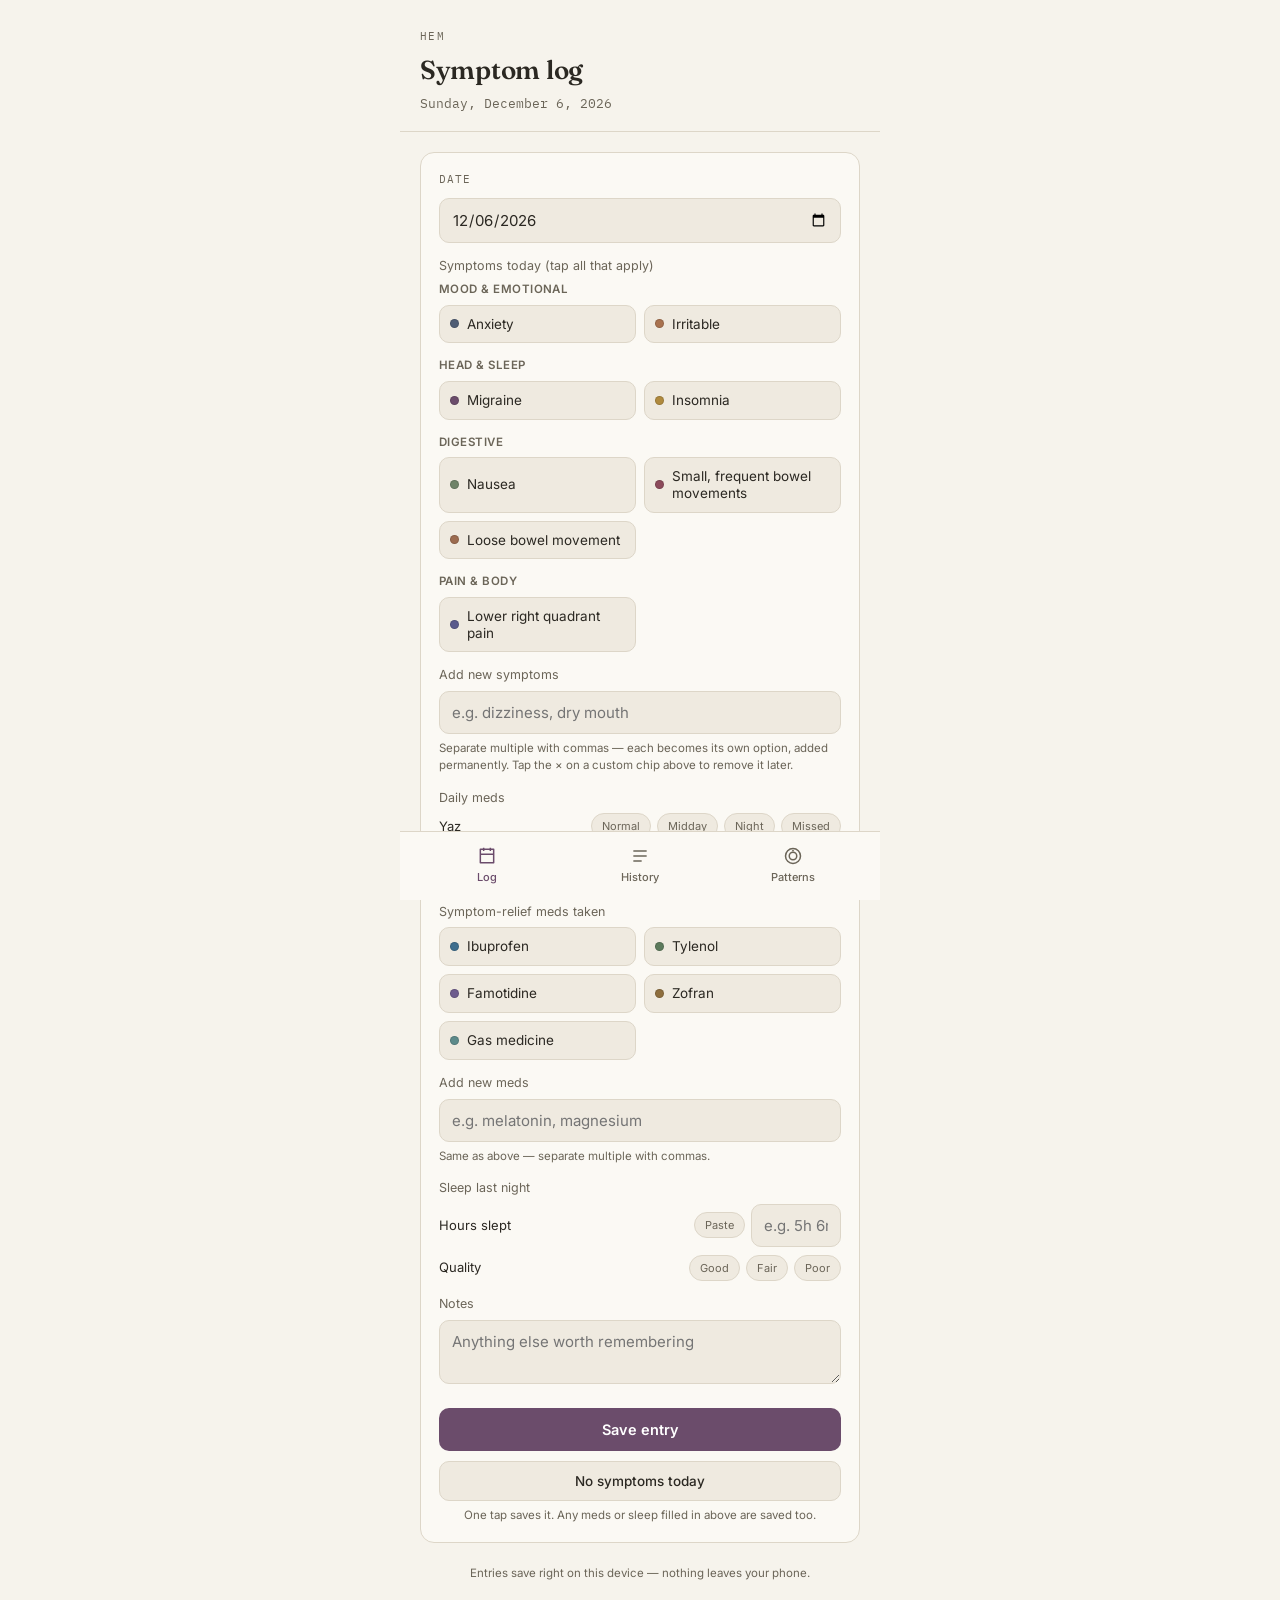
==== index.html @ 4e9ee6ed "Doctor report: collapse <10% symptoms, drop non-symptom entries, capitalize labels Co-Authored-By: C" ====
<!DOCTYPE html>
<html lang="en">
<head>
<meta charset="UTF-8">
<meta name="viewport" content="width=device-width, initial-scale=1, viewport-fit=cover">
<meta name="apple-mobile-web-app-capable" content="yes">
<meta name="apple-mobile-web-app-status-bar-style" content="black-translucent">
<meta name="theme-color" content="#F6F3EC">
<link rel="apple-touch-icon" href="hem-icon.png">
<link rel="icon" href="hem-icon.png">
<title>Hem — symptom log</title>
<link rel="preconnect" href="https://fonts.googleapis.com">
<link rel="preconnect" href="https://fonts.gstatic.com" crossorigin>
<link href="https://fonts.googleapis.com/css2?family=Fraunces:opsz,wght@9..144,400;9..144,500;9..144,600&family=Inter:wght@400;500;600&family=IBM+Plex+Mono:wght@400;500&display=swap" rel="stylesheet">
<style>
  :root{
    --bg:#F6F3EC;
    --bg-alt:#EFEAE0;
    --card:#FBF9F4;
    --ink:#2B2822;
    --ink-soft:#6B6558;
    --line:#DDD6C8;
    --plum:#6B4C6B;
    --plum-dark:#5A3E5A;
    --sage:#6F8368;
    --radius:14px;
  }
  *{box-sizing:border-box;-webkit-tap-highlight-color:transparent;}
  html,body{margin:0;padding:0;background:var(--bg);color:var(--ink);}
  body{
    font-family:'Inter',-apple-system,BlinkMacSystemFont,sans-serif;
    font-size:15px;
    line-height:1.5;
    -webkit-font-smoothing:antialiased;
  }
  h1,h2,h3{font-family:'Fraunces',Georgia,serif;font-weight:600;margin:0;letter-spacing:-0.01em;}
  .mono{font-family:'IBM Plex Mono',ui-monospace,monospace;}
  #shell{
    max-width:480px;
    margin:0 auto;
    min-height:100vh;
    background:var(--bg);
    display:flex;
    flex-direction:column;
    position:relative;
  }
  header{
    padding:28px 20px 18px;
    border-bottom:1px solid var(--line);
  }
  header .eyebrow{
    font-family:'IBM Plex Mono',monospace;
    font-size:11px;
    letter-spacing:0.12em;
    text-transform:uppercase;
    color:var(--ink-soft);
    margin-bottom:6px;
  }
  header h1{font-size:26px;}
  header .today{
    margin-top:4px;
    font-size:13px;
    color:var(--ink-soft);
  }
  main{
    flex:1;
    padding:20px 20px 100px;
  }
  .card{
    background:var(--card);
    border:1px solid var(--line);
    border-radius:var(--radius);
    padding:18px;
    margin-bottom:16px;
  }
  .section-label{
    font-family:'IBM Plex Mono',monospace;
    font-size:11px;
    letter-spacing:0.1em;
    text-transform:uppercase;
    color:var(--ink-soft);
    margin-bottom:10px;
    display:block;
  }
  .tip-block{border-top:1px solid var(--line);padding:10px 0;}
  .tip-block:first-of-type{border-top:none;}
  .tip-block summary{display:flex;align-items:center;gap:8px;cursor:pointer;list-style:none;font-size:14px;}
  .tip-block summary::-webkit-details-marker{display:none;}
  .tip-block summary::after{content:'+';margin-left:auto;color:var(--ink-soft);font-size:16px;}
  .tip-block[open] summary::after{content:'\2212';}
  .tip-block .dot{width:9px;height:9px;border-radius:50%;flex:none;}
  .tip-title{font-weight:600;color:var(--ink);}
  .tip-count{font-family:'IBM Plex Mono',monospace;font-size:11px;color:var(--ink-soft);}
  .tip-personal{font-size:12.5px;color:var(--ink-soft);margin:8px 0 6px;line-height:1.5;}
  .tip-list{margin:0;padding-left:18px;font-size:13.5px;line-height:1.6;color:var(--ink);}
  .tip-doc{font-size:12px;color:var(--ink);margin:8px 0 0;padding:8px 10px;border-radius:8px;background:var(--line);line-height:1.5;}
  .banner{
    font-size:12px;
    color:#8C4A5B;
    background:#F3E7E4;
    border:1px solid #E2C9C4;
    border-radius:10px;
    padding:9px 12px;
    margin-bottom:16px;
  }
  .banner.nudge{
    color:var(--plum);
    background:#EFE7EC;
    border-color:#DCC9D6;
  }
  .link-btn{
    background:none;
    border:none;
    color:var(--plum);
    text-decoration:underline;
    font-size:12px;
    cursor:pointer;
    font-family:inherit;
    padding:0;
    display:block;
  }
  input[type="date"], input[type="number"], input[type="text"], textarea{
    width:100%;
    max-width:100%;
    min-width:0;
    box-sizing:border-box;
    font-family:'Inter',sans-serif;
    font-size:15px;
    color:var(--ink);
    background:var(--bg-alt);
    border:1px solid var(--line);
    border-radius:10px;
    padding:11px 12px;
    outline:none;
  }
  input[type="date"]{
    appearance:none;
    -webkit-appearance:none;
  }
  input:focus, textarea:focus{
    border-color:var(--plum);
  }
  textarea{resize:vertical;min-height:64px;font-family:inherit;}
  .symptom-grid{
    display:grid;
    grid-template-columns:1fr 1fr;
    gap:8px;
  }
  .symptom-category{
    margin-bottom:14px;
  }
  .symptom-category:last-child{
    margin-bottom:0;
  }
  .symptom-category-label{
    font-size:11.5px;
    font-weight:600;
    text-transform:uppercase;
    letter-spacing:0.04em;
    color:var(--ink-soft);
    margin-bottom:6px;
  }
  .timing-table{
    display:flex;
    flex-direction:column;
    gap:14px;
  }
  .timing-row-label{
    display:flex;
    align-items:center;
    gap:8px;
    font-size:13.5px;
    font-weight:600;
    color:var(--ink);
    margin-bottom:6px;
  }
  .timing-occs{
    display:flex;
    flex-wrap:wrap;
    gap:6px;
  }
  .timing-chip{
    display:flex;
    align-items:center;
    gap:4px;
    background:var(--bg-alt);
    border:1px solid var(--line);
    border-radius:8px;
    padding:4px 8px;
    font-size:12px;
    color:var(--ink);
  }
  .timing-chip-month{
    color:var(--ink-soft);
    font-size:11px;
  }
  .history-filter-row{
    display:flex;
    align-items:center;
    gap:10px;
    margin-top:8px;
    flex-wrap:wrap;
  }
  .history-filter-row select{
    flex:1 1 auto;
    min-width:0;
    padding:6px 8px;
    font-size:12.5px;
    border:1px solid var(--line);
    border-radius:8px;
    background:var(--bg-alt);
    color:var(--ink);
  }
  .history-filter-row .link-btn{
    white-space:nowrap;
    font-size:12px;
  }
  .timing-group-label{
    font-size:11.5px;
    font-weight:600;
    text-transform:uppercase;
    letter-spacing:0.04em;
    color:var(--ink-soft);
    margin:14px 0 8px;
  }
  .timing-group-label:first-child{
    margin-top:0;
  }
  .symptom-toggle{
    display:flex;
    align-items:center;
    gap:8px;
    padding:10px 10px;
    border:1px solid var(--line);
    border-radius:10px;
    background:var(--bg-alt);
    cursor:pointer;
    user-select:none;
    font-size:13.5px;
    line-height:1.25;
    position:relative;
  }
  .chip-remove{
    margin-left:auto;
    padding-left:6px;
    font-size:15px;
    line-height:1;
    color:var(--ink-soft);
  }
  .symptom-toggle.active .chip-remove{color:rgba(255,255,255,0.7);}
  .symptom-toggle .dot{
    width:9px;height:9px;border-radius:50%;flex:none;
    border:1px solid rgba(0,0,0,0.15);
  }
  .symptom-toggle.active{
    background:var(--ink);
    color:#fff;
    border-color:var(--ink);
  }
  .symptom-toggle.active .dot{border-color:rgba(255,255,255,0.5);}
  label.field-label{
    display:block;
    font-size:12.5px;
    color:var(--ink-soft);
    margin:14px 0 6px;
  }
  .hint{font-size:11.5px;color:var(--ink-soft);margin-top:6px;}
  button.primary{
    width:100%;
    margin-top:18px;
    padding:13px;
    border:none;
    border-radius:10px;
    background:var(--plum);
    color:#fff;
    font-family:'Inter',sans-serif;
    font-weight:600;
    font-size:14.5px;
    cursor:pointer;
    transition:background 0.15s ease;
  }
  button.primary:active{background:var(--plum-dark);}
  button.primary.saved{background:var(--sage);}
  .doctor-range{width:100%;padding:10px;font-size:14px;border:1px solid var(--line);border-radius:10px;background:var(--bg-alt);color:var(--ink);font-family:'Inter',sans-serif;}
  button.primary.doctor-btn{margin-top:10px;}
  .doctor-field-label{display:block;font-size:12.5px;font-weight:500;color:var(--ink);margin:0 0 4px;}
  .doctor-reason{width:100%;padding:10px;font-size:14px;border:1px solid var(--line);border-radius:10px;background:var(--bg-alt);color:var(--ink);font-family:'Inter',sans-serif;resize:vertical;margin-bottom:8px;}
  .doctor-check{display:flex;gap:8px;align-items:flex-start;font-size:13px;color:var(--ink);margin-top:10px;}
  .doctor-check input{margin-top:3px;accent-color:var(--plum);}
  button.primary.doctor-btn:disabled{opacity:0.6;}
  .secondary-btn{
    display:block;
    width:100%;
    margin-bottom:8px;
    padding:11px;
    border:1px solid var(--line);
    border-radius:10px;
    background:var(--bg-alt);
    color:var(--ink);
    font-family:'Inter',sans-serif;
    font-weight:500;
    font-size:13.5px;
    cursor:pointer;
  }
  .secondary-btn:last-of-type{margin-bottom:0;}
  .secondary-btn:active{background:var(--line);}
  .secondary-btn.mt{margin-top:10px;}
  .severity-list{
    display:flex;
    flex-direction:column;
    gap:8px;
    margin-bottom:4px;
  }
  .severity-row{
    display:flex;
    align-items:center;
    justify-content:space-between;
    gap:8px;
    flex-wrap:wrap;
  }
  .severity-row-label{font-size:13px;color:var(--ink);flex:1;min-width:0;}
  .severity-btns{display:flex;gap:6px;flex:none;}
  .sev-btn{
    border:1px solid var(--line);
    background:var(--bg-alt);
    color:var(--ink-soft);
    border-radius:20px;
    padding:5px 10px;
    font-size:11px;
    font-family:'Inter',sans-serif;
    text-transform:capitalize;
    cursor:pointer;
  }
  .sev-btn.active{
    background:var(--plum);
    border-color:var(--plum);
    color:#fff;
  }
  .sev-btn.missed.active{background:#8C4A5B;border-color:#8C4A5B;}
  .sev-btn.sage.active{background:var(--sage);border-color:var(--sage);}
  .loc-block{display:flex;flex-direction:column;gap:6px;padding:6px 0 2px 10px;border-left:2px solid var(--line);margin-left:2px;}
  .loc-btns{display:flex;flex-wrap:wrap;gap:6px;}
  .loc-btns .sev-btn{text-transform:none;}
  .sleep-hours{width:90px !important;flex:none;text-align:center;}
  .time-input{width:130px !important;flex:none;}
  .no-sym-toggle{margin-bottom:10px;}
  .no-sym-toggle.active{background:var(--sage);border-color:var(--sage);}
  .entry-meta{font-size:12px;color:var(--ink-soft);margin-top:6px;line-height:1.5;}
  .entry-meta b{font-weight:600;color:var(--ink);}
  details.add-daily{margin-top:8px;}
  details.add-daily summary{font-size:12px;color:var(--ink-soft);cursor:pointer;}
  details.add-daily input{margin-top:6px;}
  .sev-dot{
    font-size:7px;
    letter-spacing:-1px;
    opacity:0.9;
  }
  .empty-state{
    text-align:center;
    padding:36px 16px;
    color:var(--ink-soft);
  }
  .empty-state h3{font-size:17px;color:var(--ink);margin-bottom:6px;}
  .empty-state p{font-size:13.5px;margin:0;}
  .month-header{
    font-family:'IBM Plex Mono',monospace;
    font-size:11px;
    letter-spacing:0.1em;
    text-transform:uppercase;
    color:var(--ink-soft);
    margin:20px 0 8px;
  }
  .month-header:first-child{margin-top:0;}
  .entry-row{
    background:var(--card);
    border:1px solid var(--line);
    border-radius:var(--radius);
    padding:14px 16px;
    margin-bottom:10px;
  }
  .entry-row .top{
    display:flex;
    justify-content:space-between;
    align-items:baseline;
    margin-bottom:8px;
  }
  .entry-row .date{font-weight:600;font-size:15px;}
  .entry-row .weekday{font-size:11.5px;color:var(--ink-soft);margin-left:6px;font-weight:400;}
  .entry-row .cycle-day{
    font-size:10.5px;
    color:var(--plum);
    background:var(--bg-alt);
    border-radius:20px;
    padding:2px 8px;
    margin-left:8px;
    font-family:'IBM Plex Mono',monospace;
  }
  .entry-row .del{
    background:none;border:none;color:var(--ink-soft);
    font-size:12px;cursor:pointer;padding:4px 2px;
    font-family:'IBM Plex Mono',monospace;
    margin-left:10px;
  }
  .entry-row .del:first-of-type{margin-left:0;}
  .entry-row .del:active{color:#8C4A5B;}
  .tags{display:flex;flex-wrap:wrap;gap:6px;margin-bottom:6px;}
  .tag{
    font-size:11.5px;
    padding:3px 9px;
    border-radius:20px;
    color:#fff;
    font-weight:500;
  }
  .entry-row .notes{font-size:13px;color:var(--ink-soft);margin-top:4px;}
  .wheel-wrap{display:flex;justify-content:center;margin:6px 0 4px;}
  .legend{
    display:flex;
    flex-direction:column;
    gap:7px;
    margin-top:16px;
  }
  .legend-row{
    display:flex;
    align-items:center;
    gap:9px;
    font-size:13px;
  }
  .legend-row .dot{width:9px;height:9px;border-radius:50%;flex:none;}
  .legend-row .count{margin-left:auto;color:var(--ink-soft);font-family:'IBM Plex Mono',monospace;font-size:12px;}
  .cycle-input-row{
    display:flex;
    align-items:center;
    gap:10px;
    margin-bottom:16px;
  }
  .cycle-input-row input{width:72px;flex:none;}
  .cycle-input-row span{font-size:13px;color:var(--ink-soft);}
  nav.tabbar{
    position:fixed;
    bottom:0;left:0;right:0;
    max-width:480px;
    margin:0 auto;
    background:var(--card);
    border-top:1px solid var(--line);
    display:flex;
    padding:8px 10px calc(10px + env(safe-area-inset-bottom));
  }
  nav.tabbar button{
    flex:1;
    background:none;
    border:none;
    display:flex;
    flex-direction:column;
    align-items:center;
    gap:4px;
    padding:6px 4px;
    cursor:pointer;
    color:var(--ink-soft);
    font-family:'Inter',sans-serif;
    font-size:11px;
    font-weight:500;
  }
  nav.tabbar button.active{color:var(--plum);}
  nav.tabbar svg{width:20px;height:20px;}
  .footer-note{
    text-align:center;
    font-size:11.5px;
    color:var(--ink-soft);
    margin-top:22px;
  }
  .footer-note button{
    background:none;border:none;color:var(--ink-soft);
    text-decoration:underline;font-size:11.5px;cursor:pointer;
    font-family:inherit;padding:0;
  }
</style>
</head>
<body>
<div id="shell">
  <header>
    <div class="eyebrow">Hem</div>
    <h1>Symptom log</h1>
    <div class="today mono" id="today-label"></div>
  </header>
  <main id="main"></main>
  <nav class="tabbar">
    <button data-view="log" id="tab-log">
      <svg viewBox="0 0 24 24" fill="none" stroke="currentColor" stroke-width="1.8"><path d="M4 4h16v16H4z" stroke-linejoin="round"/><path d="M8 2v4M16 2v4M4 10h16"/></svg>
      Log
    </button>
    <button data-view="history" id="tab-history">
      <svg viewBox="0 0 24 24" fill="none" stroke="currentColor" stroke-width="1.8"><path d="M4 6h16M4 12h16M4 18h10"/></svg>
      History
    </button>
    <button data-view="patterns" id="tab-patterns">
      <svg viewBox="0 0 24 24" fill="none" stroke="currentColor" stroke-width="1.8"><circle cx="12" cy="12" r="9"/><circle cx="12" cy="12" r="4.5"/><circle cx="12" cy="5.5" r="1.1" fill="currentColor" stroke="none"/></svg>
      Patterns
    </button>
  </nav>
</div>

<script>
const BASE_SYMPTOMS = [
  {id:'nausea', label:'Nausea', color:'#6F8368'},
  {id:'migraine', label:'Migraine', color:'#6B4C6B'},
  {id:'anxiety', label:'Anxiety', color:'#4F5D75'},
  {id:'irritable', label:'Irritable', color:'#A9724F'},
  {id:'bowel-frequent', label:'Small, frequent bowel movements', color:'#8C4A5B'},
  {id:'bowel-loose', label:'Loose bowel movement', color:'#9C6B4F'},
  {id:'rlq-pain', label:'Lower right quadrant pain', color:'#5A5A8C'},
  {id:'insomnia', label:'Insomnia', color:'#B08A3E'},
];
const CUSTOM_PALETTE = ['#7C9A92','#8A8272','#4F7A6B','#7A5C6B','#5C7A9C','#9C8A4F','#6B4A5C','#5C8A5C','#8A5C4A','#4A6B8A'];
const BASE_MEDS = [
  {id:'ibuprofen', label:'Ibuprofen', color:'#3E6E8E'},
  {id:'tylenol', label:'Tylenol', color:'#5C7A5C'},
  {id:'famotidine', label:'Famotidine', color:'#6E5C8E'},
  {id:'zofran', label:'Zofran', color:'#8E6E3E'},
  {id:'gas-medicine', label:'Gas medicine', color:'#5C8A8A'},
];
const MEDS_CUSTOM_PALETTE = ['#4A6B8A','#6B4A8A','#8A6B4A','#4A8A6B','#8A4A6B','#6B8A4A','#4A4A8A','#8A8A4A'];
const STORAGE_KEY = 'loop-tracker-data';

// Groups symptoms into categories on the Log tab so the list is easier to
// scan. Each built-in symptom gets an explicit category; a symptom you add
// yourself is sorted in automatically by matching keywords in its label —
// no extra tapping required, and nothing is stored, so it stays in sync
// even if you rename how you think about it.
const SYMPTOM_CATEGORIES = ['Mood & emotional', 'Head & sleep', 'Digestive', 'Pain & body', 'Other'];
const CATEGORY_KEYWORDS = {
  'Mood & emotional': ['anxi','irritab','mood','cry','fight','angry','sad','stress','overwhelm','depress','argu'],
  'Head & sleep': ['migrain','headache','insomnia','sleep','tired','fatigue','dizzy','brain fog','brain','energy'],
  'Digestive': ['nausea','bowel','stomach','gas','bloat','reflux','constipat','diarrhea','vomit','gut','appetite'],
  'Pain & body': ['pain','ache','cramp','sore','tender','breast','groin','neck','back','joint','muscle','quadrant','headache']
};
const BASE_SYMPTOM_CATEGORY = {
  'nausea': 'Digestive',
  'migraine': 'Head & sleep',
  'anxiety': 'Mood & emotional',
  'irritable': 'Mood & emotional',
  'bowel-frequent': 'Digestive',
  'bowel-loose': 'Digestive',
  'rlq-pain': 'Pain & body',
  'insomnia': 'Head & sleep'
};
function categoryFor(symptom){
  if(BASE_SYMPTOM_CATEGORY[symptom.id]) return BASE_SYMPTOM_CATEGORY[symptom.id];
  const label = symptom.label.toLowerCase();
  for(const cat of SYMPTOM_CATEGORIES){
    const keywords = CATEGORY_KEYWORDS[cat];
    if(keywords && keywords.some(k => label.includes(k))) return cat;
  }
  return 'Other';
}

const SEVERITY_LEVELS = ['mild', 'moderate', 'severe'];
const SEVERITY_DOTS = {mild: '●', moderate: '●●', severe: '●●●'};

// Daily meds get a quick timing answer instead of a taken/not-taken chip.
// Left blank unless you tap one — blank never means taken or missed.
const BASE_DAILY_MEDS = [{id:'yaz', label:'Yaz'}];
const DAILY_TIMING = [
  {id:'normal', label:'Normal', long:'Normal (morning)'},
  {id:'midday', label:'Midday', long:'Midday'},
  {id:'night', label:'Night', long:'Night'},
  {id:'missed', label:'Missed', long:'Missed'}
];
const PAIN_LOCATIONS = [
  {id:'upper', label:'Upper abdomen'},
  {id:'lower', label:'Lower abdomen/pelvis'},
  {id:'left', label:'Left'},
  {id:'center', label:'Center'},
  {id:'right', label:'Right'}
];
const SLEEP_QUALITY = ['good', 'fair', 'poor'];

// Location choices only show for cramps / abdominal pain symptoms.
function needsPainLocation(s){
  return /cramp|abdom|stomach ?(pain|ache)|belly|pelvic pain/i.test(s.label);
}
// Only an explicit "No symptoms" tap counts as symptom-free. Older entries
// saved with the previous "clean day" button carry clean:true.
function isSymptomFree(e){
  return !!e && (e.noSymptoms === true || e.clean === true) && (e.symptoms||[]).length === 0;
}
function blankForm(){
  return { date: todayISO(), symptoms: new Set(), meds: new Set(), other: '', otherMeds: '', otherDailyMeds: '', notes: '', severity: {}, painLocation: {}, medTiming: {}, medTimes: {}, sleepHours: '', sleepQuality: '', noSymptoms: false };
}
// Accepts "5h 6m", "5 hrs 6 mins", "5:06", "306m", or plain hours "5.1".
// Returns decimal hours (2 places) or null.
function parseSleepHours(v){
  if(v === '' || v === null || v === undefined) return null;
  const t = String(v).trim().toLowerCase();
  if(!t) return null;
  let mins = null, m;
  if((m = t.match(/^(\d{1,2}):(\d{1,2})$/))) mins = (+m[1])*60 + (+m[2]);
  else if((m = t.match(/^(\d+)\s*(m|min|mins|minutes?)$/))) mins = +m[1];
  else if((m = t.match(/^(\d+(?:\.\d+)?)\s*(h|hr|hrs|hours?)?\s*(?:(\d+)\s*(m|min|mins|minutes?)?)?$/))){
    mins = parseFloat(m[1])*60 + (m[3] ? +m[3] : 0);
  }
  if(mins === null || isNaN(mins) || mins < 0 || mins > 24*60) return null;
  return Math.round(mins/60*100)/100;
}
function fmtSleep(hours){
  if(hours === null || hours === undefined || hours === '') return '';
  const total = Math.round(Number(hours)*60);
  const h = Math.floor(total/60), mm = total % 60;
  return mm ? `${h}h ${mm}m` : `${h}h`;
}
// Sleep handed over by the Apple Health shortcut in the link
// (?sleepmin=306). Prefills today's form only; never saves on its own.
// Reads sleep copied by the Apple Health shortcut (e.g. "5h 6m" or "306m").
async function pasteSleep(){
  let text = '';
  try{ text = await navigator.clipboard.readText(); }
  catch(e){ alert("Couldn't read the clipboard. Long-press the Hours box and tap Paste instead."); return; }
  const hours = parseSleepHours(text);
  if(hours === null){ alert(`Clipboard doesn't look like a sleep time: "${String(text).slice(0,30)}"`); return; }
  state.form.sleepHours = fmtSleep(hours);
  render();
}
function applySleepFromLink(){
  try{
    const params = new URLSearchParams(window.location.search);
    const raw = params.get('sleepmin');
    if(raw === null) return;
    const mins = parseInt(raw, 10);
    if(!isNaN(mins) && mins > 0 && mins <= 24*60){
      state.form.date = todayISO();
      state.form.sleepHours = fmtSleep(mins/60);
      state.sleepFromHealth = true;
    }
    params.delete('sleepmin');
    const q = params.toString();
    window.history.replaceState(null, '', window.location.pathname + (q ? '?' + q : '') + window.location.hash);
  }catch(e){ console.error(e); }
}
function fmtTime(hhmm){
  if(!hhmm) return '';
  const [h,m] = hhmm.split(':').map(Number);
  return new Date(2000,0,1,h,m).toLocaleTimeString(undefined, {hour:'numeric', minute:'2-digit'});
}
function timingLabel(val){
  const t = DAILY_TIMING.find(x => x.id === val);
  return t ? t.long : '';
}
function painLabels(ids){
  return PAIN_LOCATIONS.filter(l => (ids||[]).includes(l.id)).map(l => l.label);
}

let storageAvailable = true;
let state = {
  entries: [],
  cycleLength: 28,
  cycleAnchor: null, // manually-set "day 1" date; null = default to earliest entry
  customSymptoms: [],
  customMeds: [],
  customDailyMeds: [],
  loaded: false,
  view: 'log',
  historyFilter: '',
  historyMonth: '', // '' = all months, else 'YYYY-MM'
  historyDay: '', // '' = all days, else '1'-'31' (day of month)
  historySort: 'date', // 'date' or 'cycleDay'
  editing: null, // date string of the entry currently being edited, or null
  justSaved: false, // briefly true right after a successful save, to show a checkmark
  form: blankForm()
};

// The date cycle day 1 counts from — a manual override if set, otherwise
// the earliest logged entry. Shared by History's day badges and the
// Patterns wheel so they always agree.
function getAnchorDate(){
  if(state.cycleAnchor) return state.cycleAnchor;
  const logged = state.entries.filter(isLoggedEntry);
  if(logged.length === 0) return todayISO();
  const sorted = [...logged].sort((a,b) => a.date < b.date ? -1 : 1);
  return sorted[0].date;
}
function cycleDayFor(dateISO){
  const cycleLength = state.cycleLength;
  const anchor = getAnchorDate();
  const raw = daysBetween(anchor, dateISO) % cycleLength;
  return (((raw % cycleLength) + cycleLength) % cycleLength) + 1;
}

function allSymptoms(){
  return BASE_SYMPTOMS.concat(state.customSymptoms);
}
function allMeds(){
  return BASE_MEDS.concat(state.customMeds);
}
function allDailyMeds(){
  return BASE_DAILY_MEDS.concat(state.customDailyMeds);
}
// Relief-med chips, minus anything that's now tracked as a daily med (so a
// custom "Yaz" chip you may have added earlier doesn't show up twice; past
// entries that used it are left exactly as they were).
function reliefMedChoices(){
  const dailyIds = new Set(allDailyMeds().map(m => m.id));
  return allMeds().filter(m => !dailyIds.has(m.id));
}
function todayISO(){
  const d = new Date();
  const off = d.getTimezoneOffset();
  const local = new Date(d.getTime() - off*60000);
  return local.toISOString().slice(0,10);
}
function fmtDate(iso){
  const [y,m,d] = iso.split('-').map(Number);
  const dt = new Date(y, m-1, d);
  return dt.toLocaleDateString(undefined, {month:'short', day:'numeric', year:'numeric'});
}
function fmtWeekday(iso){
  const [y,m,d] = iso.split('-').map(Number);
  return new Date(y,m-1,d).toLocaleDateString(undefined, {weekday:'short'});
}
function fmtMonthShort(iso){
  const [y,m,d] = iso.split('-').map(Number);
  return new Date(y,m-1,d).toLocaleDateString(undefined, {month:'short'});
}
function fmtMonthHeader(iso){
  const [y,m] = iso.split('-').map(Number);
  return new Date(y,m-1,1).toLocaleDateString(undefined, {month:'long', year:'numeric'});
}
function daysBetween(aISO, bISO){
  const [ay,am,ad]=aISO.split('-').map(Number);
  const [by,bm,bd]=bISO.split('-').map(Number);
  const a = Date.UTC(ay,am-1,ad);
  const b = Date.UTC(by,bm-1,bd);
  return Math.round((b-a)/86400000);
}
function addDays(iso, n){
  const [y,m,d] = iso.split('-').map(Number);
  const dt = new Date(Date.UTC(y,m-1,d) + n*86400000);
  return dt.toISOString().slice(0,10);
}

// No real period to anchor to (e.g. continuous/extended-cycle birth control),
// so this looks for a repeating rhythm directly in symptom dates instead.
// For each candidate cycle length it measures how tightly symptom days
// cluster when wrapped onto that length (circular concentration, R close to
// 1 = tight cluster, close to 0 = scattered) and keeps the length that
// clusters best. It then finds where in that cycle symptoms tend to start
// (the densest run of days) and returns the most recent real calendar date
// matching that point, so it can be dropped straight into the cycle-length
// and day-1 fields.
function suggestCycleParams(){
  const dates = [...new Set(state.entries.filter(e => (e.symptoms||[]).length > 0).map(e => e.date))];
  if(dates.length < 8) return {needMoreData: true};
  const epoch = dates.reduce((min, d) => d < min ? d : min, dates[0]);
  const dayNums = dates.map(d => daysBetween(epoch, d));
  const span = Math.max(...dayNums) - Math.min(...dayNums) + 1;

  // Testing a candidate cycle length longer than the data actually spans
  // (well, spans twice over) gives a falsely tight-looking cluster just
  // because the points never get the chance to wrap around and land far
  // apart — so candidates are capped at half the logged span, and if that
  // doesn't leave room for a plausible cycle length, there just isn't
  // enough history yet to say anything reliable.
  const maxL = Math.min(45, Math.floor(span/2));
  if(maxL < 14) return {needMoreData: true};

  let best = null;
  for(let L = 14; L <= maxL; L++){
    let sumCos = 0, sumSin = 0;
    dayNums.forEach(d => {
      const angle = ((d % L) / L) * 2 * Math.PI;
      sumCos += Math.cos(angle);
      sumSin += Math.sin(angle);
    });
    const R = Math.sqrt(sumCos*sumCos + sumSin*sumSin) / dayNums.length;
    if(!best || R > best.R) best = {L, R};
  }

  const L = best.L;
  const counts = new Array(L).fill(0);
  dayNums.forEach(d => counts[((d % L) + L) % L]++);
  const w = Math.max(3, Math.round(L/6));
  let bestWindow = {start: 0, sum: -1};
  for(let s = 0; s < L; s++){
    let sum = 0;
    for(let k = 0; k < w; k++) sum += counts[(s+k) % L];
    if(sum > bestWindow.sum) bestWindow = {start: s, sum};
  }
  const leadDay = bestWindow.start;

  const totalOffsetToToday = daysBetween(epoch, todayISO());
  const k = Math.floor((totalOffsetToToday - leadDay) / L);
  const anchorOffset = leadDay + k*L;
  const anchorDate = addDays(epoch, anchorOffset);

  return {cycleLength: L, anchorDate, confidence: best.R, dataPoints: dayNums.length};
}
function slugify(str){
  return str.toLowerCase().trim().replace(/[^a-z0-9]+/g,'-').replace(/^-+|-+$/g,'');
}

// Uses the browser's own local storage — works entirely on your device,
// with no dependency on Claude's servers, so it's reliable once this page
// is loaded as a real published link in Safari (not previewed in Claude).
function loadData(){
  try{
    const raw = window.localStorage.getItem(STORAGE_KEY);
    if(raw){
      const parsed = JSON.parse(raw);
      state.entries = parsed.entries || [];
      state.cycleLength = parsed.cycleLength || 28;
      state.cycleAnchor = parsed.cycleAnchor || null;
      state.customSymptoms = parsed.customSymptoms || [];
      state.customMeds = parsed.customMeds || [];
      state.customDailyMeds = parsed.customDailyMeds || [];
    }
  }catch(e){
    storageAvailable = false;
    console.error('Storage unavailable:', e);
  }
  state.loaded = true;
  applySleepFromLink();
  render();
}

function saveData(){
  try{
    window.localStorage.setItem(STORAGE_KEY, JSON.stringify({
      entries: state.entries,
      cycleLength: state.cycleLength,
      cycleAnchor: state.cycleAnchor,
      customSymptoms: state.customSymptoms,
      customMeds: state.customMeds,
      customDailyMeds: state.customDailyMeds
    }));
    storageAvailable = true;
    return true;
  }catch(e){
    storageAvailable = false;
    console.error('Storage error:', e);
    return false;
  }
}

function setView(v){
  state.view = v;
  render();
}
function toggleSymptom(id){
  if(state.form.symptoms.has(id)){
    state.form.symptoms.delete(id);
    delete state.form.severity[id];
    delete state.form.painLocation[id];
  } else {
    state.form.symptoms.add(id);
    state.form.noSymptoms = false;
  }
  render();
}
function setSeverity(id, level){
  if(state.form.severity[id] === level) delete state.form.severity[id];
  else state.form.severity[id] = level;
  render();
}
function toggleMed(id){
  if(state.form.meds.has(id)){ state.form.meds.delete(id); delete state.form.medTimes[id]; }
  else state.form.meds.add(id);
  render();
}
function setMedTiming(id, val){
  if(state.form.medTiming[id] === val) delete state.form.medTiming[id];
  else state.form.medTiming[id] = val;
  render();
}
function togglePainLocation(id, loc){
  const cur = state.form.painLocation[id] || [];
  const next = cur.includes(loc) ? cur.filter(x => x !== loc) : cur.concat(loc);
  if(next.length) state.form.painLocation[id] = next;
  else delete state.form.painLocation[id];
  render();
}
function setSleepQuality(q){
  state.form.sleepQuality = state.form.sleepQuality === q ? '' : q;
  render();
}
function toggleNoSymptomsForm(){
  const f = state.form;
  f.noSymptoms = !f.noSymptoms;
  if(f.noSymptoms){ f.symptoms.clear(); f.severity = {}; f.painLocation = {}; f.other = ''; }
  render();
}
// Splits a comma-separated field so multiple typed items each become
// their own separate, reusable option in the given list.
function resolveOtherItems(text, allItemsFn, customArray, palette){
  const labels = text.split(',').map(s => s.trim()).filter(Boolean);
  const ids = [];
  for(const label of labels){
    let id = slugify(label);
    if(!id) continue;
    const existing = allItemsFn().find(s => s.id === id || s.label.toLowerCase() === label.toLowerCase());
    if(existing){
      ids.push(existing.id);
      continue;
    }
    const color = palette[customArray.length % palette.length];
    customArray.push({id, label, color});
    ids.push(id);
  }
  return ids;
}
function resolveOtherSymptoms(text){
  return resolveOtherItems(text, allSymptoms, state.customSymptoms, CUSTOM_PALETTE);
}
function resolveOtherMeds(text){
  return resolveOtherItems(text, allMeds, state.customMeds, MEDS_CUSTOM_PALETTE);
}
function resolveOtherDailyMeds(text){
  return resolveOtherItems(text, allDailyMeds, state.customDailyMeds, MEDS_CUSTOM_PALETTE);
}

async function removeCustomSymptom(id){
  if(!confirm('Remove this symptom option? It will also be cleared from any past entries.')) return;
  state.customSymptoms = state.customSymptoms.filter(s => s.id !== id);
  state.entries = state.entries.map(e => ({...e, symptoms: e.symptoms.filter(sid => sid !== id)}));
  await saveData();
  render();
}
// Removes the option only. Timing already logged on past days is kept.
async function removeCustomDailyMed(id){
  if(!confirm('Remove this daily med option? Timing already logged on past days is kept.')) return;
  state.customDailyMeds = state.customDailyMeds.filter(m => m.id !== id);
  await saveData();
  render();
}
async function removeCustomMed(id){
  if(!confirm('Remove this med option? It will also be cleared from any past entries.')) return;
  state.customMeds = state.customMeds.filter(s => s.id !== id);
  state.entries = state.entries.map(e => ({...e, meds: (e.meds||[]).filter(mid => mid !== id)}));
  await saveData();
  render();
}

function editEntry(date){
  const entry = state.entries.find(e => e.date === date);
  if(!entry) return;
  state.editing = date;
  state.form = {
    date: entry.date,
    symptoms: new Set(entry.symptoms || []),
    meds: new Set(entry.meds || []),
    other: '',
    otherMeds: '',
    otherDailyMeds: '',
    notes: entry.notes || '',
    severity: {...(entry.severity || {})},
    painLocation: JSON.parse(JSON.stringify(entry.painLocation || {})),
    medTiming: {...(entry.medTiming || {})},
    medTimes: {...(entry.medTimes || {})},
    sleepHours: fmtSleep(entry.sleepHours),
    sleepQuality: entry.sleepQuality || '',
    noSymptoms: isSymptomFree(entry)
  };
  state.view = 'log';
  render();
}
function cancelEdit(){
  state.editing = null;
  state.form = blankForm();
  render();
}

async function saveEntry(){
  const f = state.form;
  const otherSymptomIds = f.noSymptoms ? [] : resolveOtherSymptoms(f.other);
  const otherMedIds = resolveOtherMeds(f.otherMeds);
  const addedDaily = resolveOtherDailyMeds(f.otherDailyMeds);
  const symptomIds = Array.from(new Set([...Array.from(f.symptoms), ...otherSymptomIds]));
  const medIds = Array.from(new Set([...Array.from(f.meds), ...otherMedIds]));
  const sleepHours = parseSleepHours(f.sleepHours);
  const hasSomething = symptomIds.length || medIds.length || Object.keys(f.medTiming).length ||
    sleepHours !== null || f.sleepQuality || f.noSymptoms || f.notes.trim();
  if(!hasSomething){
    // Only a new daily-med option was typed — keep the option, nothing to log.
    if(addedDaily.length){ f.otherDailyMeds = ''; await saveData(); render(); }
    return;
  }

  const idx = state.entries.findIndex(e => e.date === f.date);
  const isEditingThis = state.editing === f.date;
  // Quick add to a day that's already logged (not an explicit edit) merges in.
  const existing = (idx >= 0 && !isEditingThis) ? state.entries[idx] : null;

  if(existing && f.noSymptoms && symptomIds.length === 0 && (existing.symptoms||[]).length > 0){
    if(!confirm('This day already has symptoms logged. Clear them and mark it as no symptoms?')) return;
  }
  const clearExistingSymptoms = !!(existing && f.noSymptoms && symptomIds.length === 0);

  let finalSymptoms, finalSeverity, finalPain;
  if(existing && !clearExistingSymptoms){
    finalSymptoms = Array.from(new Set([...(existing.symptoms||[]), ...symptomIds]));
    finalSeverity = {...(existing.severity||{}), ...f.severity};
    finalPain = {...(existing.painLocation||{}), ...f.painLocation};
  } else {
    finalSymptoms = symptomIds;
    finalSeverity = {...f.severity};
    finalPain = {...f.painLocation};
  }
  const finalMeds = existing ? Array.from(new Set([...(existing.meds||[]), ...medIds])) : medIds;
  const finalMedTiming = {...(existing ? existing.medTiming || {} : {}), ...f.medTiming};
  const finalMedTimes = {...(existing ? existing.medTimes || {} : {}), ...f.medTimes};
  const finalSleepHours = sleepHours !== null ? sleepHours : (existing && existing.sleepHours !== undefined ? existing.sleepHours : null);
  const finalSleepQuality = f.sleepQuality || (existing ? existing.sleepQuality || '' : '');
  let finalNoSymptoms;
  if(finalSymptoms.length > 0) finalNoSymptoms = false;
  else if(f.noSymptoms) finalNoSymptoms = true;
  else finalNoSymptoms = existing ? isSymptomFree(existing) : false;

  // Drop follow-up details for anything no longer on the entry.
  Object.keys(finalSeverity).forEach(id => { if(!finalSymptoms.includes(id)) delete finalSeverity[id]; });
  Object.keys(finalPain).forEach(id => { if(!finalSymptoms.includes(id) || !(finalPain[id]||[]).length) delete finalPain[id]; });
  Object.keys(finalMedTimes).forEach(id => { if(!finalMeds.includes(id) || !finalMedTimes[id]) delete finalMedTimes[id]; });

  const entry = {
    date: f.date,
    symptoms: finalSymptoms,
    meds: finalMeds,
    severity: finalSeverity,
    notes: f.notes.trim() || (existing ? existing.notes || '' : '')
  };
  if(Object.keys(finalPain).length) entry.painLocation = finalPain;
  if(Object.keys(finalMedTiming).length) entry.medTiming = finalMedTiming;
  if(Object.keys(finalMedTimes).length) entry.medTimes = finalMedTimes;
  if(finalSleepHours !== null) entry.sleepHours = finalSleepHours;
  if(finalSleepQuality) entry.sleepQuality = finalSleepQuality;
  if(finalNoSymptoms) entry.noSymptoms = true;

  if(idx >= 0) state.entries[idx] = entry;
  else state.entries.push(entry);
  state.entries.sort((a,b) => a.date < b.date ? 1 : -1);

  const ok = await saveData();
  state.editing = null;
  state.sleepFromHealth = false;
  state.form = blankForm();
  if(ok){
    state.justSaved = true;
    render();
    setTimeout(() => { state.justSaved = false; render(); }, 1600);
  } else {
    state.justSaved = false;
    render();
    alert('Could not save on this device — check the storage warning above.');
  }
}
async function deleteEntry(date){
  state.entries = state.entries.filter(e => e.date !== date);
  if(state.editing === date) cancelEdit();
  await saveData();
  render();
}
function updateCycleLength(val){
  const n = parseInt(val, 10);
  state.cycleLength = (n && n > 0 && n <= 90) ? n : state.cycleLength;
  saveData();
  render();
}
function updateCycleAnchor(val){
  if(!val) return;
  state.cycleAnchor = val;
  saveData();
  render();
}
function resetCycleAnchor(){
  state.cycleAnchor = null;
  saveData();
  render();
}

// One tap: saves the selected date as an explicit "No symptoms" day —
// distinct from a day you simply didn't log. Anything else filled in on the
// form (meds, timing, sleep, notes) is saved with it, and meds/sleep already
// logged for that day are kept.
async function logCleanDay(){
  const f = state.form;
  f.noSymptoms = true;
  f.symptoms.clear(); f.severity = {}; f.painLocation = {}; f.other = '';
  await saveEntry();
}

// How many days since the most recent logged entry — used for a gentle
// reminder nudge on the Log tab. null if nothing's been logged yet.
function daysSinceLastLog(){
  const logged = state.entries.filter(isLoggedEntry);
  if(logged.length === 0) return null;
  const mostRecent = [...logged].sort((a,b) => a.date < b.date ? 1 : -1)[0].date;
  return daysBetween(mostRecent, todayISO());
}

// For each item (symptom or med) logged 2+ times, lists every occurrence as
// its cycle day plus the month it happened in — lets the person visually
// compare whether something lands on the same or nearby cycle day across
// different months. `field` is 'symptoms' or 'meds'.
function computeCycleTimingRows(items, field){
  const rows = items.map(s => {
    const occ = state.entries
      .filter(e => (e[field]||[]).includes(s.id))
      .map(e => ({date: e.date, day: cycleDayFor(e.date)}))
      .sort((a,b) => a.day - b.day);
    return {symptom: s, occ};
  }).filter(r => r.occ.length >= 2);
  rows.sort((a,b) => b.occ.length - a.occ.length);
  return rows;
}

// Looks at a candidate date's cycle day and flags any symptom that has
// already shown up on that same cycle day 2+ times before (excluding the
// date itself) — surfaces a "this tends to happen around here" hint while
// logging, instead of making the person go check the Patterns tab.
function computeRecurrenceHints(dateISO){
  if(state.entries.length < 3) return [];
  const targetDay = cycleDayFor(dateISO);
  return allSymptoms()
    .map(s => {
      const n = state.entries.filter(e => e.date !== dateISO && (e.symptoms||[]).includes(s.id) && cycleDayFor(e.date) === targetDay).length;
      return {symptom: s, n};
    })
    .filter(h => h.n >= 2)
    .sort((a,b) => b.n - a.n);
}

// Counts how often each pair of symptoms was logged on the same day —
// surfaces combinations worth noticing without the person spotting them by eye.
function computeCooccurrence(rings){
  const ringIds = new Set(rings.map(r => r.id));
  const pairCounts = {};
  for(const e of state.entries){
    const syms = (e.symptoms||[]).filter(id => ringIds.has(id));
    for(let i=0;i<syms.length;i++){
      for(let j=i+1;j<syms.length;j++){
        const key = [syms[i],syms[j]].sort().join('|');
        pairCounts[key] = (pairCounts[key]||0)+1;
      }
    }
  }
  return pairCounts;
}

// --- Lifestyle suggestions library. Matched to symptoms by keywords in the
// label, so custom symptoms you add (e.g. "Acid reflux") get tips too.
// Everyday, low-risk habits only. No medication advice. Each entry has a
// "callDoc" line for signs that mean get checked rather than self-manage.
const LIFESTYLE_TIPS = [
  { keys:['reflux','heartburn','acid'], title:'Reflux',
    tips:['Eat smaller meals instead of a few big ones.',
          'Stop eating 2–3 hours before lying down or bed.',
          'Raise the head of your bed 6–8 inches (a wedge or bed risers, not extra pillows).',
          'Watch for personal triggers: coffee, alcohol, chocolate, mint, citrus, tomato, spicy, fatty or fried food, carbonation.',
          'Skip tight waistbands after meals.'],
    callDoc:'Trouble or pain swallowing, vomiting blood, black stools, or unplanned weight loss.' },
  { keys:['nausea','queasy','vomit'], title:'Nausea',
    tips:['Eat small amounts often; an empty stomach tends to make nausea worse.',
          'Lean on bland, dry foods (crackers, toast, rice) on rough days.',
          'Try ginger: tea, chews, or real-ginger ginger ale.',
          'Sip fluids between meals rather than with them.',
          'Stay upright for 30+ minutes after eating; avoid greasy food and strong smells.'],
    callDoc:'Can’t keep fluids down for a day, signs of dehydration, or vomiting with severe belly pain.' },
  { keys:['migrain','headache'], title:'Headaches & migraine',
    tips:['Keep the same sleep and wake time every day, including weekends.',
          'Don’t skip meals; low blood sugar is a common trigger.',
          'Drink water steadily through the day.',
          'Keep caffeine consistent; big day-to-day swings can trigger headaches.',
          'Note likely triggers on bad days (alcohol, poor sleep, stress, screens) in the notes field.',
          'If migraines ever come with aura (visual changes, numbness, trouble speaking), tell whoever prescribes your birth control; it matters for estrogen-containing pills.'],
    callDoc:'A sudden “worst ever” headache, or headache with fever, stiff neck, confusion, weakness, or vision loss: go to the ER.' },
  { keys:['anxi','stress','overwhelm','panic'], title:'Anxiety',
    tips:['Slow breathing with a longer exhale (in 4, out 6–8) for a few minutes.',
          'Daily movement, even a 10–20 minute walk.',
          'Cut back on caffeine, especially after noon.',
          'Protect sleep; anxiety and short sleep feed each other.',
          'Get daylight outside early in the day.'],
    callDoc:'Anxiety that’s getting in the way of work, sleep, or daily life most days.' },
  { keys:['irritab','mood','angry','sad','cry'], title:'Mood & irritability',
    tips:['Eat regularly; long gaps between meals make irritability worse.',
          'Move daily, ideally outside.',
          'Limit alcohol and late caffeine, which both hit mood and sleep.',
          'On your higher-risk days, plan lighter commitments where you can.'],
    callDoc:'Low mood most days for 2+ weeks, or mood changes that feel out of proportion or new since a medication change.' },
  { keys:['insomnia','sleep'], title:'Sleep',
    tips:['Same wake time every day, even after a bad night.',
          'No caffeine after early afternoon.',
          'Dim lights and put screens away about an hour before bed.',
          'Keep the room cool, dark, and quiet.',
          'If you’re awake 20+ minutes, get up and do something calm until sleepy.',
          'Get morning daylight to anchor your body clock.'],
    callDoc:'Poor sleep most nights for a month or more, or loud snoring/gasping at night.' },
  { keys:['bowel-loose','loose','diarrhea','bowel-frequent','frequent'], title:'Loose or frequent stools',
    tips:['Rehydrate with fluids that include electrolytes on bad days.',
          'Favor soluble fiber: oats, bananas, rice, potatoes.',
          'Limit caffeine, alcohol, greasy food, and sugar-free sweeteners (sorbitol, xylitol).',
          'Note dairy and other suspected foods on flare days to spot triggers.'],
    callDoc:'Blood in stool, black stools, fever, waking at night to go, signs of dehydration, or weight loss.' },
  { keys:['constipat'], title:'Constipation',
    tips:['Increase fiber gradually (fruit, vegetables, beans, whole grains).',
          'Drink more water as you add fiber.',
          'Move daily; walking helps gut motility.',
          'Give yourself unrushed bathroom time after breakfast.'],
    callDoc:'Blood in stool, severe pain, or a lasting change in your normal pattern.' },
  { keys:['gas','bloat'], title:'Gas & bloating',
    tips:['Eat slowly and chew well.',
          'Cut back on carbonated drinks, gum, and drinking through straws.',
          'Take a short walk after meals.',
          'Track common culprits: beans, onions, garlic, some dairy, sugar-free sweeteners.'],
    callDoc:'Bloating that is constant, getting worse, or comes with weight loss or appetite changes.' },
  { keys:['rlq','quadrant','abdom','pelvic','groin'], title:'Lower belly pain',
    tips:['Use heat (heating pad or warm bath) for mild, crampy pain.',
          'Log what you ate and bowel changes on pain days to spot a gut link.',
          'Note the exact spot and whether it’s crampy or steady; it helps your doctor.'],
    callDoc:'Pain that is steady and worsening, with fever or vomiting, or worse when you move, cough, or walk: get seen the same day.' },
  { keys:['cramp'], title:'Cramping',
    tips:['Heat on the belly or lower back.',
          'Gentle movement or stretching instead of staying still.',
          'Stay hydrated and go easy on salt and caffeine around flare days.'],
    callDoc:'Cramping that is severe, new, or keeps getting worse.' },
  { keys:['fatigue','tired','energy','brain fog'], title:'Fatigue',
    tips:['Keep sleep and wake times consistent.',
          'Eat protein with breakfast; don’t skip meals.',
          'Short walks or daylight breaks beat a second coffee.',
          'Hydrate steadily through the day.'],
    callDoc:'Fatigue that lasts weeks despite good sleep; ask about basic labs (iron, thyroid).' },
];

function tipsForSymptom(symptom){
  const hay = (symptom.id + ' ' + symptom.label).toLowerCase();
  return LIFESTYLE_TIPS.find(t => t.keys.some(k => hay.includes(k))) || null;
}

// Finds the cycle window where a symptom clusters (same logic as the
// insights cluster note, applied to any symptom).
function clusterWindow(dayIdxs, cycleLength){
  if(!dayIdxs || dayIdxs.length < 3) return null;
  const bucketSize = Math.max(1, Math.round(cycleLength/4));
  const bc = {};
  dayIdxs.forEach(d => { const b = Math.floor(d/bucketSize); bc[b] = (bc[b]||0)+1; });
  const [top, n] = Object.entries(bc).sort((a,b) => b[1]-a[1])[0];
  if(n / dayIdxs.length < 0.5) return null;
  const start = Number(top)*bucketSize + 1;
  return {start, end: Math.min(cycleLength, start + bucketSize - 1)};
}

// Ranks symptoms by prominence: each occurrence weighted by severity, with
// the last 30 days counting extra so the list reflects what's bothering you now.
function computeProminentSymptoms(rings){
  const sevW = {mild:1, moderate:1.5, severe:2};
  const recentCutoff = addDays(todayISO(), -30);
  const score = {}, n = {}, recent = {};
  for(const e of state.entries){
    (e.symptoms||[]).forEach(id => {
      const w = sevW[(e.severity||{})[id]] || 1;
      const isRecent = e.date >= recentCutoff;
      score[id] = (score[id]||0) + w * (isRecent ? 1.5 : 1);
      n[id] = (n[id]||0) + 1;
      if(isRecent) recent[id] = (recent[id]||0) + 1;
    });
  }
  return rings
    .filter(r => n[r.id])
    .map(r => ({symptom:r, score:score[r.id], n:n[r.id], recent:recent[r.id]||0}))
    .sort((a,b) => b.score - a.score);
}

function renderSuggestionsCard(rings, symptomDayIdxs, pairCounts, cycleLength){
  const ranked = computeProminentSymptoms(rings);
  const picks = [];
  const usedTitles = new Set();
  for(const p of ranked){
    const lib = tipsForSymptom(p.symptom);
    if(!lib || usedTitles.has(lib.title)) continue;
    usedTitles.add(lib.title);
    picks.push({...p, lib});
    if(picks.length === 3) break;
  }
  if(!picks.length){
    return `<div class="card"><span class="section-label">Things that may help</span>
      <p style="font-size:13px;color:var(--ink-soft);margin:0;">Once you log a few symptoms, suggestions for your most frequent ones will show up here.</p></div>`;
  }
  const labelById = {};
  rings.forEach(r => labelById[r.id] = r.label);

  const blocks = picks.map(p => {
    const id = p.symptom.id;
    const win = clusterWindow(symptomDayIdxs[id], cycleLength);
    let partner = null, best = 0;
    Object.entries(pairCounts).forEach(([k, c]) => {
      const [a, b] = k.split('|');
      if((a === id || b === id) && c >= 2 && c > best){ best = c; partner = labelById[a === id ? b : a]; }
    });
    const personal = [
      `Logged ${p.n} time${p.n===1?'':'s'}${p.recent ? `, ${p.recent} in the last 30 days` : ''}.`,
      win ? `Tends to show up around cycle days ${win.start}–${win.end}. Lean on these habits a few days before that window.` : '',
      partner ? `Often shows up with ${escapeHtml(partner)} (${best} days), so tips for one may help both.` : ''
    ].filter(Boolean).join(' ');
    return `
      <details class="tip-block">
        <summary>
          <span class="dot" style="background:${p.symptom.color}"></span>
          <span class="tip-title">${escapeHtml(p.symptom.label)}</span>
          <span class="tip-count">${p.n}×</span>
        </summary>
        <p class="tip-personal">${personal}</p>
        <ul class="tip-list">${p.lib.tips.map(t => `<li>${t}</li>`).join('')}</ul>
        <p class="tip-doc"><strong>Get checked if:</strong> ${p.lib.callDoc}</p>
      </details>`;
  }).join('');

  return `
    <div class="card">
      <span class="section-label">Things that may help</span>
      <p style="font-size:12.5px;color:var(--ink-soft);margin:0 0 10px;">Your most prominent symptoms, weighted by severity and how recent. Tap one for habits that commonly ease it.</p>
      ${blocks}
      <p style="font-size:11.5px;color:var(--ink-soft);margin:10px 0 0;">General lifestyle guidance, not medical advice. Try one or two changes at a time and keep logging so you can see if they help.</p>
    </div>`;
}

function triggerDownload(content, filename, mimeType){
  const blob = new Blob([content], {type: mimeType});
  const url = URL.createObjectURL(blob);
  const a = document.createElement('a');
  a.href = url;
  a.download = filename;
  document.body.appendChild(a);
  a.click();
  document.body.removeChild(a);
  setTimeout(() => URL.revokeObjectURL(url), 1000);
}

// Full backup — everything needed to restore the app exactly, including
// your custom symptoms/meds and cycle length. Re-importable.
function exportBackup(){
  const payload = {
    exportedAt: new Date().toISOString(),
    entries: state.entries,
    cycleLength: state.cycleLength,
    cycleAnchor: state.cycleAnchor,
    customSymptoms: state.customSymptoms,
    customMeds: state.customMeds,
    customDailyMeds: state.customDailyMeds
  };
  triggerDownload(JSON.stringify(payload, null, 2), `hem-backup-${todayISO()}.json`, 'application/json');
}

// Human-readable spreadsheet export — one row per day, good for sharing
// with a doctor or reviewing in Excel/Numbers/Sheets.
function exportCSV(){
  const symptomMap = {}; allSymptoms().forEach(s => symptomMap[s.id] = s.label);
  const medMap = {}; allMeds().forEach(m => medMap[m.id] = m.label);
  const dailyMap = {}; allDailyMeds().forEach(m => dailyMap[m.id] = m.label);
  const rows = [['Date','No symptoms','Symptoms','Severity','Pain location','Daily meds','Meds taken','Med times','Sleep (previous night)','Sleep hours (decimal)','Sleep quality','Notes']];
  const sorted = [...state.entries].sort((a,b) => a.date < b.date ? -1 : 1);
  for(const e of sorted){
    const symptomsStr = (e.symptoms||[]).map(id => symptomMap[id] || id).join('; ');
    const severityStr = (e.symptoms||[]).filter(id => (e.severity||{})[id]).map(id => `${symptomMap[id] || id}: ${e.severity[id]}`).join('; ');
    const painStr = Object.keys(e.painLocation||{}).map(id => `${symptomMap[id] || id}: ${painLabels(e.painLocation[id]).join(', ')}`).join('; ');
    const dailyStr = Object.keys(e.medTiming||{}).map(id => `${dailyMap[id] || id}: ${timingLabel(e.medTiming[id])}`).join('; ');
    const medsStr = (e.meds||[]).map(id => medMap[id] || id).join('; ');
    const medTimesStr = Object.keys(e.medTimes||{}).map(id => `${medMap[id] || id}: ${fmtTime(e.medTimes[id])}`).join('; ');
    rows.push([
      e.date,
      isSymptomFree(e) ? 'Yes' : '',
      symptomsStr,
      severityStr,
      painStr,
      dailyStr,
      medsStr,
      medTimesStr,
      fmtSleep(e.sleepHours),
      (e.sleepHours === null || e.sleepHours === undefined) ? '' : e.sleepHours,
      e.sleepQuality || '',
      (e.notes||'').replace(/\n/g,' ')
    ]);
  }
  const csv = rows.map(r => r.map(f => '"' + String(f).replace(/"/g,'""') + '"').join(',')).join('\n');
  triggerDownload(csv, `hem-export-${todayISO()}.csv`, 'text/csv');
}

// ---------- Doctor report (PDF) ----------
// A clean, printable summary meant to be attached to a patient portal chart.
// Summary numbers first, then frequency tables, then the day-by-day log.
// Built on-device; nothing is uploaded anywhere.
let pdfLoader = null;
function loadScriptOnce(src){
  return new Promise((resolve, reject) => {
    const s = document.createElement('script');
    s.src = src;
    s.onload = resolve;
    s.onerror = () => reject(new Error('load failed: ' + src));
    document.head.appendChild(s);
  });
}
function loadPDF(){
  if(window.jspdf && window.jspdf.jsPDF && window.jspdf.jsPDF.API.autoTable) return Promise.resolve(window.jspdf.jsPDF);
  if(!pdfLoader){
    pdfLoader = loadScriptOnce('https://cdnjs.cloudflare.com/ajax/libs/jspdf/2.5.1/jspdf.umd.min.js')
      .then(() => loadScriptOnce('https://cdnjs.cloudflare.com/ajax/libs/jspdf-autotable/3.8.2/jspdf.plugin.autotable.min.js'))
      .then(() => window.jspdf.jsPDF)
      .catch(err => { pdfLoader = null; throw err; });
  }
  return pdfLoader;
}
// The built-in PDF font only covers basic Latin, so smart punctuation and
// emoji are swapped or dropped rather than printing as garbage.
function pdfText(str){
  return String(str == null ? '' : str)
    .replace(/[‘’]/g, "'").replace(/[“”]/g, '"')
    .replace(/[–—]/g, '-').replace(/…/g, '...')
    .replace(/[^\x09\x0A\x0D\x20-\x7E\xA0-\xFF]/g, '');
}
function fmtDateLong(iso){
  const [y,m,d] = iso.split('-').map(Number);
  return new Date(y,m-1,d).toLocaleDateString('en-US', {month:'short', day:'numeric', year:'numeric'});
}
// Labels that read as notes-to-self rather than symptoms or medications.
const REPORT_NOISE = /\b(fight|fought|argu|forgot|didn'?t take|did not take|skipped|no meds)\b/i;
const REPORT_ALWAYS_SHOW = /depress|feeling down|hopeless|suicid/i;
function isReportNoise(label){ return REPORT_NOISE.test(String(label)); }
function reportLabel(label){ const t = String(label||'').trim(); return t.charAt(0).toUpperCase() + t.slice(1); }
const DOCTOR_RANGES = [
  {id:'30', label:'Last 30 days'},
  {id:'60', label:'Last 60 days'},
  {id:'90', label:'Last 90 days'},
  {id:'all', label:'All entries'}
];

function buildDoctorReportData(rangeId){
  const today = todayISO();
  const logged = state.entries.filter(isLoggedEntry);
  const firstLogged = logged.length ? [...logged].sort((a,b) => a.date < b.date ? -1 : 1)[0].date : today;
  const start = rangeId === 'all' ? firstLogged : addDays(today, -(Number(rangeId) - 1));
  const inRange = state.entries
    .filter(e => e.date >= start && e.date <= today)
    .sort((a,b) => a.date < b.date ? -1 : 1);
  const symptomMap = {}; allSymptoms().forEach(s => symptomMap[s.id] = reportLabel(s.label));
  const medMap = {}; allMeds().forEach(m => medMap[m.id] = reportLabel(m.label));
  const dailyMap = {}; allDailyMeds().forEach(m => dailyMap[m.id] = m.label);

  // Leave out entries that aren't really symptoms or meds (relationship
  // notes, "forgot to take…" reminders). They stay in the app, just not
  // in a report headed for a medical chart.
  const keepSym = id => !isReportNoise(symptomMap[id] || id);
  const keepMed = id => !isReportNoise(medMap[id] || id);
  const days = inRange.filter(isLoggedEntry).map(e => ({
    ...e,
    symptoms: (e.symptoms||[]).filter(keepSym),
    meds: (e.meds||[]).filter(keepMed)
  }));

  const symptomDays = days.filter(e => (e.symptoms||[]).length > 0);
  const freeDays = days.filter(isSymptomFree);
  const sleepVals = inRange.map(e => e.sleepHours).filter(h => h !== null && h !== undefined && h !== '' && !isNaN(Number(h))).map(Number);
  const avgSleep = sleepVals.length ? sleepVals.reduce((a,b) => a+b, 0) / sleepVals.length : null;
  const poorSleep = days.filter(e => e.sleepQuality === 'poor').length;

  // Symptom frequency with severity split and cycle clustering.
  const sym = {};
  for(const e of days){
    (e.symptoms||[]).forEach(id => {
      const s = sym[id] = sym[id] || {id, n:0, mild:0, moderate:0, severe:0, last:'', dayIdxs:[]};
      s.n++;
      const lvl = (e.severity||{})[id];
      if(lvl) s[lvl]++;
      if(e.date > s.last) s.last = e.date;
      s.dayIdxs.push(cycleDayFor(e.date) - 1);
    });
  }
  // Symptoms on fewer than 10% of logged days collapse into one "also
  // logged" line, except mood changes, which matter for a birth control
  // question even when rare.
  const sortedSym = Object.values(sym).sort((a,b) => b.n - a.n);
  const isMajor = s => days.length && (s.n / days.length >= 0.10 || REPORT_ALWAYS_SHOW.test(symptomMap[s.id] || s.id));
  const minorSym = sortedSym.filter(s => !isMajor(s));
  const minorLine = minorSym.length ? (() => {
    const ns = minorSym.map(s => s.n);
    const lo = Math.min(...ns), hi = Math.max(...ns);
    const range = lo === hi ? `${lo} time${lo===1?'':'s'}` : `${lo}-${hi} times`;
    return `Also logged ${range}: ` + minorSym.map(s => (symptomMap[s.id] || s.id).toLowerCase()).join(', ') + '.';
  })() : '';
  const symptomRows = sortedSym.filter(isMajor).map(s => {
    const win = clusterWindow(s.dayIdxs, state.cycleLength);
    const sev = [s.severe ? `${s.severe} severe` : '', s.moderate ? `${s.moderate} moderate` : '', s.mild ? `${s.mild} mild` : ''].filter(Boolean).join(', ');
    return [
      symptomMap[s.id] || s.id,
      String(s.n),
      days.length ? Math.round(s.n / days.length * 100) + '%' : '',
      sev || 'Not rated',
      win ? `Days ${win.start}-${win.end}` : '',
      fmtDateLong(s.last)
    ];
  });

  // As-needed meds.
  const med = {};
  for(const e of days){
    (e.meds||[]).forEach(id => {
      const m = med[id] = med[id] || {id, n:0, last:''};
      m.n++;
      if(e.date > m.last) m.last = e.date;
    });
  }
  const medRows = Object.values(med).sort((a,b) => b.n - a.n)
    .map(m => [medMap[m.id] || m.id, String(m.n), fmtDateLong(m.last)]);

  // Daily meds: only days with an answer count; blank is unknown, not missed.
  const daily = {};
  for(const e of days){
    Object.entries(e.medTiming||{}).forEach(([id, val]) => {
      if(!val) return;
      const d = daily[id] = daily[id] || {id, answered:0, missed:0, late:0};
      d.answered++;
      if(val === 'missed') d.missed++;
      else if(val !== 'normal') d.late++;
    });
  }
  const dailyRows = Object.values(daily).map(d => [
    dailyMap[d.id] || d.id,
    String(d.answered),
    String(d.answered - d.missed - d.late),
    String(d.late),
    String(d.missed)
  ]);

  // Symptom pairs logged on the same day, 2+ times.
  const pairs = {};
  for(const e of days){
    const s = e.symptoms || [];
    for(let i=0;i<s.length;i++) for(let j=i+1;j<s.length;j++){
      const k = [s[i], s[j]].sort().join('|');
      pairs[k] = (pairs[k]||0) + 1;
    }
  }
  const pairLines = Object.entries(pairs).filter(([,n]) => n >= 2).sort((a,b) => b[1]-a[1]).slice(0,5)
    .map(([k,n]) => { const [a,b] = k.split('|'); return `${symptomMap[a]||a} + ${symptomMap[b]||b}: ${n} days together`; });

  // Day-by-day log: only days with something to read (symptoms, notes,
  // as-needed meds or an off-schedule daily med). Quiet days are already
  // counted in the summary, so listing them just adds pages.
  const logDays = days.filter(e =>
    (e.symptoms||[]).length > 0 || (e.notes||'').trim() || (e.meds||[]).length > 0 ||
    Object.values(e.medTiming||{}).some(v => v && v !== 'normal'));
  const logRows = [...logDays].reverse().map(e => {
    const symptoms = isSymptomFree(e) ? 'No symptoms' : (e.symptoms||[]).map(id => {
      const lvl = (e.severity||{})[id];
      const loc = painLabels((e.painLocation||{})[id]);
      return (symptomMap[id] || id) + (lvl ? ` (${lvl})` : '') + (loc.length ? ` [${loc.join(', ')}]` : '');
    }).join('\n');
    const meds = (e.meds||[]).map(id => (medMap[id] || id) + ((e.medTimes||{})[id] ? ` ${fmtTime(e.medTimes[id])}` : ''));
    Object.entries(e.medTiming||{}).forEach(([id, val]) => {
      if(val && val !== 'normal') meds.push(`${dailyMap[id] || id}: ${timingLabel(val).toLowerCase()}`);
    });
    const sleep = [fmtSleep(e.sleepHours), e.sleepQuality].filter(Boolean).join(', ');
    return [
      `${fmtWeekday(e.date)} ${fmtDateLong(e.date)}`,
      String(cycleDayFor(e.date)),
      symptoms,
      meds.join('\n'),
      sleep,
      (e.notes||'').trim()
    ];
  });

  return {
    start, end: today, rangeLabel: (DOCTOR_RANGES.find(r => r.id === rangeId)||{}).label || '',
    daysLogged: days.length, symptomDays: symptomDays.length, freeDays: freeDays.length,
    avgSleep, sleepNights: sleepVals.length, poorSleep,
    symptomRows, minorLine, medRows, dailyRows, pairLines, logRows
  };
}

// Drops any column (other than the first) that is blank in every row,
// so the report never shows an empty column that looks unfinished.
function compactTable(head, body, columnStyles){
  const keep = head.map((_, i) => i).filter(i => i === 0 || body.some(r => String(r[i]||'').trim()));
  const styles = {};
  keep.forEach((orig, idx) => { if(columnStyles && columnStyles[orig]) styles[idx] = columnStyles[orig]; });
  return { head: [keep.map(i => head[i])], body: body.map(r => keep.map(i => r[i])), columnStyles: styles, kept: keep };
}

async function exportDoctorReport(){
  const btn = document.getElementById('export-doctor-btn');
  const rangeSel = document.getElementById('doctor-range');
  const rangeId = rangeSel ? rangeSel.value : '90';
  const reasonEl = document.getElementById('doctor-reason');
  const reason = reasonEl ? reasonEl.value.trim() : '';
  const logEl = document.getElementById('doctor-include-log');
  const includeLog = !!(logEl && logEl.checked);
  try{
    window.localStorage.setItem('hem-doctor-range', rangeId);
    window.localStorage.setItem('hem-doctor-reason', reason);
    window.localStorage.setItem('hem-doctor-log', includeLog ? '1' : '0');
  }catch(e){}
  const data = buildDoctorReportData(rangeId);
  if(!data.daysLogged){ alert('No logged days in that range. Try a longer range.'); return; }

  if(btn){ btn.disabled = true; btn.textContent = 'Building PDF...'; }
  let jsPDF;
  try{ jsPDF = await loadPDF(); }
  catch(e){
    alert("Couldn't load the PDF tool. Check your connection and try again.");
    if(btn){ btn.disabled = false; btn.textContent = 'Create doctor report (PDF)'; }
    return;
  }

  const doc = new jsPDF({unit:'pt', format:'letter'});
  const W = doc.internal.pageSize.getWidth();
  const M = 48;
  const ink = [43,40,34], soft = [107,101,88], plum = [107,76,107], line = [221,214,200];
  let y = M;

  doc.setFont('helvetica','bold'); doc.setFontSize(18); doc.setTextColor(...ink);
  doc.text('Symptom Tracking Summary', M, y);
  y += 18;
  doc.setFont('helvetica','normal'); doc.setFontSize(10); doc.setTextColor(...soft);
  doc.text(pdfText(`${fmtDateLong(data.start)} - ${fmtDateLong(data.end)}  (${data.rangeLabel})`), M, y);
  y += 13;
  doc.text(pdfText(`Patient self-reported log. Generated ${fmtDateLong(todayISO())}.`), M, y);
  y += 10;
  doc.setDrawColor(...line); doc.setLineWidth(0.75); doc.line(M, y, W - M, y);
  y += 20;

  // Short intro so a doctor knows what they're looking at.
  const intro = "I built this tracker to log symptoms I suspect are hormonal, so I could bring you specific, dated patterns instead of a vague complaint. Everything below is self-reported and was logged day by day.";
  doc.setFont('helvetica','normal'); doc.setFontSize(10.5); doc.setTextColor(...ink);
  const introLines = doc.splitTextToSize(pdfText(intro), W - 2*M);
  doc.text(introLines, M, y);
  y += introLines.length * 13.5 + 10;

  if(reason){
    doc.setFont('helvetica','normal'); doc.setFontSize(10.5);
    const lines = doc.splitTextToSize(pdfText(reason), W - 2*M - 24);
    const boxH = 30 + lines.length * 13;
    doc.setFillColor(243,237,243); doc.roundedRect(M, y, W - 2*M, boxH, 5, 5, 'F');
    doc.setFont('helvetica','bold'); doc.setFontSize(9); doc.setTextColor(...plum);
    doc.text('REASON FOR SHARING', M + 12, y + 16);
    doc.setFont('helvetica','normal'); doc.setFontSize(10.5); doc.setTextColor(...ink);
    doc.text(lines, M + 12, y + 31);
    y += boxH + 14;
  }

  // Summary tiles
  const tiles = [
    ['Days logged', String(data.daysLogged)],
    ['Days with symptoms', String(data.symptomDays)],
    ['Symptom-free days', String(data.freeDays)],
    ['Avg sleep', data.avgSleep !== null ? fmtSleep(Math.round(data.avgSleep*100)/100) : '-']
  ];
  const tileW = (W - 2*M - 3*10) / 4;
  tiles.forEach(([label, val], i) => {
    const x = M + i*(tileW + 10);
    doc.setFillColor(246,243,236); doc.roundedRect(x, y, tileW, 46, 5, 5, 'F');
    doc.setFont('helvetica','bold'); doc.setFontSize(16); doc.setTextColor(...ink);
    doc.text(val, x + 10, y + 21);
    doc.setFont('helvetica','normal'); doc.setFontSize(8.5); doc.setTextColor(...soft);
    doc.text(label, x + 10, y + 36);
  });
  y += 58;
  doc.setFontSize(9); doc.setTextColor(...soft);
  const usesCycle = includeLog || data.symptomRows.some(r => r[4]);
  const metaBits = usesCycle ? [`Est. cycle days assume a ${state.cycleLength}-day cycle counted from ${fmtDateLong(getAnchorDate())}; they are estimates, not period dates.`] : [];
  if(data.sleepNights) metaBits.push(`Sleep recorded on ${data.sleepNights} nights${data.poorSleep ? `; ${data.poorSleep} rated poor` : ''}.`);
  if(metaBits.length){
    doc.text(doc.splitTextToSize(pdfText(metaBits.join(' ')), W - 2*M), M, y);
    y += 22;
  } else { y += 4; }

  const heading = (t) => {
    if(y > doc.internal.pageSize.getHeight() - 90){ doc.addPage(); y = M; }
    doc.setFont('helvetica','bold'); doc.setFontSize(12); doc.setTextColor(...plum);
    doc.text(t, M, y); y += 8;
  };
  const tableStyle = {
    margin: {left:M, right:M},
    styles: {font:'helvetica', fontSize:9, textColor:ink, cellPadding:5, lineColor:line, lineWidth:0.5, valign:'top', overflow:'linebreak'},
    headStyles: {fillColor:[239,234,224], textColor:ink, fontStyle:'bold'},
    alternateRowStyles: {fillColor:[251,249,244]},
    theme: 'grid'
  };
  const after = () => { y = doc.lastAutoTable.finalY + 22; };
  const clean = rows => rows.map(r => r.map(pdfText));

  heading('Symptoms');
  if(data.symptomRows.length){
    const t = compactTable(['Symptom','Days','% of days','Severity','Clusters (est. cycle days)','Most recent'],
      clean(data.symptomRows),
      {0:{cellWidth:130,fontStyle:'bold'}, 1:{halign:'center',cellWidth:38}, 2:{halign:'center',cellWidth:52}});
    doc.autoTable({...tableStyle, startY: y, head: t.head, body: t.body, columnStyles: t.columnStyles});
    after();
  }
  if(data.minorLine){
    doc.setFont('helvetica','normal'); doc.setFontSize(9.5); doc.setTextColor(...soft);
    const ml = doc.splitTextToSize(pdfText(data.minorLine), W - 2*M);
    doc.text(ml, M, y - 8);
    y += ml.length * 12 + 8;
  }
  if(!data.symptomRows.length && !data.minorLine){ doc.setFont('helvetica','normal'); doc.setFontSize(10); doc.setTextColor(...soft); doc.text('No symptoms logged in this range.', M, y + 8); y += 30; }

  if(data.medRows.length){
    heading('As-needed medications');
    doc.autoTable({...tableStyle, startY: y,
      head: [['Medication','Days taken','Most recent']],
      body: clean(data.medRows),
      columnStyles: {0:{fontStyle:'bold'}, 1:{halign:'center'}}
    });
    after();
  }

  // Daily meds (Yaz) are left out: they're only recorded on some days, so a
  // count here would read as how often she took it, which isn't true.

  if(data.pairLines.length){
    heading('Symptoms logged together');
    doc.setFont('helvetica','normal'); doc.setFontSize(10); doc.setTextColor(...ink);
    y += 6;
    data.pairLines.forEach(l => { doc.text(pdfText('- ' + l), M, y); y += 14; });
    y += 10;
  }

  if(includeLog && data.logRows.length){
    heading('Daily log: days with symptoms, meds or notes (most recent first)');
    const t = compactTable(['Date','Est. cycle day','Symptoms','Meds','Sleep','Notes'],
      clean(data.logRows),
      {0:{cellWidth:82}, 1:{halign:'center',cellWidth:44}, 2:{cellWidth:130}, 3:{cellWidth:86}, 4:{cellWidth:52}});
    doc.autoTable({...tableStyle, startY: y, head: t.head, body: t.body, columnStyles: t.columnStyles,
      styles: {...tableStyle.styles, fontSize:8.5}, showHead: 'everyPage'});
  }

  // Footer on every page
  const pages = doc.internal.getNumberOfPages();
  for(let i = 1; i <= pages; i++){
    doc.setPage(i);
    const H = doc.internal.pageSize.getHeight();
    doc.setFont('helvetica','normal'); doc.setFontSize(8); doc.setTextColor(...soft);
    doc.text('Self-reported symptom log. Counts and patterns are descriptive, not a diagnosis.', M, H - 24);
    doc.text(`Page ${i} of ${pages}`, W - M, H - 24, {align:'right'});
  }

  const filename = `Symptom-Summary-${data.start}-to-${data.end}.pdf`;
  const blob = doc.output('blob');
  let shared = false;
  try{
    const file = new File([blob], filename, {type:'application/pdf'});
    if(navigator.canShare && navigator.canShare({files:[file]})){
      await navigator.share({files:[file], title:'Symptom summary'});
      shared = true;
    }
  }catch(e){
    if(e && e.name === 'AbortError') shared = true; // closed the share sheet
  }
  if(!shared){
    const url = URL.createObjectURL(blob);
    const a = document.createElement('a');
    a.href = url; a.download = filename;
    document.body.appendChild(a); a.click(); document.body.removeChild(a);
    setTimeout(() => URL.revokeObjectURL(url), 4000);
  }
  if(btn){ btn.disabled = false; btn.textContent = 'Create doctor report (PDF)'; }
}

function renderDoctorCard(){
  let saved = '90', reason = '', withLog = false;
  try{
    saved = window.localStorage.getItem('hem-doctor-range') || '90';
    reason = window.localStorage.getItem('hem-doctor-reason') || '';
    withLog = window.localStorage.getItem('hem-doctor-log') === '1';
  }catch(e){}
  return `
    <div class="card">
      <span class="section-label">Share with your doctor</span>
      <p style="font-size:12.5px;color:var(--ink-soft);margin:0 0 10px;">A one-page PDF summary (symptom counts, severity, meds and sleep) to upload to your patient portal or print.</p>
      <label class="doctor-field-label" for="doctor-reason">Reason for sharing (optional)</label>
      <textarea id="doctor-reason" class="doctor-reason" rows="3" placeholder="e.g. Lower right pain getting more frequent. Want to rule out appendix or ovary.">${escapeHtml(reason)}</textarea>
      <select id="doctor-range" class="doctor-range">
        ${DOCTOR_RANGES.map(r => `<option value="${r.id}" ${r.id === saved ? 'selected' : ''}>${r.label}</option>`).join('')}
      </select>
      <label class="doctor-check"><input type="checkbox" id="doctor-include-log" ${withLog ? 'checked' : ''}> Include daily log (days with symptoms, meds or notes)</label>
      <button class="primary doctor-btn" id="export-doctor-btn">Create doctor report (PDF)</button>
    </div>
  `;
}

async function importBackupFile(file){
  const text = await file.text();
  let parsed;
  try{
    parsed = JSON.parse(text);
  }catch(e){
    alert("Could not read that file — make sure it's a Hem backup .json file.");
    return;
  }
  if(!Array.isArray(parsed.entries)){
    alert("That file doesn't look like a Hem backup.");
    return;
  }
  if(!confirm(`Import ${parsed.entries.length} entries? This replaces everything currently in the app on this device.`)) return;
  state.entries = parsed.entries || [];
  state.cycleLength = parsed.cycleLength || 28;
  state.cycleAnchor = parsed.cycleAnchor || null;
  state.customSymptoms = parsed.customSymptoms || [];
  state.customMeds = parsed.customMeds || [];
  state.customDailyMeds = parsed.customDailyMeds || [];
  await saveData();
  render();
  alert('Import complete.');
}

// ---------- Sleep import from a spreadsheet (Apple Health exports) ----------
// Takes a .csv/.tsv/.xlsx and puts each night's sleep on the morning you woke
// up — the same day "Sleep last night" means on the Log tab. Handles:
//   • one row per night (Date + Asleep/Hours/Minutes column), e.g. Health
//     Auto Export daily sleep, or a sheet you typed yourself
//   • one row per Health sample (Start, End, Value like Core/Deep/REM/In Bed),
//     e.g. a Shortcuts "Find Health Samples" dump. Overlapping samples from
//     Watch + iPhone are merged so time isn't double-counted.
// Sleep quality and everything else on a day is left alone.

let xlsxLoader = null;
function loadXLSX(){
  if(window.XLSX) return Promise.resolve(window.XLSX);
  if(!xlsxLoader){
    xlsxLoader = new Promise((resolve, reject) => {
      const s = document.createElement('script');
      s.src = 'https://cdnjs.cloudflare.com/ajax/libs/xlsx/0.18.5/xlsx.full.min.js';
      s.onload = () => resolve(window.XLSX);
      s.onerror = () => { xlsxLoader = null; reject(new Error('xlsx load failed')); };
      document.head.appendChild(s);
    });
  }
  return xlsxLoader;
}

function parseDelimited(text){
  text = text.replace(/^﻿/, '');
  const firstLine = text.split(/\r?\n/)[0] || '';
  const counts = {',': 0, ';': 0, '\t': 0};
  let q = false;
  for(const ch of firstLine){ if(ch === '"') q = !q; else if(!q && ch in counts) counts[ch]++; }
  const delim = Object.keys(counts).sort((a,b) => counts[b]-counts[a])[0];
  const rows = []; let row = [], field = '', inQ = false;
  for(let i = 0; i < text.length; i++){
    const ch = text[i];
    if(inQ){
      if(ch === '"'){ if(text[i+1] === '"'){ field += '"'; i++; } else inQ = false; }
      else field += ch;
    } else if(ch === '"') inQ = true;
    else if(ch === delim){ row.push(field); field = ''; }
    else if(ch === '\n' || ch === '\r'){
      if(ch === '\r' && text[i+1] === '\n') i++;
      row.push(field); rows.push(row); row = []; field = '';
    } else field += ch;
  }
  if(field !== '' || row.length){ row.push(field); rows.push(row); }
  return rows.filter(r => r.some(c => String(c).trim() !== ''));
}

async function readSpreadsheetRows(file){
  const name = (file.name || '').toLowerCase();
  if(/\.(xlsx|xlsm|xls|numbers)$/.test(name)){
    if(name.endsWith('.numbers')) throw new Error('numbers');
    const XLSX = await loadXLSX();
    const wb = XLSX.read(await file.arrayBuffer(), {type: 'array', cellDates: true});
    // Use the first sheet that has a sleep-looking header row.
    for(const sn of wb.SheetNames){
      const rows = XLSX.utils.sheet_to_json(wb.Sheets[sn], {header: 1, raw: true, defval: ''})
        .filter(r => r.some(c => String(c).trim() !== ''));
      if(rows.length > 1 && findSleepHeaderRow(rows) >= 0) return rows;
    }
    const first = wb.Sheets[wb.SheetNames[0]];
    return XLSX.utils.sheet_to_json(first, {header: 1, raw: true, defval: ''});
  }
  return parseDelimited(await file.text());
}

// Returns {y,m,d,h,mi} in local wall-clock time, or null.
function parseDateTimeCell(v){
  if(v === null || v === undefined || v === '') return null;
  if(v instanceof Date && !isNaN(v)) return {y: v.getFullYear(), m: v.getMonth()+1, d: v.getDate(), h: v.getHours(), mi: v.getMinutes()};
  if(typeof v === 'number'){
    // Excel serial date (days since 1899-12-30)
    if(v > 20000 && v < 80000){
      const ms = Math.round((v - 25569) * 86400000);
      const dt = new Date(ms);
      return {y: dt.getUTCFullYear(), m: dt.getUTCMonth()+1, d: dt.getUTCDate(), h: dt.getUTCHours(), mi: dt.getUTCMinutes()};
    }
    return null;
  }
  const t = String(v).trim();
  const ampm = (h, ap) => { if(!ap) return h; ap = ap.toLowerCase(); if(ap === 'pm' && h < 12) return h + 12; if(ap === 'am' && h === 12) return 0; return h; };
  let m;
  if(/Z$/.test(t) && !isNaN(Date.parse(t))){
    const dt = new Date(t);
    return {y: dt.getFullYear(), m: dt.getMonth()+1, d: dt.getDate(), h: dt.getHours(), mi: dt.getMinutes()};
  }
  if((m = t.match(/^(\d{4})[-\/](\d{1,2})[-\/](\d{1,2})(?:[ T,]+(\d{1,2}):(\d{2})(?::\d{2}(?:\.\d+)?)?\s*([AaPp][Mm])?)?/))){
    return {y: +m[1], m: +m[2], d: +m[3], h: m[4] ? ampm(+m[4], m[6]) : 0, mi: m[5] ? +m[5] : 0};
  }
  if((m = t.match(/^(\d{1,2})\/(\d{1,2})\/(\d{2,4})(?:[ ,T]+(\d{1,2}):(\d{2})(?::\d{2})?\s*([AaPp][Mm])?)?/))){
    let y = +m[3]; if(y < 100) y += 2000;
    return {y, m: +m[1], d: +m[2], h: m[4] ? ampm(+m[4], m[6]) : 0, mi: m[5] ? +m[5] : 0};
  }
  const ms = Date.parse(t.replace(/ at /i, ' '));
  if(!isNaN(ms)){
    const dt = new Date(ms);
    return {y: dt.getFullYear(), m: dt.getMonth()+1, d: dt.getDate(), h: dt.getHours(), mi: dt.getMinutes()};
  }
  return null;
}
const dtISO = p => `${p.y}-${String(p.m).padStart(2,'0')}-${String(p.d).padStart(2,'0')}`;
const dtMins = p => Date.UTC(p.y, p.m-1, p.d, p.h, p.mi) / 60000;
// A wake-up time after 6pm belongs to the next morning (e.g. a stretch of
// sleep that ends at 11:40pm before you wake again at 6am).
const wakeDateFor = p => p.h >= 18 ? addDays(dtISO(p), 1) : dtISO(p);

function normHeader(h){ return String(h || '').toLowerCase().replace(/[_\[\]]/g, ' ').replace(/\s+/g, ' ').trim(); }

function findSleepHeaderRow(rows){
  for(let i = 0; i < Math.min(rows.length, 10); i++){
    const hs = rows[i].map(normHeader);
    const hasDate = hs.some(h => /date|day|night|start|end|wake|time/.test(h));
    const hasSleep = hs.some(h => /sleep|asleep|in bed|hours|hrs|minutes|duration|value|core|deep|rem/.test(h));
    if(hasDate && hasSleep) return i;
  }
  return -1;
}

// Classifies a Health sleep sample value. HealthKit numeric codes:
// 0 in bed, 1 asleep, 2 awake, 3 core, 4 deep, 5 REM.
function sleepStageKind(v){
  if(v === '' || v === null || v === undefined) return 'asleep';
  const s = String(v).toLowerCase().replace(/[^a-z0-9]/g, '');
  if(/^\d$/.test(s)) return ({0:'inbed', 2:'awake'})[s] || 'asleep';
  if(s.includes('inbed')) return 'inbed';
  if(s.includes('awake')) return 'awake';
  if(/asleep|core|deep|rem|sleep|light/.test(s)) return 'asleep';
  return null;
}

function unionMinutes(intervals){
  const iv = intervals.filter(x => x[1] > x[0]).sort((a,b) => a[0]-b[0]);
  let total = 0, curS = null, curE = null;
  for(const [s,e] of iv){
    if(curE === null || s > curE){ if(curE !== null) total += curE - curS; curS = s; curE = e; }
    else if(e > curE) curE = e;
  }
  if(curE !== null) total += curE - curS;
  return total;
}

// Returns {nights: {dateISO: hours}, mode} or {error}.
function extractSleepNights(rows){
  const hi = findSleepHeaderRow(rows);
  if(hi < 0) return {error: "Couldn't find a header row with a date and a sleep column."};
  const headers = rows[hi].map(normHeader);
  const data = rows.slice(hi + 1);
  const col = re => headers.findIndex(h => re.test(h));
  const notStage = h => !/in bed|inbed|awake|core|deep|rem|start|end|quality|source|unit/.test(h);

  const startCol = col(/^start|\bstart|^from\b|bedtime|bed time/);
  const endCol = headers.findIndex(h => /^end|\bend\b|\bwake|\bwoke|^to$|until/.test(h) && !/awake/.test(h));
  const valueCol = col(/^value$|stage|^type$|category|sleep analysis$|^state$/);

  // Per-night total column ("Asleep (hr)", "Total Sleep", "Hours", "Minutes"…)
  let totalCol = headers.findIndex(h => /asleep|total sleep|hours slept|time asleep/.test(h) && notStage(h));
  if(totalCol < 0) totalCol = headers.findIndex(h => /sleep|duration|^hours?\b|^hrs?\b|minutes|^mins?\b/.test(h) && notStage(h) && !/date|time$/.test(h));
  const stageCols = ['core','deep','rem'].map(k => headers.findIndex(h => new RegExp('\\b'+k+'\\b').test(h) && !/start|end/.test(h))).filter(i => i >= 0);
  const inBedCol = headers.findIndex(h => /in bed|inbed/.test(h) && !/start|end/.test(h));

  const nights = {};
  const valueIsStage = valueCol >= 0 && data.some(r => { const k = sleepStageKind(r[valueCol]); return k && String(r[valueCol]).trim() !== '' && isNaN(Number(r[valueCol])) ; });

  // Mode 1: one row per Health sample (start + end, maybe a stage value).
  if(startCol >= 0 && endCol >= 0 && (totalCol < 0 || valueIsStage)){
    const byNight = {};
    for(const r of data){
      const s = parseDateTimeCell(r[startCol]), e = parseDateTimeCell(r[endCol]);
      if(!s || !e) continue;
      const kind = valueCol >= 0 ? sleepStageKind(r[valueCol]) : 'asleep';
      if(!kind || kind === 'awake') continue;
      const key = wakeDateFor(e);
      (byNight[key] = byNight[key] || {asleep: [], inbed: []})[kind].push([dtMins(s), dtMins(e)]);
    }
    for(const [d, g] of Object.entries(byNight)){
      const mins = g.asleep.length ? unionMinutes(g.asleep) : unionMinutes(g.inbed);
      if(mins > 0 && mins <= 24*60) nights[d] = Math.round(mins/60*100)/100;
    }
    return {nights, mode: 'samples'};
  }

  // Mode 2: one row per night.
  const dateCol = endCol >= 0 ? endCol : col(/date|^day$|night|time/);
  if(dateCol < 0 || (totalCol < 0 && !stageCols.length && inBedCol < 0)) return {error: "Couldn't tell which column has the date and which has the sleep amount."};
  const unitFor = c => { const h = c >= 0 ? headers[c] : ''; return /min/.test(h) ? 'min' : (/hr|hour/.test(h) ? 'hr' : ''); };
  const toHours = (v, c) => {
    if(v === '' || v === null || v === undefined) return null;
    if(v instanceof Date) return v.getHours() + v.getMinutes()/60; // a time-formatted cell like 7:25
    const unit = unitFor(c);
    const n = Number(String(v).replace(/,/g, '').trim());
    if(!isNaN(n) && String(v).trim() !== ''){
      if(unit === 'min') return n/60;
      if(unit === 'hr') return n;
      if(typeof v === 'number' && n > 0 && n < 1) return n*24; // Excel duration stored as a fraction of a day
      return n > 24 ? n/60 : n;
    }
    return parseSleepHours(v);
  };
  for(const r of data){
    const p = parseDateTimeCell(r[dateCol]);
    if(!p) continue;
    const key = dateCol === endCol ? wakeDateFor(p) : dtISO(p);
    let h = totalCol >= 0 ? toHours(r[totalCol], totalCol) : null;
    if(!h){
      const stages = stageCols.map(c => toHours(r[c], c)).filter(x => x);
      if(stages.length) h = stages.reduce((a,b) => a+b, 0);
    }
    if(!h && inBedCol >= 0) h = toHours(r[inBedCol], inBedCol);
    if(!h || h <= 0 || h > 24) continue;
    nights[key] = Math.round(((nights[key] || 0) + h) * 100) / 100;
  }
  return {nights, mode: 'daily'};
}

async function importSleepFile(file){
  let rows;
  try{ rows = await readSpreadsheetRows(file); }
  catch(e){
    if(e.message === 'numbers') alert('Numbers files can\'t be read directly. In Numbers, use Share › Export › CSV, then import that.');
    else alert("Couldn't open that spreadsheet. Try saving it as a .csv and importing again.");
    return;
  }
  const result = extractSleepNights(rows);
  if(result.error){ alert(result.error + '\n\nThe sheet needs a date column and a sleep column (hours, minutes, or start/end times).'); return; }

  const today = todayISO();
  const dates = Object.keys(result.nights).filter(d => d <= today).sort();
  if(!dates.length){ alert("Didn't find any sleep values in that file."); return; }

  let added = 0, updated = 0, same = 0;
  for(const d of dates){
    const e = state.entries.find(x => x.date === d);
    if(!e || e.sleepHours === undefined || e.sleepHours === null) added++;
    else if(Math.abs(Number(e.sleepHours) - result.nights[d]) < 0.02) same++;
    else updated++;
  }
  if(!added && !updated){ alert(`All ${same} night${same===1?'':'s'} in that file already match what's in Hem. Nothing to change.`); return; }
  const counts = [
    added ? `• ${added} day${added===1?'':'s'} get sleep added` : '',
    updated ? `• ${updated} day${updated===1?'':'s'} will be updated (different from what's there now)` : '',
    same ? `• ${same} already match` : ''
  ].filter(Boolean).join('\n');
  const msg = `Found sleep for ${dates.length} night${dates.length===1?'':'s'}, ${fmtDate(dates[0])} – ${fmtDate(dates[dates.length-1])}.\n\n${counts}\n\nEach night goes on the morning you woke up, same as "Sleep last night." Nothing else on those days changes.\n\nImport?`;
  if(!confirm(msg)) return;

  for(const d of dates){
    const hours = result.nights[d];
    const e = state.entries.find(x => x.date === d);
    if(e) e.sleepHours = hours;
    // Days you haven't logged get a sleep-only entry, flagged so it doesn't
    // count as a logged day for reminders or the default cycle day 1. Logging
    // anything on that day later turns it into a normal entry.
    else state.entries.push({date: d, symptoms: [], meds: [], severity: {}, notes: '', sleepHours: hours, sleepImported: true});
  }
  state.entries.sort((a,b) => a.date < b.date ? 1 : -1);
  const ok = await saveData();
  render();
  alert(ok ? `Sleep imported for ${added + updated} day${added+updated===1?'':'s'}.` : 'Could not save on this device — check the storage warning above.');
}
function isLoggedEntry(e){ return !e.sleepImported; }

function renderStorageBanner(){
  if(storageAvailable) return '';
  return '<div class="banner">This browser is blocking on-device storage (common in private/incognito mode), so entries won\'t save between visits. Try opening this file in a normal Safari tab.</div>';
}

function renderLog(){
  const f = state.form;
  const baseSymptomIds = new Set(BASE_SYMPTOMS.map(s => s.id));
  const baseMedIds = new Set(BASE_MEDS.map(s => s.id));

  const renderSymptomChip = s => {
    const removable = !baseSymptomIds.has(s.id);
    return `
    <div class="symptom-toggle ${f.symptoms.has(s.id) ? 'active' : ''}" data-toggle="${s.id}">
      <span class="dot" style="background:${s.color}"></span>${escapeHtml(s.label)}
      ${removable ? `<span class="chip-remove" data-remove-custom="${s.id}">&times;</span>` : ''}
    </div>
  `;
  };

  const symptomGroups = SYMPTOM_CATEGORIES.map(cat => {
    const items = allSymptoms().filter(s => categoryFor(s) === cat);
    if(!items.length) return '';
    return `
    <div class="symptom-category">
      <div class="symptom-category-label">${cat}</div>
      <div class="symptom-grid">${items.map(renderSymptomChip).join('')}</div>
    </div>
  `;
  }).join('');

  const medChips = reliefMedChoices().map(m => {
    const removable = !baseMedIds.has(m.id);
    return `
    <div class="symptom-toggle ${f.meds.has(m.id) ? 'active' : ''}" data-toggle-med="${m.id}">
      <span class="dot" style="background:${m.color}"></span>${escapeHtml(m.label)}
      ${removable ? `<span class="chip-remove" data-remove-med="${m.id}">&times;</span>` : ''}
    </div>
  `;
  }).join('');

  // Severity picker — only for symptoms already ticked above (a symptom
  // typed into "Add new symptoms" needs to be saved once before it can
  // get a severity, since it isn't a chip yet).
  const checkedSymptoms = allSymptoms().filter(s => f.symptoms.has(s.id));
  const severitySection = checkedSymptoms.length ? `
    <label class="field-label">How bad? (optional)</label>
    <div class="severity-list">
      ${checkedSymptoms.map(s => `
        <div class="severity-row">
          <span class="severity-row-label">${escapeHtml(s.label)}</span>
          <div class="severity-btns">
            ${SEVERITY_LEVELS.map(level => `
              <button type="button" class="sev-btn ${f.severity[s.id] === level ? 'active' : ''}" data-severity="${s.id}" data-level="${level}">${level}</button>
            `).join('')}
          </div>
        </div>
        ${needsPainLocation(s) ? `
        <div class="loc-block">
          <span class="hint" style="margin:0;">Where? (optional, pick any)</span>
          <div class="loc-btns">
            ${PAIN_LOCATIONS.map(l => `
              <button type="button" class="sev-btn ${(f.painLocation[s.id]||[]).includes(l.id) ? 'active' : ''}" data-loc="${s.id}" data-loc-val="${l.id}">${l.label}</button>
            `).join('')}
          </div>
        </div>` : ''}
      `).join('')}
    </div>
  ` : '';

  const baseDailyIds = new Set(BASE_DAILY_MEDS.map(m => m.id));
  const dailySection = `
    <label class="field-label">Daily meds</label>
    <div class="severity-list">
      ${allDailyMeds().map(m => `
        <div class="severity-row">
          <span class="severity-row-label">${escapeHtml(m.label)}${!baseDailyIds.has(m.id) ? ` <span class="chip-remove" style="display:inline;cursor:pointer;" data-remove-daily="${m.id}">&times;</span>` : ''}</span>
          <div class="severity-btns">
            ${DAILY_TIMING.map(t => `
              <button type="button" class="sev-btn ${t.id === 'missed' ? 'missed' : ''} ${f.medTiming[m.id] === t.id ? 'active' : ''}" data-timing="${m.id}" data-timing-val="${t.id}">${t.label}</button>
            `).join('')}
          </div>
        </div>
      `).join('')}
    </div>
    <div class="hint">Normal = usual morning dose. Leave blank if you're not logging it.</div>
    <details class="add-daily" ${f.otherDailyMeds ? 'open' : ''}>
      <summary>Add a daily med</summary>
      <input type="text" id="other-daily-meds-input" placeholder="e.g. vitamin D" value="${escapeHtml(f.otherDailyMeds)}">
    </details>
  `;

  const reliefActive = reliefMedChoices().filter(m => f.meds.has(m.id));
  const medTimeSection = reliefActive.length ? `
    <div class="severity-list" style="margin-top:10px;">
      ${reliefActive.map(m => `
        <div class="severity-row">
          <span class="severity-row-label">${escapeHtml(m.label)} <span style="color:var(--ink-soft);font-size:11.5px;">time taken (optional)</span></span>
          <input type="time" class="time-input" data-medtime="${m.id}" value="${f.medTimes[m.id] || ''}">
        </div>
      `).join('')}
    </div>
  ` : '';

  const isToday = f.date === todayISO();
  const sleepSection = `
    <label class="field-label">Sleep ${isToday ? 'last night' : 'the night before'}</label>
    <div class="severity-list">
      <div class="severity-row">
        <span class="severity-row-label">Hours slept</span>
        <div style="display:flex;gap:6px;align-items:center;flex:none;">
          <button type="button" class="sev-btn" id="paste-sleep-btn">Paste</button>
          <input type="text" class="sleep-hours" id="sleep-hours-input" autocomplete="off" placeholder="e.g. 5h 6m" value="${escapeHtml(f.sleepHours)}">
        </div>
      </div>
      <div class="severity-row">
        <span class="severity-row-label">Quality</span>
        <div class="severity-btns">
          ${SLEEP_QUALITY.map(q => `
            <button type="button" class="sev-btn ${f.sleepQuality === q ? 'active' : ''}" data-sleepq="${q}">${q}</button>
          `).join('')}
        </div>
      </div>
    </div>
  `;

  const noSymToggle = state.editing ? `
    <div class="symptom-toggle no-sym-toggle ${f.noSymptoms ? 'active' : ''}" id="no-symptoms-toggle">
      <span class="dot" style="background:var(--sage)"></span>No symptoms this day
    </div>
  ` : '';

  const editingBanner = state.editing ? `
    <div class="banner nudge">
      Editing ${fmtDate(state.editing)}.
      <button id="cancel-edit-btn" class="link-btn">Cancel</button>
    </div>
  ` : '';

  const daysSince = daysSinceLastLog();
  const healthBanner = (state.sleepFromHealth && !state.editing) ? `
    <div class="banner nudge">Sleep filled in from Apple Health. Check it, then save.</div>
  ` : '';
  const reminderBanner = (!state.editing && daysSince !== null && daysSince >= 2) ? `
    <div class="banner nudge">
      Last logged ${daysSince} days ago — log today when you get a chance.
    </div>
  ` : '';

  const recurrenceHints = computeRecurrenceHints(f.date);
  const recurrenceBanner = recurrenceHints.length ? `
    <div class="banner nudge">
      Day ${cycleDayFor(f.date)} of your cycle — ${recurrenceHints.map(h => `${escapeHtml(h.symptom.label)} (${h.n}x)`).join(', ')} ${recurrenceHints.length > 1 ? 'have' : 'has'} shown up here before.
    </div>
  ` : '';

  return `
    ${renderStorageBanner()}
    ${editingBanner}
    ${healthBanner}
    ${reminderBanner}
    ${recurrenceBanner}
    <div class="card">
      <span class="section-label">Date</span>
      <input type="date" id="date-input" value="${f.date}" max="${todayISO()}">

      <label class="field-label">Symptoms today (tap all that apply)</label>
      ${noSymToggle}
      ${symptomGroups}
      <label class="field-label">Add new symptoms</label>
      <input type="text" id="other-input" placeholder="e.g. dizziness, dry mouth" value="${escapeHtml(f.other)}">
      <div class="hint">Separate multiple with commas — each becomes its own option, added permanently. Tap the × on a custom chip above to remove it later.</div>

      ${severitySection}

      ${dailySection}

      <label class="field-label">Symptom-relief meds taken</label>
      <div class="symptom-grid">${medChips}</div>
      ${medTimeSection}
      <label class="field-label">Add new meds</label>
      <input type="text" id="other-meds-input" placeholder="e.g. melatonin, magnesium" value="${escapeHtml(f.otherMeds)}">
      <div class="hint">Same as above — separate multiple with commas.</div>

      ${sleepSection}

      <label class="field-label">Notes</label>
      <textarea id="notes-input" placeholder="Anything else worth remembering">${escapeHtml(f.notes)}</textarea>
      <button class="primary ${state.justSaved ? 'saved' : ''}" id="save-btn">${state.justSaved ? '&#10003; Saved' : (state.editing ? 'Update entry' : 'Save entry')}</button>
      ${!state.editing ? `<button type="button" class="secondary-btn mt" id="clean-day-btn">${isToday ? 'No symptoms today' : 'No symptoms this day'}</button>
      <div class="hint" style="text-align:center;">One tap saves it. Any meds or sleep filled in above are saved too.</div>` : ''}
    </div>
    <p class="footer-note">Entries save right on this device — nothing leaves your phone.</p>
  `;
}

function renderHistory(){
  if(state.entries.length === 0){
    return `
      ${renderStorageBanner()}
      <div class="empty-state">
        <h3>No entries yet</h3>
        <p>Log today's symptoms and they'll show up here.</p>
      </div>
    `;
  }
  const symptomMap = {};
  allSymptoms().forEach(s => symptomMap[s.id] = s);
  const medMap = {};
  allMeds().forEach(m => medMap[m.id] = m);
  const dailyMap = {};
  allDailyMeds().forEach(m => dailyMap[m.id] = m);

  // Options for the month/day filters, built from what's actually logged.
  const monthsPresent = [...new Set(state.entries.map(e => e.date.slice(0,7)))].sort().reverse();
  const daysPresent = [...new Set(state.entries.map(e => Number(e.date.slice(8,10))))].sort((a,b)=>a-b);
  const monthOptions = monthsPresent.map(m => {
    const label = new Date(Number(m.slice(0,4)), Number(m.slice(5,7))-1, 1).toLocaleDateString(undefined, {month:'long', year:'numeric'});
    return `<option value="${m}" ${state.historyMonth===m?'selected':''}>${label}</option>`;
  }).join('');
  const dayOptions = daysPresent.map(d => `<option value="${d}" ${Number(state.historyDay)===d?'selected':''}>${d}</option>`).join('');

  const filterBar = `
    <div class="card" style="padding:10px 12px;margin-bottom:14px;">
      <input type="text" id="history-search" placeholder="Search symptoms, meds, or notes" value="${escapeHtml(state.historyFilter)}">
      <div class="history-filter-row">
        <select id="history-month-filter">
          <option value="">All months</option>
          ${monthOptions}
        </select>
        <select id="history-day-filter">
          <option value="">All days</option>
          ${dayOptions}
        </select>
        <button id="history-sort-toggle" class="link-btn" type="button">${state.historySort === 'cycleDay' ? 'Sorted by cycle day' : 'Sort by cycle day'}</button>
      </div>
    </div>
  `;

  const filterText = state.historyFilter.trim().toLowerCase();
  let entries = state.entries.filter(e => {
    if(state.historyMonth && e.date.slice(0,7) !== state.historyMonth) return false;
    if(state.historyDay && Number(e.date.slice(8,10)) !== Number(state.historyDay)) return false;
    if(!filterText) return true;
    const symptomLabels = (e.symptoms||[]).map(id => symptomMap[id]?.label || '').join(' ').toLowerCase();
    const medLabels = (e.meds||[]).map(id => medMap[id]?.label || '').join(' ').toLowerCase();
    const notes = (e.notes||'').toLowerCase();
    const dateStr = fmtDate(e.date).toLowerCase();
    return symptomLabels.includes(filterText) || medLabels.includes(filterText) || notes.includes(filterText) || dateStr.includes(filterText);
  });

  if(state.historySort === 'cycleDay'){
    entries = [...entries].sort((a,b) => cycleDayFor(a.date) - cycleDayFor(b.date) || (a.date < b.date ? 1 : -1));
  }

  if(entries.length === 0){
    return `
      ${renderStorageBanner()}
      ${filterBar}
      <div class="empty-state">
        <h3>No matches</h3>
        <p>Nothing logged matches these filters.</p>
      </div>
    `;
  }

  let html = renderStorageBanner() + filterBar;
  let lastGroup = '';
  for(const e of entries){
    const groupKey = state.historySort === 'cycleDay' ? `Cycle day ${cycleDayFor(e.date)}` : fmtMonthHeader(e.date);
    if(groupKey !== lastGroup){
      html += `<div class="month-header">${groupKey}</div>`;
      lastGroup = groupKey;
    }
    const tags = (e.symptoms||[]).map(id => {
      const s = symptomMap[id];
      if(!s) return '';
      const sev = (e.severity||{})[id];
      const sevBadge = sev ? ` <span class="sev-dot" title="${sev}">${SEVERITY_DOTS[sev]}</span>` : '';
      return `<span class="tag" style="background:${s.color}">${escapeHtml(s.label)}${sevBadge}</span>`;
    }).join('');
    const medTags = (e.meds || []).map(id => {
      const m = medMap[id];
      return m ? `<span class="tag" style="background:${m.color}">${escapeHtml(m.label)}</span>` : '';
    }).join('');
    const isClean = isSymptomFree(e);
    const medTagsTimed = (e.meds || []).map(id => {
      const m = medMap[id];
      const t = (e.medTimes||{})[id];
      return m ? `<span class="tag" style="background:${m.color}">${escapeHtml(m.label)}${t ? ' ' + fmtTime(t) : ''}</span>` : '';
    }).join('');
    const metaBits = [];
    Object.keys(e.medTiming||{}).forEach(id => {
      const label = (dailyMap[id] && dailyMap[id].label) || id;
      metaBits.push(`<b>${escapeHtml(label)}:</b> ${timingLabel(e.medTiming[id])}`);
    });
    Object.keys(e.painLocation||{}).forEach(id => {
      const label = (symptomMap[id] && symptomMap[id].label) || id;
      metaBits.push(`<b>${escapeHtml(label)}:</b> ${painLabels(e.painLocation[id]).join(', ')}`);
    });
    if(e.sleepHours !== undefined && e.sleepHours !== null || e.sleepQuality){
      const parts = [];
      if(e.sleepHours !== undefined && e.sleepHours !== null) parts.push(fmtSleep(e.sleepHours));
      if(e.sleepQuality) parts.push(e.sleepQuality);
      metaBits.push(`<b>Sleep:</b> ${parts.join(', ')}`);
    }

    const cycleDay = cycleDayFor(e.date);

    html += `
      <div class="entry-row">
        <div class="top">
          <div><span class="date">${fmtDate(e.date)}</span><span class="weekday">${fmtWeekday(e.date)}</span><span class="cycle-day">day ${cycleDay}</span></div>
          <div>
            <button class="del" data-edit="${e.date}">edit</button>
            <button class="del" data-del="${e.date}">delete</button>
          </div>
        </div>
        <div class="tags">${tags || (isClean ? '<span class="tag" style="background:var(--sage)">No symptoms</span>' : '')}</div>
        ${medTagsTimed ? `<div class="tags" style="margin-top:2px;"><span style="font-size:11px;color:var(--ink-soft);margin-right:4px;align-self:center;">Took:</span>${medTagsTimed}</div>` : ''}
        ${metaBits.length ? `<div class="entry-meta">${metaBits.join(' · ')}</div>` : ''}
        ${e.notes ? `<div class="notes">${escapeHtml(e.notes)}</div>` : ''}
      </div>
    `;
  }
  return html;
}

function renderPatterns(){
  if(state.entries.length < 3){
    return `
      ${renderStorageBanner()}
      <div class="empty-state">
        <h3>Not enough data yet</h3>
        <p>Log at least a few days — patterns start to show once you have some history.</p>
      </div>
      ${renderDoctorCard()}
      <div class="card">
        <span class="section-label">Backup &amp; export</span>
        <button class="secondary-btn" id="export-backup-btn">Download backup (.json)</button>
        <button class="secondary-btn" id="export-csv-btn">Export as spreadsheet (.csv)</button>
        <button class="secondary-btn" id="import-backup-btn">Restore from backup</button>
        <button class="secondary-btn" id="import-sleep-btn">Import sleep from spreadsheet</button>
        <input type="file" id="import-sleep-input" accept=".csv,.tsv,.txt,.xlsx,.xls,text/csv,text/tab-separated-values,application/vnd.openxmlformats-officedocument.spreadsheetml.sheet" style="display:none;">
        <input type="file" id="import-file-input" accept="application/json" style="display:none;">
        <p style="font-size:11.5px;color:var(--ink-soft);margin:10px 0 0;">
          Moving to a new device or a new version of this app? Restore your backup file here.
        </p>
      </div>
    `;
  }

  const rings = allSymptoms();
  const cycleLength = state.cycleLength;
  const sortedByDate = [...state.entries].sort((a,b) => a.date < b.date ? -1 : 1);
  const earliestEntryDate = sortedByDate[0].date;
  const anchor = getAnchorDate();

  const cx = 170, cy = 170, innerR = 46, outerR = 160;
  const spacing = (outerR - innerR) / rings.length;

  let ringsSvg = '';
  rings.forEach((r, i) => {
    ringsSvg += `<circle cx="${cx}" cy="${cy}" r="${innerR + spacing*i}" fill="none" stroke="var(--line)" stroke-width="1"/>`;
  });
  ringsSvg += `<circle cx="${cx}" cy="${cy}" r="${outerR}" fill="none" stroke="var(--line)" stroke-width="1"/>`;
  ringsSvg += `<line x1="${cx}" y1="${cy-innerR}" x2="${cx}" y2="${cy-outerR}" stroke="var(--line)" stroke-width="1"/>`;
  const midDay = Math.round(cycleLength/2);
  ringsSvg += `<line x1="${cx}" y1="${cy+innerR}" x2="${cx}" y2="${cy+outerR}" stroke="var(--line)" stroke-width="1" stroke-dasharray="2,3"/>`;

  const counts = {};
  rings.forEach(r => counts[r.id] = 0);
  const medCounts = {};
  allMeds().forEach(m => medCounts[m.id] = 0);
  const symptomDayIdxs = {};

  let dotsSvg = '';
  for(const e of state.entries){
    const raw = daysBetween(anchor, e.date) % cycleLength;
    const dayIdx = ((raw % cycleLength) + cycleLength) % cycleLength;
    const angle = (dayIdx / cycleLength) * 2 * Math.PI - Math.PI/2;
    e.symptoms.forEach(id => {
      const ringIndex = rings.findIndex(r => r.id === id);
      if(ringIndex === -1) return;
      counts[id] = (counts[id] || 0) + 1;
      (symptomDayIdxs[id] = symptomDayIdxs[id] || []).push(dayIdx);
      const rad = innerR + spacing * (ringIndex + 0.5);
      const x = cx + rad * Math.cos(angle);
      const y = cy + rad * Math.sin(angle);
      const color = rings[ringIndex].color;
      dotsSvg += `<circle cx="${x.toFixed(1)}" cy="${y.toFixed(1)}" r="4.2" fill="${color}" fill-opacity="0.82" stroke="var(--card)" stroke-width="0.8"/>`;
    });
    (e.meds || []).forEach(id => {
      medCounts[id] = (medCounts[id] || 0) + 1;
    });
  }

  const svg = `
    <svg viewBox="0 0 340 340" width="300" height="300">
      ${ringsSvg}
      ${dotsSvg}
      <text x="${cx}" y="${cy-4}" text-anchor="middle" font-family="IBM Plex Mono, monospace" font-size="11" fill="var(--ink)">${cycleLength}-day</text>
      <text x="${cx}" y="${cy+11}" text-anchor="middle" font-family="IBM Plex Mono, monospace" font-size="9.5" fill="var(--ink-soft)">cycle</text>
      <text x="${cx}" y="${cy-outerR-8}" text-anchor="middle" font-family="IBM Plex Mono, monospace" font-size="10" fill="var(--ink-soft)">day 1</text>
      <text x="${cx}" y="${cy+outerR+16}" text-anchor="middle" font-family="IBM Plex Mono, monospace" font-size="10" fill="var(--ink-soft)">day ${midDay+1}</text>
    </svg>
  `;

  const legend = rings.map(r => `
    <div class="legend-row">
      <span class="dot" style="background:${r.color}"></span>
      <span>${r.label}</span>
      <span class="count">${counts[r.id] || 0}</span>
    </div>
  `).join('');

  // --- Insights: plain-language summary of what's in the data so far.
  // Kept descriptive, not diagnostic — useful things to bring up with a doctor.
  const spanDays = daysBetween(earliestEntryDate, sortedByDate[sortedByDate.length-1].date) + 1;
  const cleanDayCount = state.entries.filter(isSymptomFree).length;
  const topSymptoms = rings
    .map(r => ({label: r.label, n: counts[r.id] || 0}))
    .filter(x => x.n > 0)
    .sort((a,b) => b.n - a.n)
    .slice(0, 3);
  const topMeds = allMeds()
    .map(m => ({label: m.label, n: medCounts[m.id] || 0}))
    .filter(x => x.n > 0)
    .sort((a,b) => b.n - a.n)
    .slice(0, 3);

  const severeCounts = {};
  for(const e of state.entries){
    Object.entries(e.severity || {}).forEach(([id, level]) => {
      if(level !== 'severe') return;
      severeCounts[id] = (severeCounts[id]||0) + 1;
    });
  }
  const topSevere = Object.entries(severeCounts)
    .map(([id, n]) => ({label: (rings.find(r=>r.id===id)||{}).label || id, n}))
    .sort((a,b) => b.n - a.n)
    .slice(0, 3);

  let clusterNote = '';
  if(topSymptoms.length){
    const topId = rings.find(r => r.label === topSymptoms[0].label)?.id;
    const idxs = symptomDayIdxs[topId] || [];
    if(idxs.length >= 3){
      const bucketSize = Math.max(1, Math.round(cycleLength/4));
      const bucketCounts = {};
      idxs.forEach(d => { const b = Math.floor(d/bucketSize); bucketCounts[b] = (bucketCounts[b]||0)+1; });
      const buckets = Object.entries(bucketCounts).sort((a,b) => b[1]-a[1]);
      const [topBucket, topBucketCount] = buckets[0];
      if(topBucketCount / idxs.length >= 0.5){
        const startDay = Number(topBucket)*bucketSize + 1;
        const endDay = Math.min(cycleLength, startDay + bucketSize - 1);
        clusterNote = `<li>${escapeHtml(topSymptoms[0].label)} shows up most often around days ${startDay}–${endDay} of your ${cycleLength}-day cycle in the data so far.</li>`;
      }
    }
  }

  const insightsList = `
    <li>${state.entries.length} day${state.entries.length===1?'':'s'} logged over ${spanDays} day${spanDays===1?'':'s'}, starting ${fmtDate(earliestEntryDate)}.</li>
    ${cleanDayCount ? `<li>${cleanDayCount} day${cleanDayCount===1?'':'s'} logged as no symptoms.</li>` : ''}
    ${topSymptoms.length ? `<li>Most logged symptom${topSymptoms.length>1?'s':''}: ${topSymptoms.map(s=>`${escapeHtml(s.label)} (${s.n})`).join(', ')}.</li>` : ''}
    ${topMeds.length ? `<li>Most taken med${topMeds.length>1?'s':''}: ${topMeds.map(m=>`${escapeHtml(m.label)} (${m.n})`).join(', ')}.</li>` : ''}
    ${topSevere.length ? `<li>Logged as severe: ${topSevere.map(s=>`${escapeHtml(s.label)} (${s.n})`).join(', ')}.</li>` : ''}
    ${clusterNote}
  `;

  // --- Timing table: each symptom's/med's occurrences by cycle day + month.
  const timingRows = computeCycleTimingRows(rings, 'symptoms');
  const medTimingRows = computeCycleTimingRows(allMeds(), 'meds');

  // --- Co-occurrence: which symptom pairs tend to land on the same day.
  const pairCounts = computeCooccurrence(rings);
  const symptomLabelMap = {};
  rings.forEach(r => symptomLabelMap[r.id] = r);
  const topPairs = Object.entries(pairCounts)
    .filter(([,n]) => n >= 2)
    .sort((a,b) => b[1]-a[1])
    .slice(0, 5)
    .map(([key, n]) => {
      const [idA, idB] = key.split('|');
      return {a: symptomLabelMap[idA], b: symptomLabelMap[idB], n};
    })
    .filter(p => p.a && p.b);

  return `
    ${renderStorageBanner()}
    <div class="card">
      <span class="section-label">Assumed cycle length</span>
      <div class="cycle-input-row">
        <input type="number" id="cycle-input" value="${cycleLength}" min="14" max="90">
        <span>days — adjust to match your pill pack or what feels right</span>
      </div>

      <span class="section-label">Cycle day 1</span>
      <div class="cycle-input-row">
        <input type="date" id="anchor-input" value="${anchor}" max="${todayISO()}">
        <span>${state.cycleAnchor ? 'set manually' : `defaults to your first entry (${fmtDate(earliestEntryDate)})`}</span>
      </div>
      ${state.cycleAnchor ? `<button id="reset-anchor-btn" class="link-btn" style="margin:-10px 0 16px;">Use first entry instead</button>` : ''}

      ${(() => {
        const suggestion = suggestCycleParams();
        if(!suggestion || suggestion.needMoreData) return `<p style="font-size:11.5px;color:var(--ink-soft);margin:-6px 0 16px;">Log symptom days spanning about 8 weeks and this can suggest a cycle length and day 1 for you, based on when symptoms tend to repeat — useful since birth control doesn't give you a real cycle to anchor on. Keep going.</p>`;
        if(suggestion.confidence < 0.25){
          return `<p style="font-size:11.5px;color:var(--ink-soft);margin:-6px 0 16px;">Checked for a repeating rhythm in your ${suggestion.dataPoints} symptom days, but nothing stands out yet — could mean there isn't a strong cycle, or just needs more data. Keep logging.</p>`;
        }
        const strength = suggestion.confidence >= 0.45 ? 'a fairly clear' : 'a rough';
        return `
          <div class="banner nudge" style="margin:-6px 0 16px;">
            Based on ${suggestion.dataPoints} symptom days, there's ${strength} repeating pattern roughly every <strong>${suggestion.cycleLength} days</strong>, with symptoms tending to start around <strong>${fmtDate(suggestion.anchorDate)}</strong>-ish in that rhythm.
            <br><button id="apply-suggested-cycle-btn" class="link-btn" data-length="${suggestion.cycleLength}" data-anchor="${suggestion.anchorDate}" style="margin-top:6px;">Use this cycle length &amp; day 1</button>
          </div>
        `;
      })()}

      <div class="wheel-wrap">${svg}</div>
      <p style="font-size:12.5px;color:var(--ink-soft);text-align:center;margin:10px 0 0;">
        Each dot is a day a symptom was logged, placed by where that day fell in the cycle above.
        Dots clustering around the same angle across rings hint at a cyclical pattern.
      </p>
      <div class="legend">${legend}</div>
    </div>

    <div class="card">
      <span class="section-label">Timing across months</span>
      ${(timingRows.length || medTimingRows.length) ? `
        ${timingRows.length ? `
          <div class="timing-group-label">Symptoms</div>
          <div class="timing-table">
            ${timingRows.map(r => `
              <div class="timing-row">
                <div class="timing-row-label">
                  <span class="dot" style="background:${r.symptom.color}"></span>${escapeHtml(r.symptom.label)}
                </div>
                <div class="timing-occs">
                  ${r.occ.map(o => `<span class="timing-chip">Day ${o.day} <span class="timing-chip-month">${fmtMonthShort(o.date)}</span></span>`).join('')}
                </div>
              </div>
            `).join('')}
          </div>
        ` : ''}
        ${medTimingRows.length ? `
          <div class="timing-group-label">Meds</div>
          <div class="timing-table">
            ${medTimingRows.map(r => `
              <div class="timing-row">
                <div class="timing-row-label">
                  <span class="dot" style="background:${r.symptom.color}"></span>${escapeHtml(r.symptom.label)}
                </div>
                <div class="timing-occs">
                  ${r.occ.map(o => `<span class="timing-chip">Day ${o.day} <span class="timing-chip-month">${fmtMonthShort(o.date)}</span></span>`).join('')}
                </div>
              </div>
            `).join('')}
          </div>
        ` : ''}
        <p style="font-size:11.5px;color:var(--ink-soft);margin:10px 0 0;">
          Each chip is one occurrence, showing where it fell in your ${cycleLength}-day cycle. Chips clustered on close-together day numbers across different months point to a cyclical pattern.
        </p>
      ` : `<p style="font-size:13px;color:var(--ink-soft);margin:0;">Not enough repeats yet — once something shows up on 2+ different days, it'll appear here so you can compare timing across months.</p>`}
    </div>

    <div class="card">
      <span class="section-label">What the data shows so far</span>
      <ul style="margin:0;padding-left:18px;font-size:13.5px;line-height:1.6;color:var(--ink);">
        ${insightsList}
      </ul>
      <p style="font-size:11.5px;color:var(--ink-soft);margin:10px 0 0;">
        These are just counts and patterns from what you've logged — worth bringing up with your doctor, not a diagnosis.
      </p>
    </div>

    ${renderSuggestionsCard(rings, symptomDayIdxs, pairCounts, cycleLength)}

    <div class="card">
      <span class="section-label">Symptoms that show up together</span>
      ${topPairs.length ? `
        <ul style="margin:0;padding-left:18px;font-size:13.5px;line-height:1.7;color:var(--ink);">
          ${topPairs.map(p => `<li>${escapeHtml(p.a.label)} + ${escapeHtml(p.b.label)} — ${p.n} day${p.n===1?'':'s'} together</li>`).join('')}
        </ul>
      ` : `<p style="font-size:13px;color:var(--ink-soft);margin:0;">Not enough overlap yet — keep logging and pairs will show up here.</p>`}
    </div>

    ${renderDoctorCard()}
    <div class="card">
      <span class="section-label">Backup &amp; export</span>
      <button class="secondary-btn" id="export-backup-btn">Download backup (.json)</button>
      <button class="secondary-btn" id="export-csv-btn">Export as spreadsheet (.csv)</button>
      <button class="secondary-btn" id="import-backup-btn">Restore from backup</button>
        <button class="secondary-btn" id="import-sleep-btn">Import sleep from spreadsheet</button>
        <input type="file" id="import-sleep-input" accept=".csv,.tsv,.txt,.xlsx,.xls,text/csv,text/tab-separated-values,application/vnd.openxmlformats-officedocument.spreadsheetml.sheet" style="display:none;">
      <input type="file" id="import-file-input" accept="application/json" style="display:none;">
      <p style="font-size:11.5px;color:var(--ink-soft);margin:10px 0 0;">
        The backup file is the only way to move your entries to a new device or a new version of this app — keep a copy somewhere safe (Files, email to yourself, iCloud).
      </p>
    </div>

    <p class="footer-note">First entry logged: ${fmtDate(earliestEntryDate)}.
      <button id="clear-data-btn">Clear all data</button>
    </p>
  `;
}

function escapeHtml(str){
  return (str || '').replace(/[&<>"']/g, c => ({'&':'&amp;','<':'&lt;','>':'&gt;','"':'&quot;',"'":'&#39;'}[c]));
}

function render(){
  document.getElementById('today-label').textContent = new Date().toLocaleDateString(undefined, {weekday:'long', month:'long', day:'numeric', year:'numeric'});
  ['log','history','patterns'].forEach(v => {
    document.getElementById('tab-'+v).classList.toggle('active', state.view === v);
  });
  const main = document.getElementById('main');
  if(!state.loaded){
    main.innerHTML = `<div class="empty-state"><p>Loading…</p></div>`;
    return;
  }
  if(state.view === 'log') main.innerHTML = renderLog();
  else if(state.view === 'history') main.innerHTML = renderHistory();
  else main.innerHTML = renderPatterns();
  attachHandlers();
}

function attachHandlers(){
  document.querySelectorAll('[data-toggle]').forEach(el => {
    el.addEventListener('click', () => toggleSymptom(el.getAttribute('data-toggle')));
  });
  document.querySelectorAll('[data-remove-custom]').forEach(el => {
    el.addEventListener('click', (ev) => {
      ev.stopPropagation();
      removeCustomSymptom(el.getAttribute('data-remove-custom'));
    });
  });
  document.querySelectorAll('[data-toggle-med]').forEach(el => {
    el.addEventListener('click', () => toggleMed(el.getAttribute('data-toggle-med')));
  });
  document.querySelectorAll('[data-remove-med]').forEach(el => {
    el.addEventListener('click', (ev) => {
      ev.stopPropagation();
      removeCustomMed(el.getAttribute('data-remove-med'));
    });
  });
  document.querySelectorAll('[data-severity]').forEach(el => {
    el.addEventListener('click', () => setSeverity(el.getAttribute('data-severity'), el.getAttribute('data-level')));
  });
  document.querySelectorAll('[data-timing]').forEach(el => {
    el.addEventListener('click', () => setMedTiming(el.getAttribute('data-timing'), el.getAttribute('data-timing-val')));
  });
  document.querySelectorAll('[data-loc]').forEach(el => {
    el.addEventListener('click', () => togglePainLocation(el.getAttribute('data-loc'), el.getAttribute('data-loc-val')));
  });
  document.querySelectorAll('[data-sleepq]').forEach(el => {
    el.addEventListener('click', () => setSleepQuality(el.getAttribute('data-sleepq')));
  });
  document.querySelectorAll('[data-medtime]').forEach(el => {
    el.addEventListener('input', e => {
      const id = el.getAttribute('data-medtime');
      if(e.target.value) state.form.medTimes[id] = e.target.value;
      else delete state.form.medTimes[id];
    });
  });
  document.querySelectorAll('[data-remove-daily]').forEach(el => {
    el.addEventListener('click', (ev) => { ev.stopPropagation(); removeCustomDailyMed(el.getAttribute('data-remove-daily')); });
  });
  const pasteSleepBtn = document.getElementById('paste-sleep-btn');
  if(pasteSleepBtn) pasteSleepBtn.addEventListener('click', pasteSleep);
  const sleepHoursInput = document.getElementById('sleep-hours-input');
  if(sleepHoursInput) sleepHoursInput.addEventListener('input', e => { state.form.sleepHours = e.target.value; });
  const otherDailyInput = document.getElementById('other-daily-meds-input');
  if(otherDailyInput) otherDailyInput.addEventListener('input', e => { state.form.otherDailyMeds = e.target.value; });
  const noSymToggleEl = document.getElementById('no-symptoms-toggle');
  if(noSymToggleEl) noSymToggleEl.addEventListener('click', toggleNoSymptomsForm);
  const cleanDayBtn = document.getElementById('clean-day-btn');
  if(cleanDayBtn) cleanDayBtn.addEventListener('click', logCleanDay);
  const dateInput = document.getElementById('date-input');
  if(dateInput) dateInput.addEventListener('change', e => { state.form.date = e.target.value; render(); });
  const otherInput = document.getElementById('other-input');
  if(otherInput) otherInput.addEventListener('input', e => { state.form.other = e.target.value; });
  const otherMedsInput = document.getElementById('other-meds-input');
  if(otherMedsInput) otherMedsInput.addEventListener('input', e => { state.form.otherMeds = e.target.value; });
  const notesInput = document.getElementById('notes-input');
  if(notesInput) notesInput.addEventListener('input', e => { state.form.notes = e.target.value; });
  const saveBtn = document.getElementById('save-btn');
  if(saveBtn) saveBtn.addEventListener('click', saveEntry);
  const cancelEditBtn = document.getElementById('cancel-edit-btn');
  if(cancelEditBtn) cancelEditBtn.addEventListener('click', cancelEdit);
  document.querySelectorAll('[data-edit]').forEach(el => {
    el.addEventListener('click', () => editEntry(el.getAttribute('data-edit')));
  });
  document.querySelectorAll('[data-del]').forEach(el => {
    el.addEventListener('click', () => {
      if(confirm('Delete this entry?')) deleteEntry(el.getAttribute('data-del'));
    });
  });
  const cycleInput = document.getElementById('cycle-input');
  if(cycleInput) cycleInput.addEventListener('change', e => updateCycleLength(e.target.value));
  const anchorInput = document.getElementById('anchor-input');
  if(anchorInput) anchorInput.addEventListener('change', e => updateCycleAnchor(e.target.value));
  const resetAnchorBtn = document.getElementById('reset-anchor-btn');
  if(resetAnchorBtn) resetAnchorBtn.addEventListener('click', resetCycleAnchor);
  const applySuggestedCycleBtn = document.getElementById('apply-suggested-cycle-btn');
  if(applySuggestedCycleBtn) applySuggestedCycleBtn.addEventListener('click', () => {
    updateCycleLength(applySuggestedCycleBtn.getAttribute('data-length'));
    updateCycleAnchor(applySuggestedCycleBtn.getAttribute('data-anchor'));
  });
  const historySearch = document.getElementById('history-search');
  if(historySearch) historySearch.addEventListener('input', e => {
    state.historyFilter = e.target.value;
    const cursorPos = e.target.selectionStart;
    render();
    const freshInput = document.getElementById('history-search');
    if(freshInput){ freshInput.focus(); freshInput.setSelectionRange(cursorPos, cursorPos); }
  });
  const historyMonthFilter = document.getElementById('history-month-filter');
  if(historyMonthFilter) historyMonthFilter.addEventListener('change', e => {
    state.historyMonth = e.target.value;
    render();
  });
  const historyDayFilter = document.getElementById('history-day-filter');
  if(historyDayFilter) historyDayFilter.addEventListener('change', e => {
    state.historyDay = e.target.value;
    render();
  });
  const historySortToggle = document.getElementById('history-sort-toggle');
  if(historySortToggle) historySortToggle.addEventListener('click', () => {
    state.historySort = state.historySort === 'cycleDay' ? 'date' : 'cycleDay';
    render();
  });
  const clearBtn = document.getElementById('clear-data-btn');
  if(clearBtn) clearBtn.addEventListener('click', async () => {
    if(confirm('Delete all logged entries? This cannot be undone.')){
      state.entries = [];
      await saveData();
      render();
    }
  });
  const exportBackupBtn = document.getElementById('export-backup-btn');
  if(exportBackupBtn) exportBackupBtn.addEventListener('click', exportBackup);
  const exportCsvBtn = document.getElementById('export-csv-btn');
  if(exportCsvBtn) exportCsvBtn.addEventListener('click', exportCSV);
  const exportDoctorBtn = document.getElementById('export-doctor-btn');
  if(exportDoctorBtn) exportDoctorBtn.addEventListener('click', exportDoctorReport);
  const doctorReason = document.getElementById('doctor-reason');
  if(doctorReason) doctorReason.addEventListener('input', () => { try{ window.localStorage.setItem('hem-doctor-reason', doctorReason.value); }catch(e){} });
  const doctorLog = document.getElementById('doctor-include-log');
  if(doctorLog) doctorLog.addEventListener('change', () => { try{ window.localStorage.setItem('hem-doctor-log', doctorLog.checked ? '1' : '0'); }catch(e){} });
  const importBtn = document.getElementById('import-backup-btn');
  const importInput = document.getElementById('import-file-input');
  if(importBtn && importInput){
    importBtn.addEventListener('click', () => importInput.click());
    importInput.addEventListener('change', (e) => {
      if(e.target.files && e.target.files[0]) importBackupFile(e.target.files[0]);
    });
  }
  const importSleepBtn = document.getElementById('import-sleep-btn');
  const importSleepInput = document.getElementById('import-sleep-input');
  if(importSleepBtn && importSleepInput){
    importSleepBtn.addEventListener('click', () => importSleepInput.click());
    importSleepInput.addEventListener('change', (e) => {
      if(e.target.files && e.target.files[0]) importSleepFile(e.target.files[0]);
      e.target.value = '';
    });
  }
}

document.querySelectorAll('nav.tabbar button').forEach(btn => {
  btn.addEventListener('click', () => setView(btn.getAttribute('data-view')));
});

loadData();
</script>
</body>
</html>
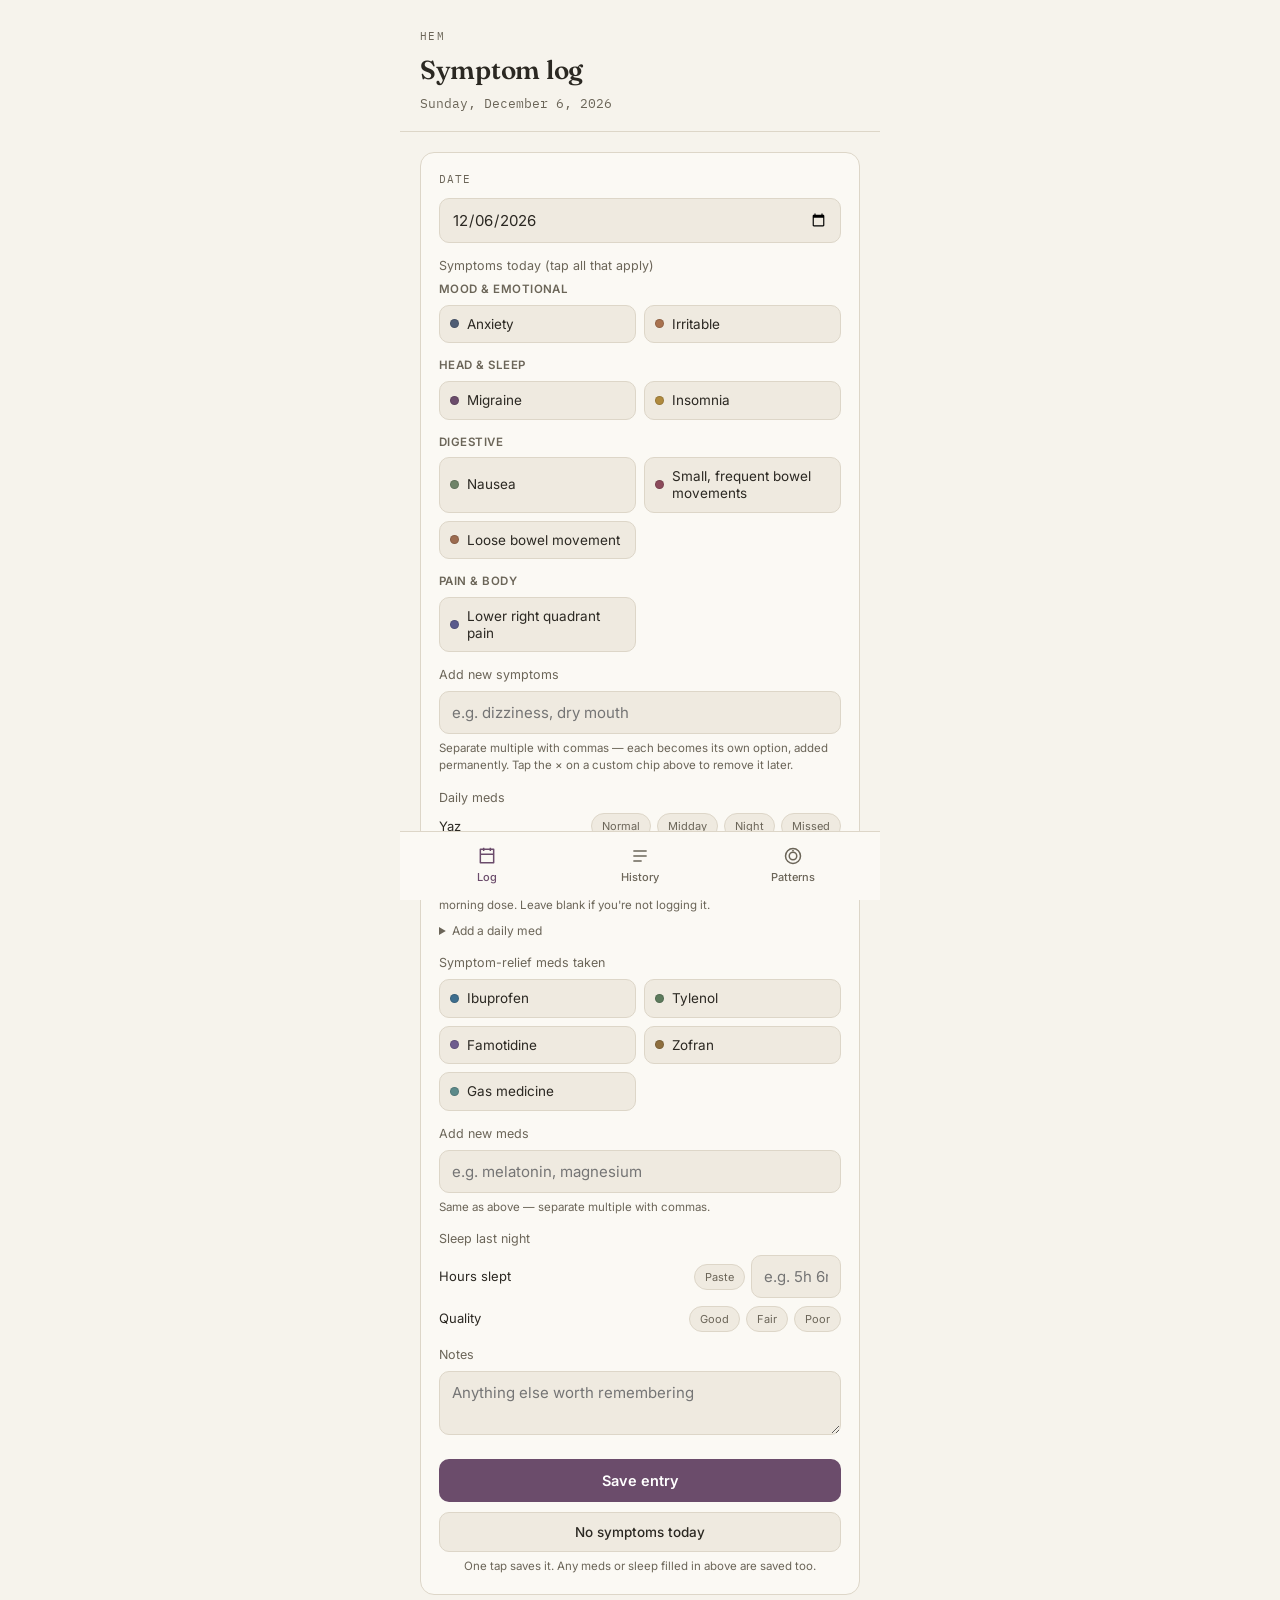
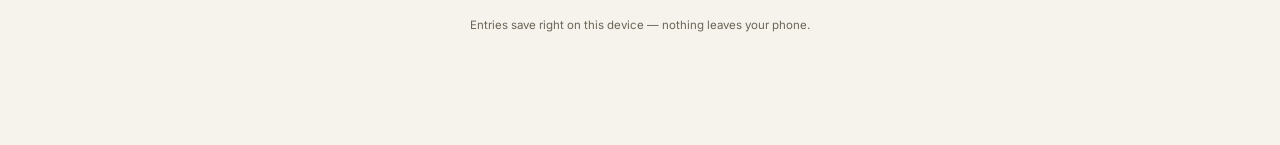
==== commit 8de9041d: "Hem: add Vyvanse yes/no to daily log (unanswered counts as taken)" ====
--- a/index.html
+++ b/index.html
@@ -285,6 +285,8 @@
   button.primary.doctor-btn{margin-top:10px;}
   .doctor-field-label{display:block;font-size:12.5px;font-weight:500;color:var(--ink);margin:0 0 4px;}
   .doctor-reason{width:100%;padding:10px;font-size:14px;border:1px solid var(--line);border-radius:10px;background:var(--bg-alt);color:var(--ink);font-family:'Inter',sans-serif;resize:vertical;margin-bottom:8px;}
+  .sev-guide{font-size:12px;line-height:1.45;color:var(--ink-soft);margin:-2px 0 8px;}
+  .sev-guide strong{color:var(--ink);font-weight:600;}
   .doctor-check{display:flex;gap:8px;align-items:flex-start;font-size:13px;color:var(--ink);margin-top:10px;}
   .doctor-check input{margin-top:3px;accent-color:var(--plum);}
   button.primary.doctor-btn:disabled{opacity:0.6;}
@@ -584,7 +586,7 @@
   return !!e && (e.noSymptoms === true || e.clean === true) && (e.symptoms||[]).length === 0;
 }
 function blankForm(){
-  return { date: todayISO(), symptoms: new Set(), meds: new Set(), other: '', otherMeds: '', otherDailyMeds: '', notes: '', severity: {}, painLocation: {}, medTiming: {}, medTimes: {}, sleepHours: '', sleepQuality: '', noSymptoms: false };
+  return { date: todayISO(), symptoms: new Set(), meds: new Set(), other: '', otherMeds: '', otherDailyMeds: '', notes: '', severity: {}, painLocation: {}, medTiming: {}, medTimes: {}, sleepHours: '', sleepQuality: '', noSymptoms: false, vyvanse: '' };
 }
 // Accepts "5h 6m", "5 hrs 6 mins", "5:06", "306m", or plain hours "5.1".
 // Returns decimal hours (2 places) or null.
@@ -864,6 +866,13 @@
   else state.form.meds.add(id);
   render();
 }
+// Vyvanse: a day with no answer counts as taken. Only an explicit "No"
+// that gets saved is recorded as missed.
+function vyvanseTaken(e){ return !(e && e.vyvanse === 'no'); }
+function setVyvanse(val){
+  state.form.vyvanse = (val === 'no' && state.form.vyvanse === 'no') ? '' : val;
+  render();
+}
 function setMedTiming(id, val){
   if(state.form.medTiming[id] === val) delete state.form.medTiming[id];
   else state.form.medTiming[id] = val;
@@ -955,7 +964,8 @@
     medTimes: {...(entry.medTimes || {})},
     sleepHours: fmtSleep(entry.sleepHours),
     sleepQuality: entry.sleepQuality || '',
-    noSymptoms: isSymptomFree(entry)
+    noSymptoms: isSymptomFree(entry),
+    vyvanse: entry.vyvanse || ''
   };
   state.view = 'log';
   render();
@@ -975,7 +985,7 @@
   const medIds = Array.from(new Set([...Array.from(f.meds), ...otherMedIds]));
   const sleepHours = parseSleepHours(f.sleepHours);
   const hasSomething = symptomIds.length || medIds.length || Object.keys(f.medTiming).length ||
-    sleepHours !== null || f.sleepQuality || f.noSymptoms || f.notes.trim();
+    sleepHours !== null || f.sleepQuality || f.noSymptoms || f.vyvanse || f.notes.trim();
   if(!hasSomething){
     // Only a new daily-med option was typed — keep the option, nothing to log.
     if(addedDaily.length){ f.otherDailyMeds = ''; await saveData(); render(); }
@@ -1030,6 +1040,8 @@
   if(finalSleepHours !== null) entry.sleepHours = finalSleepHours;
   if(finalSleepQuality) entry.sleepQuality = finalSleepQuality;
   if(finalNoSymptoms) entry.noSymptoms = true;
+  const finalVyvanse = f.vyvanse || (existing ? existing.vyvanse || '' : '');
+  if(finalVyvanse === 'no') entry.vyvanse = 'no';
 
   if(idx >= 0) state.entries[idx] = entry;
   else state.entries.push(entry);
@@ -1351,7 +1363,7 @@
   const symptomMap = {}; allSymptoms().forEach(s => symptomMap[s.id] = s.label);
   const medMap = {}; allMeds().forEach(m => medMap[m.id] = m.label);
   const dailyMap = {}; allDailyMeds().forEach(m => dailyMap[m.id] = m.label);
-  const rows = [['Date','No symptoms','Symptoms','Severity','Pain location','Daily meds','Meds taken','Med times','Sleep (previous night)','Sleep hours (decimal)','Sleep quality','Notes']];
+  const rows = [['Date','No symptoms','Symptoms','Severity','Pain location','Daily meds','Vyvanse','Meds taken','Med times','Sleep (previous night)','Sleep hours (decimal)','Sleep quality','Notes']];
   const sorted = [...state.entries].sort((a,b) => a.date < b.date ? -1 : 1);
   for(const e of sorted){
     const symptomsStr = (e.symptoms||[]).map(id => symptomMap[id] || id).join('; ');
@@ -1367,6 +1379,7 @@
       severityStr,
       painStr,
       dailyStr,
+      vyvanseTaken(e) ? 'Yes' : 'No',
       medsStr,
       medTimesStr,
       fmtSleep(e.sleepHours),
@@ -1420,6 +1433,15 @@
 const REPORT_ALWAYS_SHOW = /depress|feeling down|hopeless|suicid/i;
 function isReportNoise(label){ return REPORT_NOISE.test(String(label)); }
 function reportLabel(label){ const t = String(label||'').trim(); return t.charAt(0).toUpperCase() + t.slice(1); }
+// Background details typed once in the Share card and printed near the top
+// of the report. Stored only on this device (not in the app's code), so
+// health details never end up in the public repo.
+const DOCTOR_FIELDS = [
+  {key:'hem-doctor-bc', label:'Current birth control', rows:1, placeholder:'e.g. Yaz, taken continuously, since 2024'},
+  {key:'hem-doctor-meds', label:'Other daily medications', rows:3, placeholder:'One per line, e.g. Medication 100 mg (reason)'},
+  {key:'hem-doctor-notes', label:'Also note', rows:2, placeholder:'e.g. Migraines never come with aura. No breakthrough bleeding or spotting.'}
+];
+function readDoctorField(key){ try{ return window.localStorage.getItem(key) || ''; }catch(e){ return ''; } }
 const DOCTOR_RANGES = [
   {id:'30', label:'Last 30 days'},
   {id:'60', label:'Last 60 days'},
@@ -1480,6 +1502,16 @@
     const range = lo === hi ? `${lo} time${lo===1?'':'s'}` : `${lo}-${hi} times`;
     return `Also logged ${range}: ` + minorSym.map(s => (symptomMap[s.id] || s.id).toLowerCase()).join(', ') + '.';
   })() : '';
+  // Month-by-month counts for the main symptoms, so a doctor can see
+  // whether things are getting better or worse. Days logged per month is
+  // shown first so a partial month isn't misread as improvement.
+  const months = [...new Set(days.map(e => e.date.slice(0,7)))].sort().slice(-4);
+  const monthLabel = ym => { const [yy,mm] = ym.split('-').map(Number); return new Date(yy, mm-1, 1).toLocaleDateString('en-US', {month:'short'}); };
+  const trend = months.length >= 2 ? {
+    labels: months.map(monthLabel),
+    logged: months.map(ym => days.filter(e => e.date.startsWith(ym)).length),
+    counts: id => months.map(ym => String(days.filter(e => e.date.startsWith(ym) && (e.symptoms||[]).includes(id)).length))
+  } : null;
   const symptomRows = sortedSym.filter(isMajor).map(s => {
     const win = clusterWindow(s.dayIdxs, state.cycleLength);
     const sev = [s.severe ? `${s.severe} severe` : '', s.moderate ? `${s.moderate} moderate` : '', s.mild ? `${s.mild} mild` : ''].filter(Boolean).join(', ');
@@ -1489,6 +1521,7 @@
       days.length ? Math.round(s.n / days.length * 100) + '%' : '',
       sev || 'Not rated',
       win ? `Days ${win.start}-${win.end}` : '',
+      ...(trend ? trend.counts(s.id) : []),
       fmtDateLong(s.last)
     ];
   });
@@ -1534,7 +1567,7 @@
     }
   }
   const pairLines = Object.entries(pairs).filter(([,n]) => n >= 2).sort((a,b) => b[1]-a[1]).slice(0,5)
-    .map(([k,n]) => { const [a,b] = k.split('|'); return `${symptomMap[a]||a} + ${symptomMap[b]||b}: ${n} days together`; });
+    .map(([k,n]) => { const [a,b] = k.split('|'); return `${symptomMap[a]||a} + ${symptomMap[b]||b} (${n} days)`; });
 
   // Day-by-day log: only days with something to read (symptoms, notes,
   // as-needed meds or an off-schedule daily med). Quiet days are already
@@ -1567,7 +1600,7 @@
     start, end: today, rangeLabel: (DOCTOR_RANGES.find(r => r.id === rangeId)||{}).label || '',
     daysLogged: days.length, symptomDays: symptomDays.length, freeDays: freeDays.length,
     avgSleep, sleepNights: sleepVals.length, poorSleep,
-    symptomRows, minorLine, medRows, dailyRows, pairLines, logRows
+    symptomRows, minorLine, trend, medRows, dailyRows, pairLines, logRows
   };
 }
 
@@ -1615,9 +1648,7 @@
   doc.text('Symptom Tracking Summary', M, y);
   y += 18;
   doc.setFont('helvetica','normal'); doc.setFontSize(10); doc.setTextColor(...soft);
-  doc.text(pdfText(`${fmtDateLong(data.start)} - ${fmtDateLong(data.end)}  (${data.rangeLabel})`), M, y);
-  y += 13;
-  doc.text(pdfText(`Patient self-reported log. Generated ${fmtDateLong(todayISO())}.`), M, y);
+  doc.text(pdfText(`${fmtDateLong(data.start)} - ${fmtDateLong(data.end)}  (${data.rangeLabel})  |  Generated ${fmtDateLong(todayISO())}`), M, y);
   y += 10;
   doc.setDrawColor(...line); doc.setLineWidth(0.75); doc.line(M, y, W - M, y);
   y += 20;
@@ -1639,6 +1670,17 @@
     doc.setFont('helvetica','normal'); doc.setFontSize(10.5); doc.setTextColor(...ink);
     doc.text(lines, M + 12, y + 31);
     y += boxH + 14;
+  }
+
+  const background = DOCTOR_FIELDS.map(fd => [fd.label, readDoctorField(fd.key).trim()]).filter(([,v]) => v);
+  if(background.length){
+    doc.autoTable({
+      startY: y, margin:{left:M, right:M}, theme:'plain',
+      body: background.map(([k,v]) => [pdfText(k), pdfText(v)]),
+      styles:{font:'helvetica', fontSize:10, textColor:ink, cellPadding:{top:3,bottom:3,left:0,right:6}, valign:'top'},
+      columnStyles:{0:{cellWidth:140, fontStyle:'bold', textColor:soft}}
+    });
+    y = doc.lastAutoTable.finalY + 14;
   }
 
   // Summary tiles
@@ -1668,13 +1710,13 @@
   } else { y += 4; }
 
   const heading = (t) => {
-    if(y > doc.internal.pageSize.getHeight() - 90){ doc.addPage(); y = M; }
+    if(y > doc.internal.pageSize.getHeight() - 75){ doc.addPage(); y = M; }
     doc.setFont('helvetica','bold'); doc.setFontSize(12); doc.setTextColor(...plum);
     doc.text(t, M, y); y += 8;
   };
   const tableStyle = {
     margin: {left:M, right:M},
-    styles: {font:'helvetica', fontSize:9, textColor:ink, cellPadding:5, lineColor:line, lineWidth:0.5, valign:'top', overflow:'linebreak'},
+    styles: {font:'helvetica', fontSize:9, textColor:ink, cellPadding:4, lineColor:line, lineWidth:0.5, valign:'top', overflow:'linebreak'},
     headStyles: {fillColor:[239,234,224], textColor:ink, fontStyle:'bold'},
     alternateRowStyles: {fillColor:[251,249,244]},
     theme: 'grid'
@@ -1684,19 +1726,25 @@
 
   heading('Symptoms');
   if(data.symptomRows.length){
-    const t = compactTable(['Symptom','Days','% of days','Severity','Clusters (est. cycle days)','Most recent'],
-      clean(data.symptomRows),
-      {0:{cellWidth:130,fontStyle:'bold'}, 1:{halign:'center',cellWidth:38}, 2:{halign:'center',cellWidth:52}});
+    const monthCols = data.trend ? data.trend.labels : [];
+    const cs = {0:{cellWidth:120,fontStyle:'bold'}, 1:{halign:'center',cellWidth:34}, 2:{halign:'center',cellWidth:44}};
+    monthCols.forEach((_, k) => cs[5+k] = {halign:'center', cellWidth:34, fillColor:[246,241,246]});
+    const t = compactTable(['Symptom','Days','% of days','Severity','Clusters (est. cycle days)', ...monthCols, 'Most recent'],
+      clean(data.symptomRows), cs);
     doc.autoTable({...tableStyle, startY: y, head: t.head, body: t.body, columnStyles: t.columnStyles});
     after();
   }
-  if(data.minorLine){
-    doc.setFont('helvetica','normal'); doc.setFontSize(9.5); doc.setTextColor(...soft);
-    const ml = doc.splitTextToSize(pdfText(data.minorLine), W - 2*M);
-    doc.text(ml, M, y - 8);
-    y += ml.length * 12 + 8;
+  const tableNotes = [];
+  if(data.trend && data.symptomRows.length) tableNotes.push('Shaded columns are days with each symptom per month (days logged: ' + data.trend.labels.map((l,k) => `${l} ${data.trend.logged[k]}`).join(', ') + ').');
+  if(data.minorLine) tableNotes.push(data.minorLine);
+  if(tableNotes.length){
+    doc.setFont('helvetica','normal'); doc.setFontSize(9); doc.setTextColor(...soft);
+    const nl = doc.splitTextToSize(pdfText(tableNotes.join(' ')), W - 2*M);
+    doc.text(nl, M, y - 8);
+    y += (nl.length - 1) * 11 + 14;
   }
   if(!data.symptomRows.length && !data.minorLine){ doc.setFont('helvetica','normal'); doc.setFontSize(10); doc.setTextColor(...soft); doc.text('No symptoms logged in this range.', M, y + 8); y += 30; }
+
 
   if(data.medRows.length){
     heading('As-needed medications');
@@ -1714,9 +1762,9 @@
   if(data.pairLines.length){
     heading('Symptoms logged together');
     doc.setFont('helvetica','normal'); doc.setFontSize(10); doc.setTextColor(...ink);
-    y += 6;
-    data.pairLines.forEach(l => { doc.text(pdfText('- ' + l), M, y); y += 14; });
-    y += 10;
+    const pl = doc.splitTextToSize(pdfText(data.pairLines.join('; ') + '.'), W - 2*M);
+    doc.text(pl, M, y + 6);
+    y += pl.length * 13 + 16;
   }
 
   if(includeLog && data.logRows.length){
@@ -1771,6 +1819,10 @@
     <div class="card">
       <span class="section-label">Share with your doctor</span>
       <p style="font-size:12.5px;color:var(--ink-soft);margin:0 0 10px;">A one-page PDF summary (symptom counts, severity, meds and sleep) to upload to your patient portal or print.</p>
+      ${DOCTOR_FIELDS.map(fd => `
+        <label class="doctor-field-label" for="${fd.key}">${fd.label}</label>
+        <textarea id="${fd.key}" class="doctor-reason" rows="${fd.rows}" data-doctor-key="${fd.key}" placeholder="${escapeHtml(fd.placeholder)}">${escapeHtml(readDoctorField(fd.key))}</textarea>
+      `).join('')}
       <label class="doctor-field-label" for="doctor-reason">Reason for sharing (optional)</label>
       <textarea id="doctor-reason" class="doctor-reason" rows="3" placeholder="e.g. Lower right pain getting more frequent. Want to rule out appendix or ovary.">${escapeHtml(reason)}</textarea>
       <select id="doctor-range" class="doctor-range">
@@ -2116,6 +2168,7 @@
   const checkedSymptoms = allSymptoms().filter(s => f.symptoms.has(s.id));
   const severitySection = checkedSymptoms.length ? `
     <label class="field-label">How bad? (optional)</label>
+    <p class="sev-guide"><strong>Mild:</strong> noticeable, but your day goes on as normal. <strong>Moderate:</strong> slows you down or needs medicine. <strong>Severe:</strong> stops you from normal activities.</p>
     <div class="severity-list">
       ${checkedSymptoms.map(s => `
         <div class="severity-row">
@@ -2153,8 +2206,15 @@
           </div>
         </div>
       `).join('')}
+      <div class="severity-row">
+        <span class="severity-row-label">Took Vyvanse?</span>
+        <div class="severity-btns">
+          <button type="button" class="sev-btn ${f.vyvanse !== 'no' ? 'active' : ''}" data-vyvanse="yes">Yes</button>
+          <button type="button" class="sev-btn missed ${f.vyvanse === 'no' ? 'active' : ''}" data-vyvanse="no">No</button>
+        </div>
+      </div>
     </div>
-    <div class="hint">Normal = usual morning dose. Leave blank if you're not logging it.</div>
+    <div class="hint">Vyvanse counts as taken unless you tap No and save. Normal = usual morning dose. Leave blank if you're not logging it.</div>
     <details class="add-daily" ${f.otherDailyMeds ? 'open' : ''}>
       <summary>Add a daily med</summary>
       <input type="text" id="other-daily-meds-input" placeholder="e.g. vitamin D" value="${escapeHtml(f.otherDailyMeds)}">
@@ -2365,6 +2425,7 @@
       const label = (dailyMap[id] && dailyMap[id].label) || id;
       metaBits.push(`<b>${escapeHtml(label)}:</b> ${timingLabel(e.medTiming[id])}`);
     });
+    if(!vyvanseTaken(e)) metaBits.push(`<b>Vyvanse:</b> Not taken`);
     Object.keys(e.painLocation||{}).forEach(id => {
       const label = (symptomMap[id] && symptomMap[id].label) || id;
       metaBits.push(`<b>${escapeHtml(label)}:</b> ${painLabels(e.painLocation[id]).join(', ')}`);
@@ -2717,6 +2778,9 @@
   });
   document.querySelectorAll('[data-severity]').forEach(el => {
     el.addEventListener('click', () => setSeverity(el.getAttribute('data-severity'), el.getAttribute('data-level')));
+  });
+  document.querySelectorAll('[data-vyvanse]').forEach(el => {
+    el.addEventListener('click', () => setVyvanse(el.getAttribute('data-vyvanse')));
   });
   document.querySelectorAll('[data-timing]').forEach(el => {
     el.addEventListener('click', () => setMedTiming(el.getAttribute('data-timing'), el.getAttribute('data-timing-val')));
@@ -2816,6 +2880,9 @@
   const exportDoctorBtn = document.getElementById('export-doctor-btn');
   if(exportDoctorBtn) exportDoctorBtn.addEventListener('click', exportDoctorReport);
   const doctorReason = document.getElementById('doctor-reason');
+  document.querySelectorAll('[data-doctor-key]').forEach(el => {
+    el.addEventListener('input', () => { try{ window.localStorage.setItem(el.getAttribute('data-doctor-key'), el.value); }catch(e){} });
+  });
   if(doctorReason) doctorReason.addEventListener('input', () => { try{ window.localStorage.setItem('hem-doctor-reason', doctorReason.value); }catch(e){} });
   const doctorLog = document.getElementById('doctor-include-log');
   if(doctorLog) doctorLog.addEventListener('change', () => { try{ window.localStorage.setItem('hem-doctor-log', doctorLog.checked ? '1' : '0'); }catch(e){} });
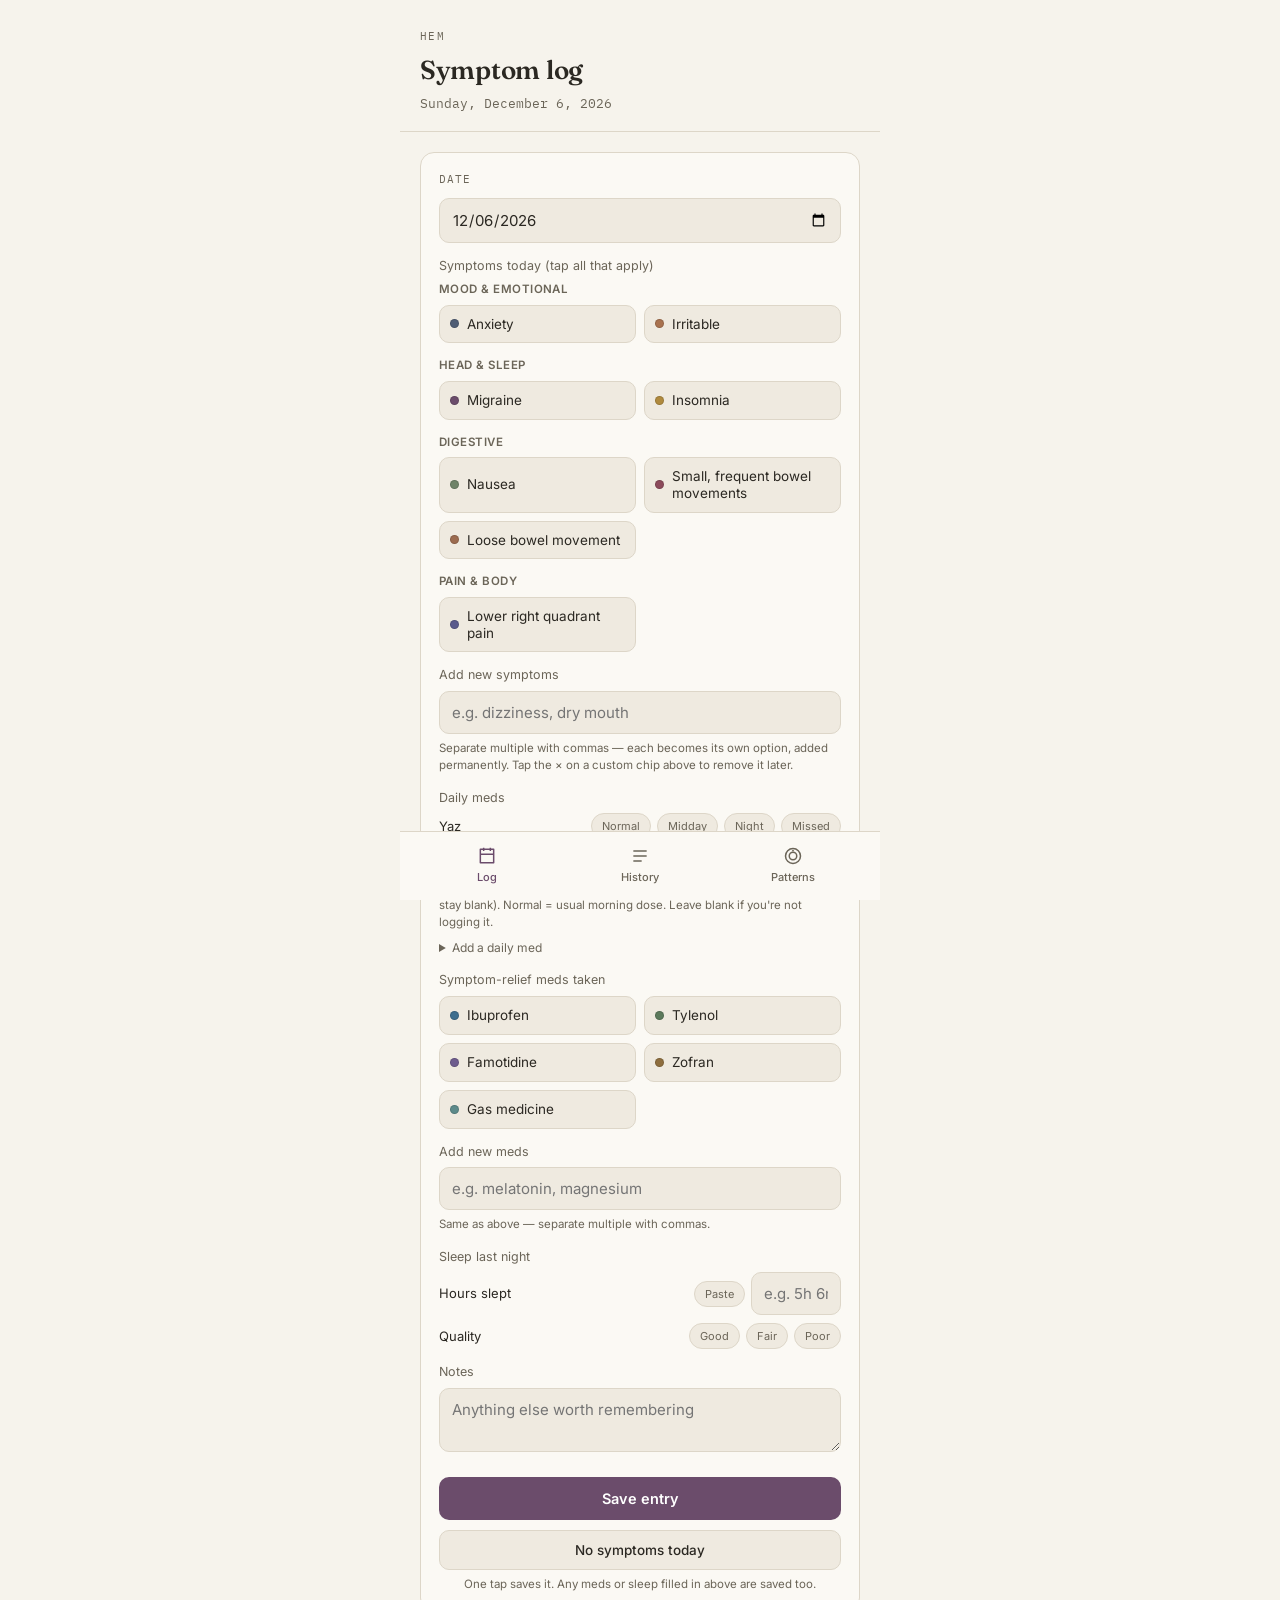
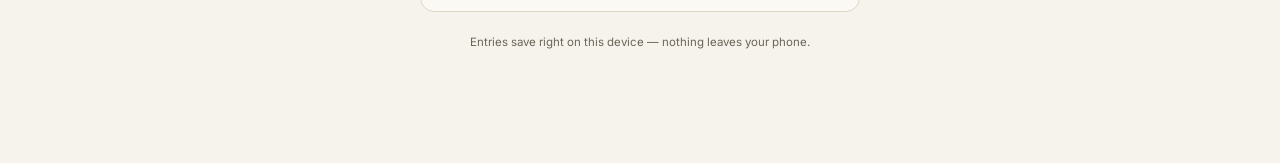
==== commit 66b04ac1: "Hem: leave Vyvanse blank for days before tracking started Co-Authored-By: Claude Opus 5.5 <noreply@a" ====
--- a/index.html
+++ b/index.html
@@ -866,11 +866,16 @@
   else state.form.meds.add(id);
   render();
 }
-// Vyvanse: a day with no answer counts as taken. Only an explicit "No"
-// that gets saved is recorded as missed.
-function vyvanseTaken(e){ return !(e && e.vyvanse === 'no'); }
+// Vyvanse tracking starts on VYVANSE_START. From then on, a day with no
+// answer counts as taken; only an explicit saved "No" is recorded as missed.
+// Days before the start stay blank unless you answer them yourself.
+const VYVANSE_START = '2026-10-28';
+function vyvanseStatus(date, saved){
+  if(saved === 'yes' || saved === 'no') return saved;
+  return date >= VYVANSE_START ? 'yes' : '';
+}
 function setVyvanse(val){
-  state.form.vyvanse = (val === 'no' && state.form.vyvanse === 'no') ? '' : val;
+  state.form.vyvanse = state.form.vyvanse === val ? '' : val;
   render();
 }
 function setMedTiming(id, val){
@@ -1041,7 +1046,7 @@
   if(finalSleepQuality) entry.sleepQuality = finalSleepQuality;
   if(finalNoSymptoms) entry.noSymptoms = true;
   const finalVyvanse = f.vyvanse || (existing ? existing.vyvanse || '' : '');
-  if(finalVyvanse === 'no') entry.vyvanse = 'no';
+  if(finalVyvanse === 'no' || (finalVyvanse === 'yes' && f.date < VYVANSE_START)) entry.vyvanse = finalVyvanse;
 
   if(idx >= 0) state.entries[idx] = entry;
   else state.entries.push(entry);
@@ -1379,7 +1384,7 @@
       severityStr,
       painStr,
       dailyStr,
-      vyvanseTaken(e) ? 'Yes' : 'No',
+      ({yes:'Yes', no:'No'})[vyvanseStatus(e.date, e.vyvanse)] || '',
       medsStr,
       medTimesStr,
       fmtSleep(e.sleepHours),
@@ -2209,12 +2214,12 @@
       <div class="severity-row">
         <span class="severity-row-label">Took Vyvanse?</span>
         <div class="severity-btns">
-          <button type="button" class="sev-btn ${f.vyvanse !== 'no' ? 'active' : ''}" data-vyvanse="yes">Yes</button>
-          <button type="button" class="sev-btn missed ${f.vyvanse === 'no' ? 'active' : ''}" data-vyvanse="no">No</button>
+          <button type="button" class="sev-btn ${vyvanseStatus(f.date, f.vyvanse) === 'yes' ? 'active' : ''}" data-vyvanse="yes">Yes</button>
+          <button type="button" class="sev-btn missed ${vyvanseStatus(f.date, f.vyvanse) === 'no' ? 'active' : ''}" data-vyvanse="no">No</button>
         </div>
       </div>
     </div>
-    <div class="hint">Vyvanse counts as taken unless you tap No and save. Normal = usual morning dose. Leave blank if you're not logging it.</div>
+    <div class="hint">Vyvanse counts as taken unless you tap No and save (days before Oct 28 stay blank). Normal = usual morning dose. Leave blank if you're not logging it.</div>
     <details class="add-daily" ${f.otherDailyMeds ? 'open' : ''}>
       <summary>Add a daily med</summary>
       <input type="text" id="other-daily-meds-input" placeholder="e.g. vitamin D" value="${escapeHtml(f.otherDailyMeds)}">
@@ -2425,7 +2430,8 @@
       const label = (dailyMap[id] && dailyMap[id].label) || id;
       metaBits.push(`<b>${escapeHtml(label)}:</b> ${timingLabel(e.medTiming[id])}`);
     });
-    if(!vyvanseTaken(e)) metaBits.push(`<b>Vyvanse:</b> Not taken`);
+    if(vyvanseStatus(e.date, e.vyvanse) === 'no') metaBits.push(`<b>Vyvanse:</b> Not taken`);
+    else if(e.date < VYVANSE_START && e.vyvanse === 'yes') metaBits.push(`<b>Vyvanse:</b> Taken`);
     Object.keys(e.painLocation||{}).forEach(id => {
       const label = (symptomMap[id] && symptomMap[id].label) || id;
       metaBits.push(`<b>${escapeHtml(label)}:</b> ${painLabels(e.painLocation[id]).join(', ')}`);
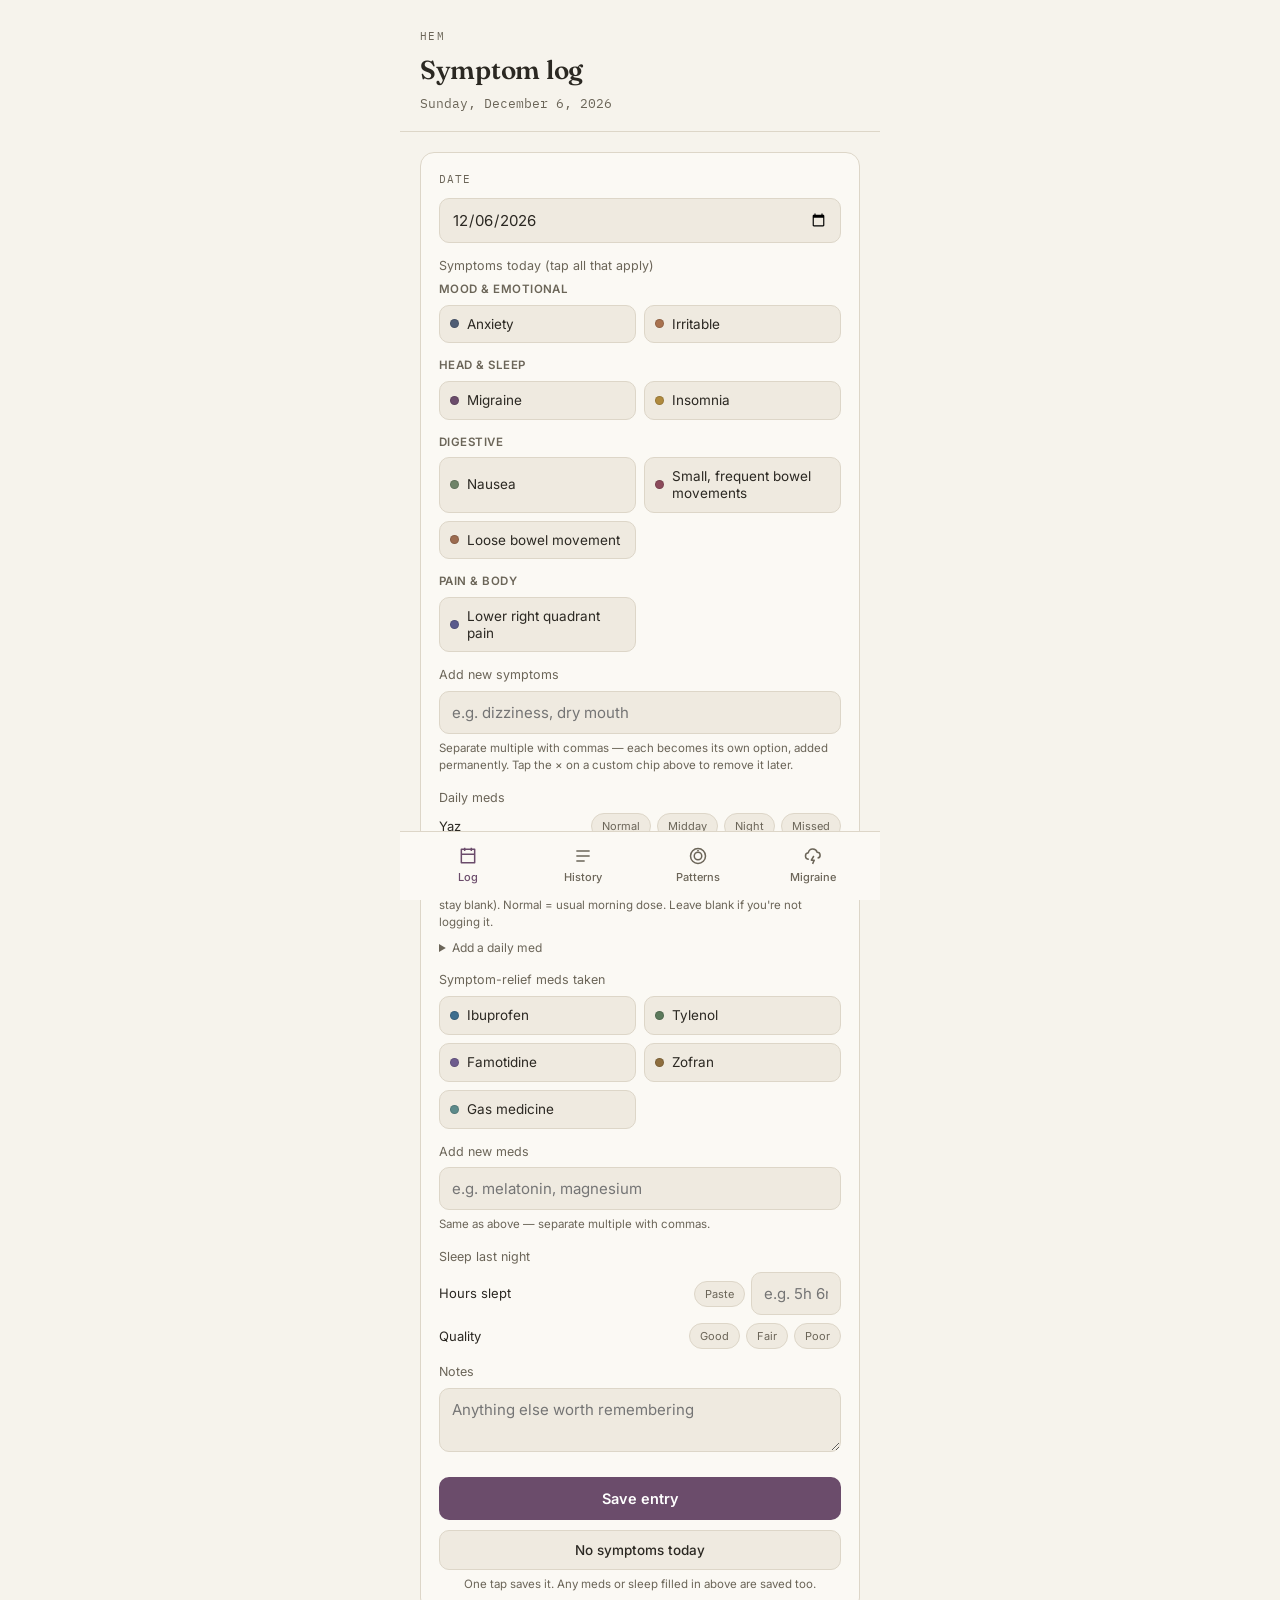
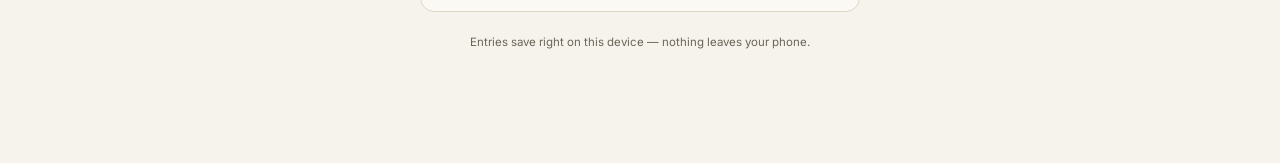
==== commit ee2a73a9: "Hem: add Migraine tab (Brainstorm) Reads every Hem day with Migraine checked, including past ones. S" ====
--- a/index.html
+++ b/index.html
@@ -475,13 +475,117 @@
     text-decoration:underline;font-size:11.5px;cursor:pointer;
     font-family:inherit;padding:0;
   }
+  /* ---------- Migraine tab (Brainstorm) ---------- */
+  nav.tabbar button.mig-tab.active{color:var(--plum);}
+  .m-hero{display:flex;align-items:center;gap:12px;}
+  .m-hero svg{width:52px;height:52px;flex:none;}
+  .m-hero h2{font-size:20px;}
+  .m-hero p{margin:0;font-size:13px;color:var(--ink-soft);line-height:1.45;}
+  .m-stats{display:grid;grid-template-columns:repeat(3,1fr);gap:8px;margin-top:14px;}
+  .m-stat{background:var(--bg-alt);border-radius:10px;padding:10px 10px 9px;}
+  .m-stat b{display:block;font-family:'Fraunces',Georgia,serif;font-size:22px;line-height:1.1;font-weight:600;}
+  .m-stat span{font-size:11.5px;color:var(--ink-soft);line-height:1.3;display:block;margin-top:2px;}
+  .meter-wrap{margin-top:16px;}
+  .meter-top{display:flex;justify-content:space-between;align-items:baseline;gap:8px;font-size:13px;}
+  .meter-top b{font-weight:600;}
+  .meter-status{font-size:11px;font-weight:600;border-radius:20px;padding:2px 9px;background:var(--bg-alt);color:var(--sage);white-space:nowrap;}
+  .meter-status.warn{background:#F6ECDC;color:#8A5B1C;}
+  .meter-status.over{background:#F3E7E4;color:#8C4A5B;}
+  .meter{position:relative;height:8px;background:var(--bg-alt);border-radius:99px;margin:22px 0 6px;}
+  .meter i{position:absolute;left:0;top:0;bottom:0;border-radius:99px;background:var(--plum);min-width:8px;}
+  .meter.warn i{background:#B07A2E;}
+  .meter.over i{background:#8C4A5B;}
+  .meter .tick{position:absolute;top:-17px;bottom:-3px;width:1px;background:var(--ink-soft);opacity:.55;}
+  .meter .tick span{position:absolute;top:-1px;left:4px;font:10px 'IBM Plex Mono',monospace;color:var(--ink-soft);white-space:nowrap;}
+  .m-cal-head{display:flex;align-items:center;justify-content:space-between;margin-bottom:10px;}
+  .m-cal-head h3{font-size:16px;}
+  .m-cal-head button{background:var(--bg-alt);border:1px solid var(--line);border-radius:8px;width:36px;height:32px;cursor:pointer;color:var(--ink);font-size:15px;}
+  .m-cal{display:grid;grid-template-columns:repeat(7,1fr);gap:4px;}
+  .m-cal .dow{font:10px 'IBM Plex Mono',monospace;color:var(--ink-soft);text-align:center;padding-bottom:2px;}
+  .m-cal .d{aspect-ratio:1;border-radius:8px;background:var(--bg-alt);border:none;font:12px 'Inter',sans-serif;color:var(--ink-soft);position:relative;display:flex;align-items:center;justify-content:center;padding:0;}
+  .m-cal .d.mig{font-weight:600;cursor:pointer;}
+  .m-cal .d.today{box-shadow:inset 0 0 0 1.5px var(--ink);}
+  .m-cal .d .rx{position:absolute;bottom:3px;left:50%;width:4px;height:4px;margin-left:-2px;border-radius:50%;background:var(--ink-soft);}
+  .m-cal .d.light .rx{background:#fff;}
+  .m-legend{display:flex;flex-wrap:wrap;gap:6px 14px;font-size:11.5px;color:var(--ink-soft);margin-top:10px;align-items:center;}
+  .m-legend .ramp{display:inline-flex;gap:2px;vertical-align:middle;margin:0 4px;}
+  .m-legend .ramp i{width:12px;height:10px;border-radius:2px;display:inline-block;}
+  .m-legend .rxdot{display:inline-block;width:5px;height:5px;border-radius:50%;background:var(--ink-soft);vertical-align:middle;margin-right:4px;}
+  .m-badge{font-size:11px;font-weight:600;border-radius:20px;padding:2px 9px;background:#F3E7E4;color:#8C4A5B;white-space:nowrap;}
+  .m-badge.ok{background:var(--bg-alt);color:var(--plum);}
+  .m-row{cursor:pointer;}
+  .m-row:active{background:var(--bg-alt);}
+  .m-meta{font-size:12.5px;color:var(--ink-soft);line-height:1.6;}
+  .m-meta b{color:var(--ink);font-weight:600;}
+  .m-tagline{display:flex;flex-wrap:wrap;gap:5px;margin-top:6px;}
+  .m-tagline span{font-size:11px;background:var(--bg-alt);border:1px solid var(--line);border-radius:20px;padding:2px 8px;color:var(--ink);}
+  .m-form .card h3{font-size:16px;margin-bottom:2px;}
+  .m-form .sub{font-size:12px;color:var(--ink-soft);margin:0 0 10px;}
+  .m-form input[type="time"]{font-family:'Inter',sans-serif;font-size:15px;color:var(--ink);background:var(--bg-alt);border:1px solid var(--line);border-radius:10px;padding:9px 10px;min-height:42px;width:130px;-webkit-appearance:none;appearance:none;}
+  .m-form select{font-family:'Inter',sans-serif;font-size:14px;color:var(--ink);background:var(--bg-alt);border:1px solid var(--line);border-radius:10px;padding:9px 10px;}
+  .m-title{display:flex;justify-content:space-between;align-items:flex-start;gap:10px;}
+  .m-title h2{font-size:21px;}
+  .m-title .m-sub{font-size:12.5px;color:var(--ink-soft);margin-top:3px;}
+  .time-grid{display:grid;grid-template-columns:auto 1fr;gap:10px 12px;align-items:center;}
+  .time-grid > span{font-size:13px;color:var(--ink);}
+  .time-row{display:flex;align-items:center;gap:6px;flex-wrap:wrap;}
+  .pain-scale{display:grid;grid-template-columns:repeat(11,1fr);gap:4px;}
+  .pain-scale button{border:none;border-radius:8px;height:40px;font:600 13px 'Inter',sans-serif;cursor:pointer;padding:0;}
+  .pain-scale button.active{outline:2.5px solid var(--ink);outline-offset:1px;}
+  .pain-ends{display:flex;justify-content:space-between;font-size:11px;color:var(--ink-soft);margin-top:5px;}
+  .head-maps{display:grid;grid-template-columns:1fr 1fr;gap:10px;margin-top:4px;}
+  .head-maps figure{margin:0;text-align:center;}
+  .head-maps figcaption{font:10.5px 'IBM Plex Mono',monospace;letter-spacing:.08em;text-transform:uppercase;color:var(--ink-soft);margin-top:2px;}
+  .head-maps svg{width:100%;max-width:170px;height:auto;touch-action:manipulation;}
+  .head-base{fill:var(--bg-alt);stroke:var(--line);stroke-width:1.5;}
+  .rg{cursor:pointer;}
+  .rg rect,.rg ellipse{fill:#E3DBCC;stroke:var(--card);stroke-width:2.5;transition:fill .12s ease;}
+  .rg.on rect,.rg.on ellipse{fill:var(--plum);}
+  .rg:focus{outline:none;}
+  .rg:focus-visible rect,.rg:focus-visible ellipse{stroke:var(--ink);}
+  .head-ear{fill:#E3DBCC;stroke:var(--line);stroke-width:1.5;}
+  .head-face{fill:none;stroke:#A99E8C;stroke-width:2;stroke-linecap:round;stroke-linejoin:round;pointer-events:none;}
+  .head-lr{font:600 11px 'IBM Plex Mono',monospace;fill:var(--ink-soft);}
+  .m-picked{font-size:12.5px;color:var(--ink);margin-top:8px;min-height:1.2em;}
+  .m-picked.empty{color:var(--ink-soft);}
+  .chip-row{display:flex;flex-wrap:wrap;gap:6px;}
+  .chip-row .sev-btn{text-transform:none;font-size:12.5px;padding:7px 12px;}
+  .chip-row .sev-btn .x{margin-left:6px;opacity:.7;}
+  .m-group{font-size:11.5px;font-weight:600;text-transform:uppercase;letter-spacing:.04em;color:var(--ink-soft);margin:12px 0 6px;}
+  .m-group:first-child{margin-top:0;}
+  .m-from-hem{background:var(--bg-alt);border-radius:10px;padding:10px 12px;font-size:12.5px;color:var(--ink-soft);line-height:1.6;}
+  .m-from-hem b{color:var(--ink);font-weight:600;}
+  .m-med{display:flex;align-items:center;gap:10px;padding:10px 0;border-top:1px solid var(--line);flex-wrap:wrap;}
+  .m-med:first-child{border-top:none;padding-top:2px;}
+  .m-med label{display:flex;align-items:center;gap:9px;flex:1;min-width:150px;font-size:14px;cursor:pointer;}
+  .m-med input[type="checkbox"]{width:19px;height:19px;accent-color:var(--plum);flex:none;}
+  .m-med .t{font-size:12px;color:var(--ink-soft);}
+  .m-med.off label{color:var(--ink-soft);text-decoration:line-through;}
+  .m-wx{display:flex;gap:16px;align-items:flex-end;flex-wrap:wrap;}
+  .m-wx div{font-size:11.5px;color:var(--ink-soft);}
+  .m-wx b{display:block;font-family:'Fraunces',Georgia,serif;font-size:19px;color:var(--ink);font-weight:600;line-height:1.15;}
+  .m-trend{display:inline-block;font-size:11px;font-weight:600;padding:2px 8px;border-radius:20px;background:var(--bg-alt);color:var(--ink);margin-top:3px;}
+  .m-trend.fall{background:#F3E7E4;color:#8C4A5B;}
+  .m-actions{display:flex;gap:10px;align-items:center;}
+  .m-actions button.primary{margin-top:0;flex:1;}
+  .m-skip{background:none;border:1px solid var(--line);border-radius:10px;padding:13px 16px;font:500 14px 'Inter',sans-serif;color:var(--ink-soft);cursor:pointer;}
+  .m-inline-add{display:flex;gap:6px;margin-top:10px;}
+  .m-inline-add input{flex:1;}
+  .m-inline-add button{flex:none;border:1px solid var(--line);background:var(--bg-alt);border-radius:10px;padding:0 14px;font:500 13px 'Inter',sans-serif;color:var(--ink);cursor:pointer;}
+  .m-class-row{display:flex;align-items:center;justify-content:space-between;gap:10px;padding:7px 0;border-top:1px solid var(--line);font-size:13.5px;}
+  .m-class-row:first-of-type{border-top:none;}
+  .m-class-row select{max-width:58%;font-family:'Inter',sans-serif;font-size:13px;color:var(--ink);background:var(--bg-alt);border:1px solid var(--line);border-radius:8px;padding:6px 8px;}
+  details.m-details summary{cursor:pointer;list-style:none;display:flex;align-items:center;}
+  details.m-details summary::-webkit-details-marker{display:none;}
+  details.m-details summary::after{content:'+';margin-left:auto;color:var(--ink-soft);font-size:18px;}
+  details.m-details[open] summary::after{content:'\2212';}
 </style>
 </head>
 <body>
 <div id="shell">
   <header>
-    <div class="eyebrow">Hem</div>
-    <h1>Symptom log</h1>
+    <div class="eyebrow" id="page-eyebrow">Hem</div>
+    <h1 id="page-title">Symptom log</h1>
     <div class="today mono" id="today-label"></div>
   </header>
   <main id="main"></main>
@@ -497,6 +601,10 @@
     <button data-view="patterns" id="tab-patterns">
       <svg viewBox="0 0 24 24" fill="none" stroke="currentColor" stroke-width="1.8"><circle cx="12" cy="12" r="9"/><circle cx="12" cy="12" r="4.5"/><circle cx="12" cy="5.5" r="1.1" fill="currentColor" stroke="none"/></svg>
       Patterns
+    </button>
+    <button data-view="migraine" id="tab-migraine" class="mig-tab">
+      <svg viewBox="0 0 24 24" fill="none" stroke="currentColor" stroke-width="1.8" stroke-linejoin="round"><path d="M7 16a4 4 0 0 1-.6-7.96A5.5 5.5 0 0 1 17 7.5a3.5 3.5 0 0 1 .5 6.97"/><path d="M13 12l-3 5h3.5l-2 4.5"/></svg>
+      Migraine
     </button>
   </nav>
 </div>
@@ -666,7 +774,18 @@
   historySort: 'date', // 'date' or 'cycleDay'
   editing: null, // date string of the entry currently being edited, or null
   justSaved: false, // briefly true right after a successful save, to show a checkmark
-  form: blankForm()
+  form: blankForm(),
+  // Migraine tab
+  migraines: {}, // extra migraine answers keyed by Hem date
+  medClasses: {}, // med id -> pain-reliever class override
+  mCustomTriggers: [],
+  mLoc: null, // last known coordinates for weather
+  mEditing: null,
+  mForm: null,
+  mFromHem: false,
+  mCalMonth: '',
+  mWxBusy: '',
+  mWxForm: ''
 };
 
 // The date cycle day 1 counts from — a manual override if set, otherwise
@@ -812,6 +931,10 @@
       state.customSymptoms = parsed.customSymptoms || [];
       state.customMeds = parsed.customMeds || [];
       state.customDailyMeds = parsed.customDailyMeds || [];
+      state.migraines = parsed.migraines || {};
+      state.medClasses = parsed.medClasses || {};
+      state.mCustomTriggers = parsed.mCustomTriggers || [];
+      state.mLoc = parsed.mLoc || null;
     }
   }catch(e){
     storageAvailable = false;
@@ -830,7 +953,11 @@
       cycleAnchor: state.cycleAnchor,
       customSymptoms: state.customSymptoms,
       customMeds: state.customMeds,
-      customDailyMeds: state.customDailyMeds
+      customDailyMeds: state.customDailyMeds,
+      migraines: state.migraines,
+      medClasses: state.medClasses,
+      mCustomTriggers: state.mCustomTriggers,
+      mLoc: state.mLoc
     }));
     storageAvailable = true;
     return true;
@@ -1057,6 +1184,12 @@
   state.sleepFromHealth = false;
   state.form = blankForm();
   if(ok){
+    // A day with Migraine checked goes straight to the migraine questions.
+    if(entry.symptoms.includes('migraine')){
+      state.mFromHem = true;
+      openMigraine(entry.date);
+      return;
+    }
     state.justSaved = true;
     render();
     setTimeout(() => { state.justSaved = false; render(); }, 1600);
@@ -1357,7 +1490,10 @@
     cycleAnchor: state.cycleAnchor,
     customSymptoms: state.customSymptoms,
     customMeds: state.customMeds,
-    customDailyMeds: state.customDailyMeds
+    customDailyMeds: state.customDailyMeds,
+    migraines: state.migraines,
+    medClasses: state.medClasses,
+    mCustomTriggers: state.mCustomTriggers
   };
   triggerDownload(JSON.stringify(payload, null, 2), `hem-backup-${todayISO()}.json`, 'application/json');
 }
@@ -1859,6 +1995,9 @@
   state.customSymptoms = parsed.customSymptoms || [];
   state.customMeds = parsed.customMeds || [];
   state.customDailyMeds = parsed.customDailyMeds || [];
+  state.migraines = parsed.migraines || {};
+  state.medClasses = parsed.medClasses || {};
+  state.mCustomTriggers = parsed.mCustomTriggers || [];
   await saveData();
   render();
   alert('Import complete.');
@@ -2450,6 +2589,7 @@
         <div class="top">
           <div><span class="date">${fmtDate(e.date)}</span><span class="weekday">${fmtWeekday(e.date)}</span><span class="cycle-day">day ${cycleDay}</span></div>
           <div>
+            ${isMigraineDay(e) ? `<button class="del" data-m-open="${e.date}">migraine</button>` : ''}
             <button class="del" data-edit="${e.date}">edit</button>
             <button class="del" data-del="${e.date}">delete</button>
           </div>
@@ -2743,13 +2883,1076 @@
   `;
 }
 
+// =====================================================================
+// Migraine tab ("Brainstorm")
+// Every Hem day with Migraine checked is a migraine day — nothing is copied.
+// This tab stores only the extra migraine answers, keyed by that day's date
+// (state.migraines[date]). Meds, med times, sleep, Hem severity and cycle day
+// are read live from the Hem entry, so editing the Hem day updates the tab.
+// =====================================================================
+const M_QUALITY = ['Throbbing or pulsing','Pressing or tight','Stabbing or sharp','Dull ache','Burning'];
+const M_PLACES = ['Home','Work','Car','Outdoors','Store or errands','Restaurant','Kids activity','Traveling'];
+const M_AURA = ['Visual aura (zigzags, sparkles, blind spots)','Tingling or numbness','Trouble speaking'];
+const M_SYMPTOMS = ['Nausea','Vomiting','Light sensitivity','Sound sensitivity','Smell sensitivity','Dizziness','Neck pain or stiffness','Fatigue','Brain fog','Worse with movement'];
+const M_TRIGGERS = [
+  ['Lifestyle', ['Stress','Let-down after stress','Poor sleep','Too much sleep','Skipped or late meal','Dehydration','Too much caffeine','Missed caffeine','Alcohol','Physical exertion','Travel']],
+  ['Environment', ['Weather change','Heat','Bright or flickering light','Screen time','Loud noise','Strong smells','Smoke']],
+  ['Body', ['Hormonal or menstrual','Neck or shoulder tension','Eye strain','Illness']],
+  ['Food and drink', ['Aged cheese','Chocolate','Processed meats','MSG','Artificial sweeteners','Red wine']]
+];
+const M_IMPACT = ['Missed work','Left work early','Worked at reduced capacity','Missed family or social plans','Stayed in bed','Could not drive'];
+const M_REGIONS = {
+  'forehead-r':'Right forehead','forehead-l':'Left forehead','temple-r':'Right temple','temple-l':'Left temple',
+  'eye-r':'Behind right eye','eye-l':'Behind left eye','sinus-r':'Right cheek/sinus','sinus-l':'Left cheek/sinus',
+  'jaw-r':'Right jaw','jaw-l':'Left jaw','top':'Top of head','back-l':'Left back of head','back-r':'Right back of head',
+  'skull-l':'Left base of skull','skull-r':'Right base of skull','neck-l':'Left neck','neck-r':'Right neck',
+  'whole':'Whole head','moves':'Moves around'
+};
+// Pain-reliever classes. "ten" and "simple" are the groups neurologists use to
+// watch for medication-overuse headache (10+ / 15+ days a month).
+const MED_CLASSES = [
+  {id:'triptan', label:'Triptan', grp:'ten'},
+  {id:'combo', label:'Combination (Excedrin, Fioricet)', grp:'ten'},
+  {id:'opioid', label:'Opioid', grp:'ten'},
+  {id:'ergot', label:'Ergot (DHE)', grp:'ten'},
+  {id:'nsaid', label:'NSAID (ibuprofen, naproxen)', grp:'simple'},
+  {id:'acet', label:'Acetaminophen (Tylenol)', grp:'simple'},
+  {id:'aspirin', label:'Aspirin', grp:'simple'},
+  {id:'gepant', label:'Gepant (Nurtec, Ubrelvy)', grp:'acute'},
+  {id:'antiemetic', label:'Anti-nausea', grp:'other'},
+  {id:'other', label:'Not a pain reliever', grp:'other'}
+];
+const M_RANGES = [
+  {id:'30', label:'Last 30 days'}, {id:'90', label:'Last 90 days'}, {id:'180', label:'Last 6 months'},
+  {id:'365', label:'Last 12 months'}, {id:'all', label:'All migraines'}
+];
+
+function guessMedClass(label){
+  const t = String(label||'').toLowerCase();
+  if(/treximet|excedrin|fioricet|fiorinal|butalbital/.test(t)) return 'combo';
+  if(/triptan|imitrex|maxalt|relpax|zomig|amerge|frova|axert/.test(t)) return 'triptan';
+  if(/nurtec|ubrelvy|zavzpret|gepant/.test(t)) return 'gepant';
+  if(/ibuprofen|advil|motrin|naproxen|aleve|celecoxib|celebrex|ketorolac|toradol|meloxicam|diclofenac|cambia|nsaid/.test(t)) return 'nsaid';
+  if(/tylenol|acetaminophen|paracetamol/.test(t)) return 'acet';
+  if(/aspirin|bayer/.test(t)) return 'aspirin';
+  if(/oxycodone|hydrocodone|codeine|tramadol|norco|percocet|vicodin/.test(t)) return 'opioid';
+  if(/\bdhe\b|dihydroergot|ergotamine|cafergot|migranal/.test(t)) return 'ergot';
+  if(/zofran|ondansetron|reglan|metoclopramide|compazine|prochlorperazine|phenergan|promethazine/.test(t)) return 'antiemetic';
+  return 'other';
+}
+function medLabelM(id){ const m = allMeds().find(x => x.id === id); return m ? m.label : id; }
+function medClassOf(id){ return (state.medClasses && state.medClasses[id]) || guessMedClass(medLabelM(id)); }
+function medGrp(id){ const c = MED_CLASSES.find(x => x.id === medClassOf(id)); return c ? c.grp : 'other'; }
+function isPainReliever(id){ return ['ten','simple','acute'].includes(medGrp(id)); }
+
+function entryFor(date){ return state.entries.find(e => e.date === date) || null; }
+function isMigraineDay(e){ return !!e && (e.symptoms||[]).includes('migraine'); }
+function migraineDates(){ return state.entries.filter(isMigraineDay).map(e => e.date).sort().reverse(); }
+
+function blankMigraine(date){
+  const e = entryFor(date);
+  const prev = state.migraines[addDays(date, -1)];
+  return {
+    date, continued: !!(prev && prev.ongoingNextDay && isMigraineDay(entryFor(addDays(date,-1)))),
+    startTime:'', endTime:'', ongoingNextDay:false, reliefTime:'', reliefLevel:'',
+    pain:null, regions:[], quality:[], places:[], placeOther:'', aura:[],
+    symptoms: (e && (e.symptoms||[]).includes('nausea')) ? ['Nausea'] : [],
+    triggers:[], medsExcluded:[], medHelped:{}, impact:[], hoursLost:'', notes:'',
+    weather:null, reviewed:false
+  };
+}
+function migraineFor(date){
+  const base = blankMigraine(date);
+  const saved = state.migraines[date];
+  return saved ? {...base, ...saved} : base;
+}
+function hhmmNow(){ const d = new Date(); return String(d.getHours()).padStart(2,'0') + ':' + String(d.getMinutes()).padStart(2,'0'); }
+function toMin(hhmm){ if(!hhmm) return null; const [h,m] = hhmm.split(':').map(Number); return h*60 + m; }
+function dtOf(date, hhmm){ const [y,mo,d] = date.split('-').map(Number); const [h,mi] = (hhmm||'12:00').split(':').map(Number); return new Date(y, mo-1, d, h, mi); }
+function fmtMins(mins){
+  if(mins === null || mins === undefined || isNaN(mins)) return '';
+  mins = Math.round(mins);
+  const h = Math.floor(mins/60), m = mins % 60;
+  if(!h) return `${m}m`;
+  return m ? `${h}h ${m}m` : `${h}h`;
+}
+function median(arr){ if(!arr.length) return null; const s = [...arr].sort((a,b)=>a-b); const k = Math.floor(s.length/2); return s.length % 2 ? s[k] : (s[k-1]+s[k])/2; }
+function sevToPain(sev){ return ({mild:3, moderate:6, severe:9})[sev] || null; }
+function dayPain(date){
+  const m = state.migraines[date];
+  if(m && m.pain !== null && m.pain !== undefined) return m.pain;
+  const e = entryFor(date);
+  return sevToPain(e && (e.severity||{}).migraine) || 5;
+}
+// One plum ramp, light to dark, for the 0–10 scale and the calendar.
+function painBg(n){ return `color-mix(in srgb, #6B4C6B ${Math.round(10 + n*8.5)}%, #F3EEE6)`; }
+function painInk(n){ return n >= 5 ? '#fff' : 'var(--ink)'; }
+function painRGB(n){
+  const p = (10 + n*8.5)/100, a = [107,76,107], b = [243,238,230];
+  return a.map((v,i) => Math.round(v*p + b[i]*(1-p)));
+}
+
+// Meds from the Hem entry, with this tab's include/helped answers.
+function migraineMeds(date, m){
+  const e = entryFor(date);
+  if(!e) return [];
+  const daily = new Set(allDailyMeds().map(x => x.id));
+  return (e.meds||[]).filter(id => !daily.has(id)).map(id => ({
+    id, label: medLabelM(id), time: (e.medTimes||{})[id] || '',
+    included: !(m.medsExcluded||[]).includes(id), helped: (m.medHelped||{})[id] || ''
+  })).sort((a,b) => (a.time||'99') < (b.time||'99') ? -1 : 1);
+}
+
+// Days chained with "continued from yesterday" count as one migraine episode.
+function groupEpisodes(datesAsc){
+  const eps = [];
+  datesAsc.forEach(d => {
+    const m = migraineFor(d);
+    const last = eps[eps.length-1];
+    if(last && m.continued && last.dates[last.dates.length-1] === addDays(d,-1)) last.dates.push(d);
+    else eps.push({dates:[d]});
+  });
+  eps.forEach(ep => {
+    const first = migraineFor(ep.dates[0]);
+    const lastD = ep.dates[ep.dates.length-1];
+    const last = migraineFor(lastD);
+    ep.start = first.startTime ? dtOf(ep.dates[0], first.startTime) : null;
+    let end = null;
+    if(last.endTime) end = dtOf(lastD, last.endTime);
+    else if(last.reliefLevel === 'complete' && last.reliefTime) end = dtOf(lastD, last.reliefTime);
+    ep.end = end;
+    ep.mins = (ep.start && ep.end && ep.end > ep.start) ? (ep.end - ep.start)/60000 : null;
+  });
+  return eps;
+}
+
+// Pain-reliever days across ALL Hem days (overuse counts every use, not only migraine days).
+function rescueCounts(startISO, endISO){
+  const any = new Set(), ten = new Set(), simple = new Set();
+  state.entries.forEach(e => {
+    if(e.date < startISO || e.date > endISO) return;
+    (e.meds||[]).forEach(id => {
+      const g = medGrp(id);
+      if(g === 'ten'){ ten.add(e.date); any.add(e.date); }
+      else if(g === 'simple'){ simple.add(e.date); any.add(e.date); }
+      else if(g === 'acute') any.add(e.date);
+    });
+  });
+  const both = new Set([...ten, ...simple]);
+  let status = 'ok';
+  if(ten.size >= 10 || simple.size >= 15 || (both.size >= 10 && ten.size && simple.size)) status = 'over';
+  else if(ten.size >= 7 || simple.size >= 11 || (both.size >= 7 && ten.size && simple.size)) status = 'warn';
+  return {any:any.size, ten:ten.size, simple:simple.size, status};
+}
+const RESCUE_STATUS = {ok:'Low', warn:'Getting close', over:'Overuse range'};
+
+// ---------- Weather (Open-Meteo, no account needed) ----------
+async function migraineCoords(){
+  if(navigator.geolocation){
+    try{
+      const p = await new Promise((res, rej) => navigator.geolocation.getCurrentPosition(res, rej, {timeout:9000, maximumAge:6*3600000}));
+      state.mLoc = {lat:+p.coords.latitude.toFixed(2), lon:+p.coords.longitude.toFixed(2)};
+      saveData();
+      return state.mLoc;
+    }catch(e){}
+  }
+  if(state.mLoc) return state.mLoc;
+  throw new Error('location');
+}
+const WX_CODES = [[0,'Clear'],[3,'Cloudy'],[48,'Fog'],[57,'Drizzle'],[67,'Rain'],[77,'Snow'],[82,'Showers'],[86,'Snow showers'],[99,'Thunderstorms']];
+function wxLabel(code){ if(code === null || code === undefined) return ''; if(code === 1 || code === 2) return 'Partly cloudy'; const f = WX_CODES.find(([c]) => code <= c); return f ? f[1] : ''; }
+async function fetchMigraineWeather(date, hhmm, coords){
+  const when = dtOf(date, hhmm || '12:00');
+  if(when > new Date(Date.now() + 3600000)) throw new Error('future');
+  const c = coords || await migraineCoords();
+  const vars = 'surface_pressure,temperature_2m,relative_humidity_2m,weather_code';
+  const ageDays = (Date.now() - when) / 86400000;
+  let url;
+  if(ageDays < 85){
+    url = `https://api.open-meteo.com/v1/forecast?latitude=${c.lat}&longitude=${c.lon}&hourly=${vars}&temperature_unit=fahrenheit&timezone=auto&past_days=${Math.min(92, Math.ceil(ageDays) + 2)}&forecast_days=1`;
+  } else {
+    url = `https://archive-api.open-meteo.com/v1/archive?latitude=${c.lat}&longitude=${c.lon}&hourly=${vars}&temperature_unit=fahrenheit&timezone=auto&start_date=${addDays(date,-1)}&end_date=${date}`;
+  }
+  const r = await fetch(url);
+  if(!r.ok) throw new Error('http');
+  const h = (await r.json()).hourly;
+  const key = `${date}T${String(when.getHours()).padStart(2,'0')}:00`;
+  const i = h.time.indexOf(key);
+  if(i < 0 || h.surface_pressure[i] === null) throw new Error('hour');
+  const p = h.surface_pressure[i], p24 = i >= 24 ? h.surface_pressure[i-24] : null;
+  return {
+    forKey: key, pressure: p, change24: (p24 === null || p24 === undefined) ? null : Math.round((p - p24)*10)/10,
+    temp: h.temperature_2m[i], humidity: h.relative_humidity_2m[i], code: h.weather_code[i]
+  };
+}
+function wxKey(date, m){ return `${date}T${(m.startTime || '12:00').slice(0,2)}:00`; }
+function inHg(hpa){ return (hpa * 0.02953).toFixed(2); }
+function wxTrend(w){
+  if(!w || w.change24 === null || w.change24 === undefined) return '';
+  if(w.change24 <= -3) return 'fall';
+  if(w.change24 >= 3) return 'rise';
+  return 'steady';
+}
+function wxSentence(w){
+  if(!w) return '';
+  const ch = (w.change24 === null || w.change24 === undefined) ? '' : `, ${w.change24 > 0 ? '+' : ''}${(w.change24*0.02953).toFixed(2)} inHg in 24h`;
+  return `${Math.round(w.temp)}°F, ${wxLabel(w.code) || 'n/a'}, ${inHg(w.pressure)} inHg${ch}`;
+}
+async function refreshMigraineWeather(date){
+  const m = state.migraines[date];
+  if(!m) return;
+  try{
+    m.weather = await fetchMigraineWeather(date, m.startTime);
+    m.weatherErr = '';
+  }catch(e){ m.weatherErr = e.message; }
+  saveData();
+  if(state.view === 'migraine' && !state.mEditing) render();
+}
+async function backfillMigraineWeather(){
+  const todo = migraineDates().filter(d => { const m = state.migraines[d]; return !(m && m.weather && m.weather.forKey === wxKey(d, m)); });
+  if(!todo.length) return;
+  let coords;
+  try{ coords = await migraineCoords(); }
+  catch(e){ alert("Couldn't get your location. Allow location for this app in Settings, then try again."); return; }
+  let done = 0, failed = 0;
+  for(const d of todo){
+    state.mWxBusy = `Adding weather… ${done + failed + 1} of ${todo.length}`;
+    render();
+    if(!state.migraines[d]) state.migraines[d] = blankMigraine(d);
+    const m = state.migraines[d];
+    try{ m.weather = await fetchMigraineWeather(d, m.startTime, coords); m.weatherErr = ''; done++; }
+    catch(e){ m.weatherErr = e.message; failed++; }
+    await new Promise(r => setTimeout(r, 150));
+  }
+  saveData();
+  state.mWxBusy = '';
+  render();
+  if(failed) alert(`Weather added to ${done} migraine day${done===1?'':'s'}. ${failed} couldn't be found.`);
+}
+
+// ---------- Open / save ----------
+function openMigraine(date){
+  state.mEditing = date;
+  state.mForm = JSON.parse(JSON.stringify(migraineFor(date)));
+  state.view = 'migraine';
+  render();
+  window.scrollTo(0, 0);
+}
+function closeMigraine(){
+  state.mEditing = null;
+  state.mForm = null;
+  state.mFromHem = false;
+  render();
+  window.scrollTo(0, 0);
+}
+function saveMigraine(){
+  const f = state.mForm;
+  if(!f) return;
+  f.reviewed = true;
+  f.hoursLost = String(f.hoursLost || '').trim();
+  const needsWx = !(f.weather && f.weather.forKey === wxKey(f.date, f));
+  state.migraines[f.date] = f;
+  const ok = saveData();
+  const date = f.date;
+  closeMigraine();
+  if(!ok){ alert('Could not save on this device — check the storage warning.'); return; }
+  if(needsWx) refreshMigraineWeather(date);
+}
+function mToggle(field, val){
+  const arr = state.mForm[field] || (state.mForm[field] = []);
+  const i = arr.indexOf(val);
+  if(i >= 0) arr.splice(i, 1); else arr.push(val);
+  render();
+}
+
+// ---------- Rendering ----------
+const BRAIN_MARK = `<svg viewBox="0 0 64 64" aria-hidden="true"><g fill="#6B4C6B"><circle cx="21" cy="29" r="11"/><circle cx="33" cy="22" r="13"/><circle cx="45" cy="29" r="10.5"/><rect x="12" y="28" width="42" height="13" rx="6.5"/></g><g fill="none" stroke="#F6F3EC" stroke-width="2.2" stroke-linecap="round"><path d="M24 22c3 2 3 6 0 8"/><path d="M33 15c-3 4-2 8 2 10"/><path d="M42 24c-3 2-3 6 1 8"/><path d="M30 33c3-1 6 0 7 3"/></g><path d="M33 43l-7 11h6l-3 9 11-14h-6l4-6z" fill="#C98A2E"/></svg>`;
+
+function headSVG(view, sel){
+  const r = (x1,y1,x2,y2,rx=5) => `<rect x="${x1}" y="${y1}" width="${x2-x1}" height="${y2-y1}" rx="${rx}"/>`;
+  const reg = (id, shape) => `<g class="rg ${sel.includes(id) ? 'on' : ''}" data-m-region="${id}" role="button" tabindex="0" aria-label="${M_REGIONS[id]}" aria-pressed="${sel.includes(id)}"><title>${M_REGIONS[id]}</title>${shape}</g>`;
+  const clip = `hc-${view}`;
+  let inner, outer = '', lr;
+  if(view === 'front'){
+    inner = reg('forehead-r', r(44,18,79,68)) + reg('forehead-l', r(81,18,116,68)) +
+      reg('temple-r', r(18,46,42,112)) + reg('temple-l', r(118,46,142,112)) +
+      reg('eye-r', `<ellipse cx="61" cy="86" rx="15" ry="11"/>`) + reg('eye-l', `<ellipse cx="99" cy="86" rx="15" ry="11"/>`) +
+      reg('sinus-r', r(44,102,79,132)) + reg('sinus-l', r(81,102,116,132)) +
+      reg('jaw-r', r(18,135,79,182)) + reg('jaw-l', r(81,135,142,182));
+    lr = `<text class="head-lr" x="1" y="108">R</text><text class="head-lr" x="151" y="108">L</text>`;
+  } else {
+    inner = reg('top', r(18,18,142,62)) + reg('back-l', r(18,65,79,120)) + reg('back-r', r(81,65,142,120)) +
+      reg('skull-l', r(18,123,79,182)) + reg('skull-r', r(81,123,142,182));
+    outer = reg('neck-l', r(57,176,79,206,4)) + reg('neck-r', r(81,176,103,206,4));
+    lr = `<text class="head-lr" x="1" y="108">L</text><text class="head-lr" x="151" y="108">R</text>`;
+  }
+  return `<svg viewBox="0 0 160 210" xmlns="http://www.w3.org/2000/svg">
+    <defs><clipPath id="${clip}"><ellipse cx="80" cy="100" rx="57" ry="79"/></clipPath></defs>
+    ${outer}
+    <ellipse class="head-ear" cx="23" cy="104" rx="7" ry="15"/><ellipse class="head-ear" cx="137" cy="104" rx="7" ry="15"/>
+    <ellipse class="head-base" cx="80" cy="100" rx="57" ry="79"/>
+    <g clip-path="url(#${clip})">${inner}</g>
+    ${view === 'front' ? '<path class="head-face" d="M80 92 L74 117 Q80 121 86 117"/><path class="head-face" d="M47 70 Q61 64 75 70 M85 70 Q99 64 113 70"/><path class="head-face" d="M68 145 Q80 152 92 145"/>' : ''}
+    ${lr}
+  </svg>`;
+}
+
+function chipRow(field, options, selected, single){
+  return `<div class="chip-row">${options.map(o => {
+    const on = single ? selected === o : (selected||[]).includes(o);
+    return `<button type="button" class="sev-btn ${on ? 'active' : ''}" data-m-${single ? 'single' : 'chip'}="${field}" data-val="${escapeHtml(o)}">${escapeHtml(o)}</button>`;
+  }).join('')}</div>`;
+}
+
+function renderMigraineForm(){
+  const f = state.mForm;
+  const d = f.date;
+  const e = entryFor(d);
+  const cd = cycleDayFor(d);
+  const hemSev = e && (e.severity||{}).migraine;
+  const prevIsMig = isMigraineDay(entryFor(addDays(d, -1)));
+  const meds = migraineMeds(d, f);
+  const firstIncluded = meds.find(x => x.included && x.time);
+  let ttr = '';
+  if(f.reliefTime){
+    if(firstIncluded){ const diff = toMin(f.reliefTime) - toMin(firstIncluded.time); if(diff >= 0) ttr = `Relief ${fmtMins(diff)} after ${escapeHtml(firstIncluded.label)}.`; }
+    else if(f.startTime && !f.continued){ const diff = toMin(f.reliefTime) - toMin(f.startTime); if(diff >= 0) ttr = `Relief ${fmtMins(diff)} after it started.`; }
+  }
+  const hasSleep = e && e.sleepHours !== undefined && e.sleepHours !== null;
+  const hemNotes = [];
+  hemNotes.push(`<b>Est. cycle day ${cd}</b> (of ${state.cycleLength})`);
+  if(hasSleep || (e && e.sleepQuality)) hemNotes.push(`<b>Sleep the night before:</b> ${[hasSleep ? fmtSleep(e.sleepHours) : '', e.sleepQuality || ''].filter(Boolean).join(', ')}`);
+  else hemNotes.push(`<b>Sleep the night before:</b> not logged`);
+  if(hemSev) hemNotes.push(`<b>Hem severity:</b> ${hemSev}`);
+  const otherSym = (e ? e.symptoms : []).filter(id => id !== 'migraine').map(id => (allSymptoms().find(s => s.id === id)||{}).label).filter(Boolean);
+  if(otherSym.length) hemNotes.push(`<b>Also logged that day:</b> ${escapeHtml(otherSym.join(', '))}`);
+
+  const customTrig = state.mCustomTriggers || [];
+  const triggerGroups = M_TRIGGERS.map(([g, list]) => `<div class="m-group">${g}</div>${chipRow('triggers', list, f.triggers)}`).join('') +
+    `<div class="m-group">Your own</div><div class="chip-row">${customTrig.map(t => `<button type="button" class="sev-btn ${(f.triggers||[]).includes(t) ? 'active' : ''}" data-m-chip="triggers" data-val="${escapeHtml(t)}">${escapeHtml(t)}<span class="x" data-m-remove-trigger="${escapeHtml(t)}" title="Remove option">&times;</span></button>`).join('')}</div>
+    <div class="m-inline-add"><input type="text" id="m-new-trigger" placeholder="Add a trigger, e.g. long drive"><button type="button" id="m-add-trigger">Add</button></div>`;
+
+  const picked = (f.regions||[]).map(id => M_REGIONS[id]).filter(Boolean);
+  const w = f.weather;
+  const wxStale = w && w.forKey !== wxKey(d, f);
+  const tr = wxTrend(w);
+  const wxBlock = w ? `
+    <div class="m-wx">
+      <div><b>${inHg(w.pressure)}</b>inHg pressure${w.change24 !== null && w.change24 !== undefined ? `<br><span class="m-trend ${tr === 'fall' ? 'fall' : ''}">${tr === 'fall' ? 'Falling' : tr === 'rise' ? 'Rising' : 'Steady'} ${w.change24 > 0 ? '+' : ''}${(w.change24*0.02953).toFixed(2)} in 24h</span>` : ''}</div>
+      <div><b>${Math.round(w.temp)}°F</b>${escapeHtml(wxLabel(w.code))}</div>
+      <div><b>${Math.round(w.humidity)}%</b>humidity</div>
+    </div>
+    ${wxStale ? '<div class="hint">Start time changed. Weather updates when you save.</div>' : ''}` :
+    `<p class="sub" style="margin:0;">${state.mWxForm ? escapeHtml(state.mWxForm) : 'Pulled automatically for the start time when you save (uses your location).'}</p>`;
+
+  return `
+    ${renderStorageBanner()}
+    ${state.mFromHem ? `<div class="banner nudge">Saved in Hem. A few migraine questions below, all optional.</div>` : ''}
+    <div class="m-form">
+    <div class="card">
+      <div class="m-title">
+        <div><h2>Migraine · ${fmtDate(d)}</h2><div class="m-sub">${fmtWeekday(d)}${f.reviewed ? '' : ' · new'}</div></div>
+      </div>
+      <div class="m-from-hem" style="margin-top:12px;">${hemNotes.join('<br>')}</div>
+    </div>
+
+    <div class="card">
+      <h3>Timing</h3>
+      <p class="sub">Times are for ${fmtDate(d)}.</p>
+      ${prevIsMig ? `<div class="symptom-toggle ${f.continued ? 'active' : ''}" data-m-toggle="continued" style="margin-bottom:12px;"><span class="dot" style="background:var(--plum)"></span>Same migraine as yesterday (continued overnight)</div>` : ''}
+      <div class="time-grid">
+        ${f.continued ? '' : `<span>Started</span><div class="time-row"><input type="time" data-m-input="startTime" value="${f.startTime}"><button type="button" class="sev-btn" data-m-now="startTime">Now</button></div>`}
+        <span>Relief noticed</span><div class="time-row"><input type="time" data-m-input="reliefTime" value="${f.reliefTime}"><button type="button" class="sev-btn" data-m-now="reliefTime">Now</button></div>
+        <span></span>${chipRow('reliefLevel', ['Partial','Complete'].map(x=>x), f.reliefLevel ? (f.reliefLevel === 'complete' ? 'Complete' : 'Partial') : '', true).replace(/data-m-single="reliefLevel"/g, 'data-m-relief="1"')}
+        ${f.ongoingNextDay ? '' : `<span>Ended</span><div class="time-row"><input type="time" data-m-input="endTime" value="${f.endTime}"><button type="button" class="sev-btn" data-m-now="endTime">Now</button></div>`}
+      </div>
+      ${ttr ? `<div class="hint" style="margin-top:10px;font-size:12.5px;color:var(--plum);">${ttr}</div>` : ''}
+      <div class="symptom-toggle ${f.ongoingNextDay ? 'active' : ''}" data-m-toggle="ongoingNextDay" style="margin-top:12px;"><span class="dot" style="background:var(--plum)"></span>Still going past midnight</div>
+      ${f.ongoingNextDay ? '<div class="hint">Log Migraine in Hem tomorrow too. That day will link to this one so it counts as one migraine.</div>' : ''}
+    </div>
+
+    <div class="card">
+      <h3>Pain</h3>
+      <p class="sub">Worst it got, 0 to 10.</p>
+      <div class="pain-scale">${Array.from({length:11}, (_, n) => `<button type="button" class="${f.pain === n ? 'active' : ''}" style="background:${painBg(n)};color:${painInk(n)}" data-m-pain="${n}" aria-label="Pain ${n}">${n}</button>`).join('')}</div>
+      <div class="pain-ends"><span>None</span><span>Worst imaginable</span></div>
+      <label class="field-label">Where it hurt (tap all that apply)</label>
+      <div class="head-maps">
+        <figure>${headSVG('front', f.regions||[])}<figcaption>Front</figcaption></figure>
+        <figure>${headSVG('back', f.regions||[])}<figcaption>Back</figcaption></figure>
+      </div>
+      <div style="margin-top:8px;">${chipRow('regions-extra', ['Whole head','Moves around'], (f.regions||[]).map(id => M_REGIONS[id]))}</div>
+      <div class="m-picked ${picked.length ? '' : 'empty'}">${picked.length ? escapeHtml(picked.join(', ')) : 'Nothing picked yet. R and L are your right and left.'}</div>
+      <label class="field-label">What it felt like</label>
+      ${chipRow('quality', M_QUALITY, f.quality)}
+    </div>
+
+    <div class="card">
+      <h3>Where you were</h3>
+      <p class="sub" style="margin-bottom:10px;">When it started.</p>
+      ${chipRow('places', M_PLACES, f.places)}
+      <input type="text" data-m-input="placeOther" placeholder="Somewhere else" value="${escapeHtml(f.placeOther)}" style="margin-top:10px;">
+      <label class="field-label" style="display:flex;align-items:center;gap:8px;">Weather ${w ? `<button type="button" class="link-btn" id="m-wx-refresh" style="display:inline;margin-left:auto;">Refresh</button>` : ''}</label>
+      ${wxBlock}
+    </div>
+
+    <div class="card">
+      <h3>Aura and symptoms</h3>
+      <label class="field-label" style="margin-top:6px;">Aura</label>
+      ${chipRow('aura', M_AURA, f.aura)}
+      <label class="field-label">Other symptoms</label>
+      ${chipRow('symptoms', M_SYMPTOMS, f.symptoms)}
+    </div>
+
+    <div class="card">
+      <h3>Possible triggers</h3>
+      <p class="sub">Anything that might have set it off.${hasSleep && e.sleepHours < 6 ? ' Hem shows short sleep the night before.' : ''}${(cd >= state.cycleLength - 1 || cd <= 3) ? ' Est. cycle day is near day 1.' : ''}</p>
+      ${triggerGroups}
+    </div>
+
+    <div class="card">
+      <h3>Medication</h3>
+      <p class="sub">From this day in Hem. Uncheck anything that wasn't for the migraine.</p>
+      ${meds.length ? meds.map(x => `
+        <div class="m-med ${x.included ? '' : 'off'}">
+          <label><input type="checkbox" data-m-med="${x.id}" ${x.included ? 'checked' : ''}>${escapeHtml(x.label)} <span class="t">${x.time ? fmtTime(x.time) : 'no time logged'}</span></label>
+          ${x.included ? `<div class="severity-btns">${[['yes','Helped'],['some','Some'],['no','No']].map(([v,l]) => `<button type="button" class="sev-btn ${v === 'no' ? 'missed' : v === 'yes' ? 'sage' : ''} ${x.helped === v ? 'active' : ''}" data-m-helped="${x.id}" data-val="${v}">${l}</button>`).join('')}</div>` : ''}
+        </div>`).join('') : '<p class="sub" style="margin:0;">No meds logged in Hem for this day.</p>'}
+      <button type="button" class="link-btn" id="m-edit-hem" style="margin-top:10px;">Add or change meds and times in Hem</button>
+    </div>
+
+    <div class="card">
+      <h3>Impact</h3>
+      ${chipRow('impact', M_IMPACT, f.impact)}
+      <div class="severity-row" style="margin-top:12px;">
+        <span class="severity-row-label">Hours lost to it</span>
+        <input type="number" inputmode="decimal" min="0" step="0.5" data-m-input="hoursLost" value="${escapeHtml(String(f.hoursLost||''))}" style="width:90px;text-align:center;">
+      </div>
+      <label class="field-label">Notes for your neurologist</label>
+      <textarea data-m-input="notes" placeholder="Anything unusual, what you tried, questions to ask">${escapeHtml(f.notes)}</textarea>
+    </div>
+
+    <div class="m-actions">
+      <button type="button" class="m-skip" id="m-cancel">${state.mFromHem ? 'Skip' : 'Cancel'}</button>
+      <button type="button" class="primary" id="m-save">Save migraine details</button>
+    </div>
+    </div>
+  `;
+}
+
+function renderMigraineCalendar(dates){
+  const now = todayISO();
+  const ym = state.mCalMonth || now.slice(0,7);
+  const [y, mo] = ym.split('-').map(Number);
+  const first = new Date(y, mo-1, 1), daysIn = new Date(y, mo, 0).getDate();
+  const set = new Set(dates);
+  const rxDays = new Set(state.entries.filter(e => (e.meds||[]).some(isPainReliever)).map(e => e.date));
+  let cells = ['S','M','T','W','T','F','S'].map(x => `<div class="dow">${x}</div>`).join('');
+  for(let i = 0; i < first.getDay(); i++) cells += '<div></div>';
+  for(let dd = 1; dd <= daysIn; dd++){
+    const iso = `${ym}-${String(dd).padStart(2,'0')}`;
+    const mig = set.has(iso);
+    const p = mig ? dayPain(iso) : 0;
+    const style = mig ? `background:${painBg(p)};color:${painInk(p)}` : '';
+    cells += `<button type="button" class="d ${mig ? 'mig' : ''} ${mig && p >= 5 ? 'light' : ''} ${iso === now ? 'today' : ''}" ${mig ? `data-m-open="${iso}" aria-label="Migraine ${fmtDate(iso)}, pain ${p}"` : 'tabindex="-1" aria-hidden="true"'} style="${style}">${dd}${rxDays.has(iso) ? '<span class="rx"></span>' : ''}</button>`;
+  }
+  const monthCount = dates.filter(d => d.startsWith(ym)).length;
+  return `
+    <div class="card">
+      <div class="m-cal-head">
+        <button type="button" data-m-cal="-1" aria-label="Previous month">&#8249;</button>
+        <h3>${fmtMonthHeader(ym + '-01')} <span style="font-family:'Inter',sans-serif;font-size:12px;font-weight:400;color:var(--ink-soft);">· ${monthCount} day${monthCount===1?'':'s'}</span></h3>
+        <button type="button" data-m-cal="1" aria-label="Next month" ${ym >= now.slice(0,7) ? 'disabled style="opacity:.35"' : ''}>&#8250;</button>
+      </div>
+      <div class="m-cal">${cells}</div>
+      <div class="m-legend">
+        <span>Pain<span class="ramp">${[2,4,6,8,10].map(n => `<i style="background:${painBg(n)}"></i>`).join('')}</span>worse</span>
+        <span><span class="rxdot"></span>pain reliever taken</span>
+      </div>
+    </div>`;
+}
+
+function renderMigraineList(){
+  const dates = migraineDates();
+  const today = todayISO();
+  const month = today.slice(0,7);
+  const monthDates = dates.filter(d => d.startsWith(month));
+  const rc = rescueCounts(month + '-01', today);
+  const last90 = dates.filter(d => d >= addDays(today, -89));
+  const needs = dates.filter(d => !(state.migraines[d] && state.migraines[d].reviewed));
+  const pains = monthDates.map(d => state.migraines[d] && state.migraines[d].pain).filter(p => p !== null && p !== undefined);
+  const lastDays = dates.length ? daysBetween(dates[0], today) : null;
+  const noWx = dates.filter(d => { const m = state.migraines[d]; return !(m && m.weather && m.weather.forKey === wxKey(d, m)); }).length;
+
+  const hero = `
+    <div class="card">
+      <div class="m-hero">${BRAIN_MARK}<p>Every day you check Migraine in Hem shows up here. Add the details your neurologist will ask about.</p></div>
+      <div class="m-stats">
+        <div class="m-stat"><b>${monthDates.length}</b><span>migraine days this month</span></div>
+        <div class="m-stat"><b>${last90.length}</b><span>in the last 90 days</span></div>
+        <div class="m-stat"><b>${lastDays === null ? '–' : lastDays}</b><span>${lastDays === 1 ? 'day' : 'days'} since the last one</span></div>
+      </div>
+      <div class="meter-wrap">
+        <div class="meter-top"><span><b>${rc.any}</b> pain-reliever day${rc.any===1?'':'s'} this month${pains.length ? ` · avg pain ${(pains.reduce((a,b)=>a+b,0)/pains.length).toFixed(1)}` : ''}</span><span class="meter-status ${rc.status === 'ok' ? '' : rc.status}">${RESCUE_STATUS[rc.status]}</span></div>
+        <div class="meter ${rc.status === 'ok' ? '' : rc.status}" role="img" aria-label="${rc.any} of 31 days">
+          <i style="width:${Math.min(100, rc.any/31*100)}%"></i>
+          <span class="tick" style="left:${10/31*100}%"><span>10</span></span>
+          <span class="tick" style="left:${15/31*100}%"><span>15</span></span>
+        </div>
+        <div class="hint">Counts every Hem day with a pain reliever, not just migraine days. Neurologists watch for 10+ days a month of triptans or combination meds, or 15+ of ibuprofen, naproxen or Tylenol.</div>
+      </div>
+    </div>`;
+
+  if(!dates.length){
+    return renderStorageBanner() + hero + `
+      <div class="empty-state"><h3>No migraines logged yet</h3><p>Check Migraine on the Log tab and save. The migraine questions open here right after.</p></div>`;
+  }
+
+  let list = '';
+  let lastMonth = '';
+  dates.forEach(d => {
+    const mh = fmtMonthHeader(d);
+    if(mh !== lastMonth){ list += `<div class="month-header">${mh}</div>`; lastMonth = mh; }
+    const m = migraineFor(d);
+    const e = entryFor(d);
+    const meds = migraineMeds(d, m).filter(x => x.included);
+    const bits = [];
+    const times = [];
+    if(m.continued) times.push('continued from the day before');
+    else if(m.startTime) times.push(`started ${fmtTime(m.startTime)}`);
+    if(m.reliefTime) times.push(`relief ${fmtTime(m.reliefTime)}${m.reliefLevel ? ` (${m.reliefLevel})` : ''}`);
+    if(m.ongoingNextDay) times.push('into the next day');
+    else if(m.endTime) times.push(`ended ${fmtTime(m.endTime)}`);
+    if(times.length) bits.push(times.join(' · '));
+    if(meds.length) bits.push(`<b>Meds:</b> ${meds.map(x => escapeHtml(x.label) + (x.time ? ' ' + fmtTime(x.time) : '') + (x.helped ? ` (${({yes:'helped',some:'some help',no:'no help'})[x.helped]})` : '')).join(', ')}`);
+    if(e && e.sleepHours !== undefined && e.sleepHours !== null) bits.push(`<b>Sleep before:</b> ${fmtSleep(e.sleepHours)}${e.sleepQuality ? ', ' + e.sleepQuality : ''}`);
+    if(m.weather) bits.push(`<b>Weather:</b> ${escapeHtml(wxSentence(m.weather))}`);
+    const tags = [...(m.triggers||[]), ...(m.aura||[]).map(a => a.split(' (')[0])].slice(0, 6);
+    const pain = (m.pain !== null && m.pain !== undefined) ? `<span class="m-badge ok" style="background:${painBg(m.pain)};color:${painInk(m.pain)}">${m.pain}/10</span>` : '';
+    list += `
+      <div class="entry-row m-row" data-m-open="${d}" role="button" tabindex="0">
+        <div class="top">
+          <div><span class="date">${fmtDate(d)}</span><span class="weekday">${fmtWeekday(d)}</span><span class="cycle-day">day ${cycleDayFor(d)}</span></div>
+          <div>${m.reviewed ? pain || '<span class="m-badge ok">Details added</span>' : '<span class="m-badge">Add details</span>'}</div>
+        </div>
+        ${bits.length ? `<div class="m-meta">${bits.join('<br>')}</div>` : '<div class="m-meta">No times or meds yet.</div>'}
+        ${tags.length ? `<div class="m-tagline">${tags.map(t => `<span>${escapeHtml(t)}</span>`).join('')}</div>` : ''}
+      </div>`;
+  });
+
+  const painMeds = reliefMedChoices();
+  const classCard = `
+    <div class="card">
+      <details class="m-details">
+        <summary><span class="section-label" style="margin:0;">Medication types</span></summary>
+        <p class="hint" style="margin:8px 0 10px;">Used to count pain-reliever days for overuse. Guessed from the name. Fix anything that's wrong.</p>
+        ${painMeds.map(mm => `
+          <div class="m-class-row"><span>${escapeHtml(mm.label)}</span>
+            <select data-m-class="${mm.id}">${MED_CLASSES.map(c => `<option value="${c.id}" ${medClassOf(mm.id) === c.id ? 'selected' : ''}>${c.label}</option>`).join('')}</select>
+          </div>`).join('')}
+      </details>
+    </div>`;
+
+  let savedRange = '90', reason = '';
+  try{ savedRange = window.localStorage.getItem('hem-mig-range') || '90'; reason = window.localStorage.getItem('hem-mig-reason') || ''; }catch(e){}
+  const exportCard = `
+    <div class="card">
+      <span class="section-label">Share with your neurologist</span>
+      <p style="font-size:12.5px;color:var(--ink-soft);margin:0 0 10px;">Migraine-only PDF: frequency, pain-reliever days, what helped and how fast, triggers, sleep, cycle timing, weather, and a dated log.</p>
+      ${DOCTOR_FIELDS.filter(fd => fd.key !== 'hem-doctor-notes').map(fd => `
+        <label class="doctor-field-label" for="m-${fd.key}">${fd.label}</label>
+        <textarea id="m-${fd.key}" class="doctor-reason" rows="${fd.rows}" data-doctor-key="${fd.key}" placeholder="${escapeHtml(fd.placeholder)}">${escapeHtml(readDoctorField(fd.key))}</textarea>`).join('')}
+      <label class="doctor-field-label" for="m-reason">Questions or reason for the visit (optional)</label>
+      <textarea id="m-reason" class="doctor-reason" rows="3" placeholder="e.g. Migraines more frequent since August. Asking about a preventive.">${escapeHtml(reason)}</textarea>
+      <select id="m-range" class="doctor-range">${M_RANGES.map(r => `<option value="${r.id}" ${r.id === savedRange ? 'selected' : ''}>${r.label}</option>`).join('')}</select>
+      <button class="primary doctor-btn" id="m-export-pdf">Create migraine report (PDF)</button>
+      <button type="button" class="secondary-btn mt" id="m-export-csv">Export migraine data (CSV)</button>
+    </div>`;
+
+  return `
+    ${renderStorageBanner()}
+    ${hero}
+    ${needs.length ? `<div class="banner nudge">${needs.length} migraine day${needs.length===1?' needs':'s need'} details. Tap one below${needs.length > 1 ? ', starting with whatever you remember best' : ''}.</div>` : ''}
+    ${renderMigraineCalendar(dates)}
+    ${noWx ? `<button type="button" class="secondary-btn" id="m-wx-backfill" style="margin-bottom:16px;" ${state.mWxBusy ? 'disabled' : ''}>${state.mWxBusy ? escapeHtml(state.mWxBusy) : `Add weather to ${noWx} migraine day${noWx===1?'':'s'}`}</button>` : ''}
+    ${list}
+    <div style="height:8px"></div>
+    ${exportCard}
+    ${classCard}
+  `;
+}
+
+function renderMigraine(){
+  if(state.mEditing && state.mForm) return renderMigraineForm();
+  return renderMigraineList();
+}
+
+function attachMigraineHandlers(){
+  const q = s => document.querySelectorAll(s);
+  q('[data-m-open]').forEach(el => {
+    el.addEventListener('click', () => { state.mFromHem = false; openMigraine(el.getAttribute('data-m-open')); });
+    el.addEventListener('keydown', ev => { if(ev.key === 'Enter' && el.classList.contains('m-row')) openMigraine(el.getAttribute('data-m-open')); });
+  });
+  q('[data-m-cal]').forEach(el => el.addEventListener('click', () => {
+    const ym = state.mCalMonth || todayISO().slice(0,7);
+    const [y, m] = ym.split('-').map(Number);
+    const d = new Date(y, m - 1 + Number(el.getAttribute('data-m-cal')), 1);
+    state.mCalMonth = `${d.getFullYear()}-${String(d.getMonth()+1).padStart(2,'0')}`;
+    render();
+  }));
+  const wxBtn = document.getElementById('m-wx-backfill');
+  if(wxBtn) wxBtn.addEventListener('click', backfillMigraineWeather);
+  q('[data-m-class]').forEach(el => el.addEventListener('change', () => {
+    state.medClasses[el.getAttribute('data-m-class')] = el.value;
+    saveData();
+    render();
+  }));
+  const range = document.getElementById('m-range');
+  if(range) range.addEventListener('change', () => { try{ window.localStorage.setItem('hem-mig-range', range.value); }catch(e){} });
+  const reason = document.getElementById('m-reason');
+  if(reason) reason.addEventListener('input', () => { try{ window.localStorage.setItem('hem-mig-reason', reason.value); }catch(e){} });
+  const pdfBtn = document.getElementById('m-export-pdf');
+  if(pdfBtn) pdfBtn.addEventListener('click', exportMigraineReport);
+  const csvBtn = document.getElementById('m-export-csv');
+  if(csvBtn) csvBtn.addEventListener('click', exportMigraineCSV);
+
+  if(!state.mForm) return;
+  const f = state.mForm;
+  q('[data-m-chip]').forEach(el => el.addEventListener('click', ev => {
+    if(ev.target.closest('[data-m-remove-trigger]')) return;
+    const field = el.getAttribute('data-m-chip'), val = el.getAttribute('data-val');
+    if(field === 'regions-extra') mToggle('regions', val === 'Whole head' ? 'whole' : 'moves');
+    else mToggle(field, val);
+  }));
+  q('[data-m-relief]').forEach(el => el.addEventListener('click', () => {
+    const v = el.getAttribute('data-val').toLowerCase();
+    f.reliefLevel = f.reliefLevel === v ? '' : v;
+    if(f.reliefLevel && !f.reliefTime) f.reliefTime = hhmmNow();
+    render();
+  }));
+  q('[data-m-remove-trigger]').forEach(el => el.addEventListener('click', ev => {
+    ev.stopPropagation();
+    const t = el.getAttribute('data-m-remove-trigger');
+    if(!confirm(`Remove "${t}" from your trigger options? Past migraines keep it.`)) return;
+    state.mCustomTriggers = state.mCustomTriggers.filter(x => x !== t);
+    saveData();
+    render();
+  }));
+  const addTrig = () => {
+    const inp = document.getElementById('m-new-trigger');
+    const t = (inp.value || '').trim();
+    if(!t) return;
+    const all = M_TRIGGERS.flatMap(g => g[1]).concat(state.mCustomTriggers);
+    const existing = all.find(x => x.toLowerCase() === t.toLowerCase());
+    const label = existing || (t.charAt(0).toUpperCase() + t.slice(1));
+    if(!existing) state.mCustomTriggers.push(label);
+    if(!f.triggers.includes(label)) f.triggers.push(label);
+    saveData();
+    render();
+  };
+  const addBtn = document.getElementById('m-add-trigger');
+  if(addBtn) addBtn.addEventListener('click', addTrig);
+  const newTrig = document.getElementById('m-new-trigger');
+  if(newTrig) newTrig.addEventListener('keydown', ev => { if(ev.key === 'Enter'){ ev.preventDefault(); addTrig(); } });
+  q('[data-m-pain]').forEach(el => el.addEventListener('click', () => {
+    const n = Number(el.getAttribute('data-m-pain'));
+    f.pain = f.pain === n ? null : n;
+    render();
+  }));
+  q('[data-m-region]').forEach(el => {
+    const go = () => mToggle('regions', el.getAttribute('data-m-region'));
+    el.addEventListener('click', go);
+    el.addEventListener('keydown', ev => { if(ev.key === 'Enter' || ev.key === ' '){ ev.preventDefault(); go(); } });
+  });
+  q('[data-m-input]').forEach(el => el.addEventListener('input', () => {
+    f[el.getAttribute('data-m-input')] = el.value;
+  }));
+  // Times re-render so the relief math and weather note update.
+  q('input[type="time"][data-m-input]').forEach(el => el.addEventListener('change', () => { f[el.getAttribute('data-m-input')] = el.value; render(); }));
+  q('[data-m-now]').forEach(el => el.addEventListener('click', () => { f[el.getAttribute('data-m-now')] = hhmmNow(); render(); }));
+  q('[data-m-toggle]').forEach(el => el.addEventListener('click', () => {
+    const k = el.getAttribute('data-m-toggle');
+    f[k] = !f[k];
+    if(k === 'continued' && f.continued) f.startTime = '';
+    if(k === 'ongoingNextDay' && f.ongoingNextDay) f.endTime = '';
+    render();
+  }));
+  q('[data-m-med]').forEach(el => el.addEventListener('change', () => {
+    const id = el.getAttribute('data-m-med');
+    f.medsExcluded = (f.medsExcluded||[]).filter(x => x !== id);
+    if(!el.checked) f.medsExcluded.push(id);
+    render();
+  }));
+  q('[data-m-helped]').forEach(el => el.addEventListener('click', () => {
+    const id = el.getAttribute('data-m-helped'), v = el.getAttribute('data-val');
+    f.medHelped = f.medHelped || {};
+    if(f.medHelped[id] === v) delete f.medHelped[id]; else f.medHelped[id] = v;
+    render();
+  }));
+  const wxRefresh = document.getElementById('m-wx-refresh');
+  if(wxRefresh) wxRefresh.addEventListener('click', async () => {
+    state.mWxForm = 'Getting weather…';
+    const keep = f.weather; f.weather = null; render();
+    try{ f.weather = await fetchMigraineWeather(f.date, f.startTime); state.mWxForm = ''; }
+    catch(e){ f.weather = keep; state.mWxForm = ''; alert("Couldn't get weather for that time."); }
+    render();
+  });
+  const editHem = document.getElementById('m-edit-hem');
+  if(editHem) editHem.addEventListener('click', () => {
+    // Keep what's been answered so far, then jump to the Hem day.
+    state.migraines[f.date] = {...f};
+    saveData();
+    const d = f.date;
+    state.mEditing = null; state.mForm = null; state.mFromHem = false;
+    editEntry(d);
+    window.scrollTo(0, 0);
+  });
+  const save = document.getElementById('m-save');
+  if(save) save.addEventListener('click', saveMigraine);
+  const cancel = document.getElementById('m-cancel');
+  if(cancel) cancel.addEventListener('click', closeMigraine);
+}
+
+// ---------- Export ----------
+function migraineSide(regions){
+  const r = regions || [];
+  const l = r.some(x => x.endsWith('-l')), rt = r.some(x => x.endsWith('-r'));
+  if(l && rt) return 'Both sides';
+  if(l) return 'Left side only';
+  if(rt) return 'Right side only';
+  if(r.length) return 'Whole head or center';
+  return '';
+}
+function countBy(list){
+  const c = {};
+  list.forEach(v => { if(v) c[v] = (c[v]||0) + 1; });
+  return Object.entries(c).sort((a,b) => b[1] - a[1] || (a[0] < b[0] ? -1 : 1));
+}
+function buildMigraineData(rangeId){
+  const today = todayISO();
+  const allAsc = migraineDates().slice().reverse();
+  const start = rangeId === 'all' ? (allAsc[0] || today) : addDays(today, -(Number(rangeId) - 1));
+  const dates = allAsc.filter(d => d >= start && d <= today);
+  const rangeLabel = (M_RANGES.find(r => r.id === rangeId) || {}).label || '';
+  const spanDays = daysBetween(start, today) + 1;
+  const recs = dates.map(d => ({d, e: entryFor(d), m: migraineFor(d)}));
+  const n = recs.length;
+  const episodes = groupEpisodes(dates);
+  const durations = episodes.map(ep => ep.mins).filter(x => x !== null);
+  const pains = recs.map(r => r.m.pain).filter(p => p !== null && p !== undefined);
+
+  // Pain-reliever days by calendar month (all Hem days).
+  const months = [];
+  let cur = start.slice(0,7);
+  while(cur <= today.slice(0,7)){
+    months.push(cur);
+    const [y, m] = cur.split('-').map(Number);
+    const nx = new Date(y, m, 1);
+    cur = `${nx.getFullYear()}-${String(nx.getMonth()+1).padStart(2,'0')}`;
+  }
+  const monthRows = months.map(ym => {
+    const s = ym + '-01' < start ? start : ym + '-01';
+    const [y, m] = ym.split('-').map(Number);
+    const endD = `${ym}-${String(new Date(y, m, 0).getDate()).padStart(2,'0')}`;
+    const e = endD > today ? today : endD;
+    const rc = rescueCounts(s, e);
+    const partial = s !== ym + '-01' || e !== endD;
+    return [fmtMonthHeader(ym + '-01') + (partial ? ' (partial)' : ''), String(dates.filter(d => d.startsWith(ym)).length), String(rc.any), String(rc.ten), String(rc.simple), RESCUE_STATUS[rc.status]];
+  });
+
+  // Medication response
+  const medStats = {};
+  recs.forEach(({d, m}) => {
+    const meds = migraineMeds(d, m).filter(x => x.included);
+    meds.forEach(x => {
+      const s = medStats[x.id] || (medStats[x.id] = {label:x.label, n:0, yes:0, some:0, no:0, ttr:[]});
+      s.n++;
+      if(x.helped) s[x.helped]++;
+    });
+    const firstTimed = meds.find(x => x.time);
+    if(firstTimed && m.reliefTime){
+      const diff = toMin(m.reliefTime) - toMin(firstTimed.time);
+      if(diff >= 0) medStats[firstTimed.id].ttr.push(diff);
+    }
+  });
+  const medRows = Object.entries(medStats).sort((a,b) => b[1].n - a[1].n).map(([id, s]) => {
+    const rated = s.yes + s.some + s.no;
+    return [s.label, (MED_CLASSES.find(c => c.id === medClassOf(id))||{}).label || '', String(s.n),
+      rated ? `${s.yes} yes / ${s.some} some / ${s.no} no` : 'not rated',
+      s.ttr.length ? `${fmtMins(median(s.ttr))} (n=${s.ttr.length})` : ''];
+  });
+
+  const pct = c => n ? `${Math.round(c/n*100)}%` : '';
+  const triggerRows = countBy(recs.flatMap(r => r.m.triggers||[])).map(([k,c]) => [k, String(c), pct(c)]);
+  const featureRows = [
+    ...countBy(recs.map(r => migraineSide(r.m.regions))).map(([k,c]) => ['Side', k, String(c), pct(c)]),
+    ...countBy(recs.flatMap(r => (r.m.regions||[]).filter(x => !['whole','moves'].includes(x)).map(x => { const t = M_REGIONS[x].replace(/^(Left|Right) /,'').replace(/^Behind (left|right) eye$/,'Behind eye'); return t.charAt(0).toUpperCase() + t.slice(1); }))).map(([k,c]) => ['Location', k, String(c), pct(c)]),
+    ...countBy(recs.flatMap(r => r.m.quality||[])).map(([k,c]) => ['Quality', k, String(c), pct(c)]),
+    ...countBy(recs.flatMap(r => r.m.aura||[])).map(([k,c]) => ['Aura', k, String(c), pct(c)]),
+    ...countBy(recs.flatMap(r => r.m.symptoms||[])).map(([k,c]) => ['Symptom', k, String(c), pct(c)]),
+    ...countBy(recs.flatMap(r => [...(r.m.places||[]), r.m.placeOther ? r.m.placeOther.trim() : ''])).map(([k,c]) => ['Where', k, String(c), pct(c)])
+  ];
+  const auraCount = recs.filter(r => (r.m.aura||[]).length).length;
+
+  // Cycle (estimated)
+  const cds = recs.map(r => cycleDayFor(r.d));
+  const peri = cds.filter(cd => cd >= state.cycleLength - 1 || cd <= 3).length;
+
+  // Sleep: night before migraine days vs every logged night in range
+  const sleepAll = state.entries.filter(e => e.date >= start && e.date <= today && e.sleepHours !== undefined && e.sleepHours !== null).map(e => Number(e.sleepHours));
+  const sleepMig = recs.filter(r => r.e && r.e.sleepHours !== undefined && r.e.sleepHours !== null).map(r => Number(r.e.sleepHours));
+  const avg = a => a.length ? a.reduce((x,y) => x+y, 0) / a.length : null;
+  const poorBefore = recs.filter(r => r.e && r.e.sleepQuality === 'poor').length;
+  const shortBefore = sleepMig.filter(h => h < 6).length;
+
+  // Weather
+  const wx = recs.map(r => r.m.weather).filter(Boolean);
+  const falling = wx.filter(w => wxTrend(w) === 'fall').length;
+  const changes = wx.map(w => w.change24).filter(c => c !== null && c !== undefined);
+
+  const impactRows = countBy(recs.flatMap(r => r.m.impact||[])).map(([k,c]) => [k, String(c)]);
+  const hoursLost = recs.reduce((a, r) => a + (parseFloat(r.m.hoursLost) || 0), 0);
+
+  const logRows = [...recs].reverse().map(({d, e, m}) => {
+    const times = [];
+    if(m.continued) times.push('cont. from prev day');
+    else if(m.startTime) times.push('start ' + fmtTime(m.startTime));
+    if(m.ongoingNextDay) times.push('past midnight');
+    else if(m.endTime) times.push('end ' + fmtTime(m.endTime));
+    const meds = migraineMeds(d, m).filter(x => x.included).map(x => x.label + (x.time ? ' ' + fmtTime(x.time) : '') + (x.helped ? ` (${({yes:'helped',some:'some',no:'no help'})[x.helped]})` : '')).join('; ');
+    const relief = m.reliefTime ? fmtTime(m.reliefTime) + (m.reliefLevel ? ' ' + m.reliefLevel : '') : '';
+    const pain = (m.pain !== null && m.pain !== undefined) ? `${m.pain}/10` : ((e && (e.severity||{}).migraine) || '');
+    const loc = [migraineSide(m.regions), ...(m.aura||[]).length ? ['aura'] : []].filter(Boolean).join(', ');
+    const sleep = e && e.sleepHours !== undefined && e.sleepHours !== null ? fmtSleep(e.sleepHours) + (e.sleepQuality ? ' ' + e.sleepQuality : '') : (e && e.sleepQuality) || '';
+    return [fmtDateLong(d), String(cycleDayFor(d)), times.join(', '), pain, loc, meds, relief, (m.triggers||[]).join(', '), sleep];
+  });
+
+  return {start, end: today, rangeLabel, spanDays, n, episodes: episodes.length, per30: n ? (n / spanDays * 30) : 0,
+    avgPain: pains.length ? avg(pains) : null, painN: pains.length, medDur: median(durations), durN: durations.length,
+    monthRows, medRows, triggerRows, featureRows, auraCount, peri, cds,
+    avgSleepAll: avg(sleepAll), avgSleepMig: avg(sleepMig), sleepMigN: sleepMig.length, poorBefore, shortBefore,
+    wxN: wx.length, falling, medChange: median(changes), impactRows, hoursLost, reviewed: recs.filter(r => r.m.reviewed).length, logRows};
+}
+
+async function exportMigraineReport(){
+  const btn = document.getElementById('m-export-pdf');
+  const rangeId = (document.getElementById('m-range') || {}).value || '90';
+  const reason = ((document.getElementById('m-reason') || {}).value || '').trim();
+  try{ window.localStorage.setItem('hem-mig-range', rangeId); }catch(e){}
+  const data = buildMigraineData(rangeId);
+  if(!data.n){ alert('No migraine days in that range. Try a longer range.'); return; }
+  if(btn){ btn.disabled = true; btn.textContent = 'Building PDF...'; }
+  let jsPDF;
+  try{ jsPDF = await loadPDF(); }
+  catch(e){
+    alert("Couldn't load the PDF tool. Check your connection and try again.");
+    if(btn){ btn.disabled = false; btn.textContent = 'Create migraine report (PDF)'; }
+    return;
+  }
+  const doc = new jsPDF({unit:'pt', format:'letter'});
+  const W = doc.internal.pageSize.getWidth(), H = doc.internal.pageSize.getHeight();
+  const M = 48;
+  const ink = [43,40,34], soft = [107,101,88], plum = [107,76,107], line = [221,214,200];
+  let y = M;
+
+  doc.setFont('helvetica','bold'); doc.setFontSize(18); doc.setTextColor(...ink);
+  doc.text('Migraine Summary', M, y);
+  y += 18;
+  doc.setFont('helvetica','normal'); doc.setFontSize(10); doc.setTextColor(...soft);
+  doc.text(pdfText(`${fmtDateLong(data.start)} - ${fmtDateLong(data.end)}  (${data.rangeLabel})  |  Generated ${fmtDateLong(todayISO())}`), M, y);
+  y += 10;
+  doc.setDrawColor(...line); doc.setLineWidth(0.75); doc.line(M, y, W - M, y);
+  y += 20;
+
+  if(reason){
+    doc.setFont('helvetica','normal'); doc.setFontSize(10.5);
+    const lines = doc.splitTextToSize(pdfText(reason), W - 2*M - 24);
+    const boxH = 30 + lines.length * 13;
+    doc.setFillColor(243,237,243); doc.roundedRect(M, y, W - 2*M, boxH, 5, 5, 'F');
+    doc.setFont('helvetica','bold'); doc.setFontSize(9); doc.setTextColor(...plum);
+    doc.text('QUESTIONS / REASON FOR VISIT', M + 12, y + 16);
+    doc.setFont('helvetica','normal'); doc.setFontSize(10.5); doc.setTextColor(...ink);
+    doc.text(lines, M + 12, y + 31);
+    y += boxH + 14;
+  }
+  const background = DOCTOR_FIELDS.filter(fd => fd.key !== 'hem-doctor-notes').map(fd => [fd.label, readDoctorField(fd.key).trim()]).filter(([,v]) => v);
+  if(background.length){
+    doc.autoTable({startY: y, margin:{left:M, right:M}, theme:'plain',
+      body: background.map(([k,v]) => [pdfText(k), pdfText(v)]),
+      styles:{font:'helvetica', fontSize:10, textColor:ink, cellPadding:{top:3,bottom:3,left:0,right:6}, valign:'top'},
+      columnStyles:{0:{cellWidth:150, fontStyle:'bold', textColor:soft}}});
+    y = doc.lastAutoTable.finalY + 14;
+  }
+
+  const tiles = [
+    ['Migraine days', String(data.n)],
+    ['Per 30 days', data.per30.toFixed(1)],
+    ['Avg peak pain', data.avgPain !== null ? data.avgPain.toFixed(1) + '/10' : '-'],
+    ['Median duration', data.medDur !== null ? fmtMins(data.medDur) : '-']
+  ];
+  const tileW = (W - 2*M - 3*10) / 4;
+  tiles.forEach(([label, val], i) => {
+    const x = M + i*(tileW + 10);
+    doc.setFillColor(246,243,236); doc.roundedRect(x, y, tileW, 46, 5, 5, 'F');
+    doc.setFont('helvetica','bold'); doc.setFontSize(16); doc.setTextColor(...ink);
+    doc.text(val, x + 10, y + 21);
+    doc.setFont('helvetica','normal'); doc.setFontSize(8.5); doc.setTextColor(...soft);
+    doc.text(label, x + 10, y + 36);
+  });
+  y += 58;
+  const metaBits = [];
+  if(data.episodes !== data.n) metaBits.push(`${data.n} migraine days make up ${data.episodes} separate migraines (some lasted overnight).`);
+  if(data.painN < data.n) metaBits.push(`Pain score recorded on ${data.painN} of ${data.n} days.`);
+  if(data.durN) metaBits.push(`Duration based on ${data.durN} migraine${data.durN===1?'':'s'} with start and end times.`);
+  if(data.auraCount) metaBits.push(`Aura on ${data.auraCount} of ${data.n} migraine days.`); else if(data.reviewed) metaBits.push('No aura recorded on days with details.');
+  if(data.hoursLost) metaBits.push(`About ${Math.round(data.hoursLost*10)/10} hours lost in total.`);
+  if(metaBits.length){
+    doc.setFont('helvetica','normal'); doc.setFontSize(9); doc.setTextColor(...soft);
+    const ml = doc.splitTextToSize(pdfText(metaBits.join(' ')), W - 2*M);
+    doc.text(ml, M, y);
+    y += ml.length * 11 + 14;
+  }
+
+  const heading = (t) => {
+    if(y > H - 90){ doc.addPage(); y = M; }
+    doc.setFont('helvetica','bold'); doc.setFontSize(12); doc.setTextColor(...plum);
+    doc.text(t, M, y); y += 8;
+  };
+  const note = (t) => {
+    doc.setFont('helvetica','normal'); doc.setFontSize(9); doc.setTextColor(...soft);
+    const nl = doc.splitTextToSize(pdfText(t), W - 2*M);
+    if(y + nl.length * 11 > H - 50){ doc.addPage(); y = M; }
+    doc.text(nl, M, y);
+    y += nl.length * 11 + 14;
+  };
+  const tableStyle = {
+    margin: {left:M, right:M},
+    styles: {font:'helvetica', fontSize:9, textColor:ink, cellPadding:4, lineColor:line, lineWidth:0.5, valign:'top', overflow:'linebreak'},
+    headStyles: {fillColor:[239,234,224], textColor:ink, fontStyle:'bold'},
+    alternateRowStyles: {fillColor:[251,249,244]},
+    theme: 'grid'
+  };
+  const after = () => { y = doc.lastAutoTable.finalY + 22; };
+  const clean = rows => rows.map(r => r.map(pdfText));
+
+  heading('Pain-reliever days per month (medication overuse check)');
+  doc.autoTable({...tableStyle, startY: y,
+    head: [['Month','Migraine days','Any pain reliever','Triptan / combo / opioid','Simple analgesic','Status']],
+    body: clean(data.monthRows),
+    columnStyles: {0:{fontStyle:'bold'}, 1:{halign:'center'}, 2:{halign:'center'}, 3:{halign:'center'}, 4:{halign:'center'}},
+    didParseCell: h => { if(h.section === 'body' && h.column.index === 5){ if(h.cell.raw === RESCUE_STATUS.over){ h.cell.styles.textColor = [140,74,91]; h.cell.styles.fontStyle = 'bold'; } else if(h.cell.raw === RESCUE_STATUS.warn) h.cell.styles.textColor = [138,91,28]; } }
+  });
+  after();
+  note('Counts every logged day with that kind of medication, not only migraine days. Overuse range: 10+ days/month of triptans, combination analgesics, opioids or ergots, or 15+ days/month of simple analgesics (ibuprofen, naproxen, acetaminophen, aspirin). Days with no meds logged count as none.');
+
+  if(data.medRows.length){
+    heading('Medications taken for migraine');
+    doc.autoTable({...tableStyle, startY: y,
+      head: [['Medication','Type','Migraine days','Did it help?','Median time to relief']],
+      body: clean(data.medRows), columnStyles: {0:{fontStyle:'bold'}, 2:{halign:'center'}}});
+    after();
+    note('Time to relief is measured from the first dose that day to when relief was first noticed.');
+  }
+
+  if(data.triggerRows.length){
+    heading('Suspected triggers');
+    doc.autoTable({...tableStyle, startY: y, head: [['Trigger','Migraine days','% of migraine days']],
+      body: clean(data.triggerRows), columnStyles: {1:{halign:'center'}, 2:{halign:'center'}}});
+    after();
+  }
+
+  if(data.featureRows.length){
+    heading('What the migraines are like');
+    doc.autoTable({...tableStyle, startY: y, head: [['','Detail','Days','%']],
+      body: clean(data.featureRows), columnStyles: {0:{fontStyle:'bold', cellWidth:70, textColor:soft}, 2:{halign:'center', cellWidth:50}, 3:{halign:'center', cellWidth:50}}});
+    after();
+  }
+
+  heading('Sleep, cycle and weather');
+  const ctx = [];
+  if(data.sleepMigN){
+    ctx.push(['Sleep the night before', `Avg ${fmtSleep(Math.round(data.avgSleepMig*100)/100)} before migraine days (n=${data.sleepMigN})` + (data.avgSleepAll !== null ? ` vs ${fmtSleep(Math.round(data.avgSleepAll*100)/100)} across all logged nights` : '') + `. Under 6h before ${data.shortBefore}; rated poor before ${data.poorBefore}.`]);
+  } else ctx.push(['Sleep the night before', 'Not logged for these days.']);
+  ctx.push(['Est. cycle day', `${data.peri} of ${data.n} fell within 2 days before to 3 days after est. day 1. Cycle days: ${[...data.cds].sort((a,b)=>a-b).join(', ')}.`]);
+  if(data.wxN){
+    ctx.push(['Barometric pressure', `Falling (3+ hPa drop in the prior 24h) at start on ${data.falling} of ${data.wxN} days with weather.` + (data.medChange !== null ? ` Median 24h change ${data.medChange > 0 ? '+' : ''}${data.medChange.toFixed(1)} hPa.` : '')]);
+  }
+  if(data.impactRows.length) ctx.push(['Impact', data.impactRows.map(([k,c]) => `${k}: ${c}`).join('; ') + '.']);
+  doc.autoTable({startY: y, margin:{left:M, right:M}, theme:'plain', body: clean(ctx),
+    styles:{font:'helvetica', fontSize:9.5, textColor:ink, cellPadding:{top:3,bottom:4,left:0,right:6}, valign:'top'},
+    columnStyles:{0:{cellWidth:130, fontStyle:'bold', textColor:soft}}});
+  y = doc.lastAutoTable.finalY + 10;
+  note(`Cycle days are estimates from a ${state.cycleLength}-day cycle counted from ${fmtDateLong(getAnchorDate())}, not recorded period dates. Weather is from Open-Meteo for the start hour (noon if no start time).`);
+
+  heading('Migraine log (most recent first)');
+  doc.autoTable({...tableStyle, startY: y,
+    head: [['Date','Cycle day','Timing','Pain','Side / aura','Meds (time, response)','Relief','Triggers','Sleep before']],
+    body: clean(data.logRows), showHead: 'everyPage',
+    styles: {...tableStyle.styles, fontSize:7.5, cellPadding:3},
+    columnStyles: {0:{cellWidth:58}, 1:{halign:'center', cellWidth:32}, 2:{cellWidth:62}, 3:{cellWidth:34, halign:'center'}, 4:{cellWidth:48}, 5:{cellWidth:90}, 6:{cellWidth:44}, 7:{cellWidth:85}}});
+
+  const pages = doc.internal.getNumberOfPages();
+  for(let i = 1; i <= pages; i++){
+    doc.setPage(i);
+    doc.setFont('helvetica','normal'); doc.setFontSize(8); doc.setTextColor(...soft);
+    doc.text('Self-reported migraine log. Counts and patterns are descriptive, not a diagnosis.', M, H - 24);
+    doc.text(`Page ${i} of ${pages}`, W - M, H - 24, {align:'right'});
+  }
+
+  const filename = `Migraine-Summary-${data.start}-to-${data.end}.pdf`;
+  const blob = doc.output('blob');
+  let shared = false;
+  try{
+    const file = new File([blob], filename, {type:'application/pdf'});
+    if(navigator.canShare && navigator.canShare({files:[file]})){
+      await navigator.share({files:[file], title:'Migraine summary'});
+      shared = true;
+    }
+  }catch(e){ if(e && e.name === 'AbortError') shared = true; }
+  if(!shared){
+    const url = URL.createObjectURL(blob);
+    const a = document.createElement('a');
+    a.href = url; a.download = filename;
+    document.body.appendChild(a); a.click(); document.body.removeChild(a);
+    setTimeout(() => URL.revokeObjectURL(url), 4000);
+  }
+  if(btn){ btn.disabled = false; btn.textContent = 'Create migraine report (PDF)'; }
+}
+
+function exportMigraineCSV(){
+  const rangeId = (document.getElementById('m-range') || {}).value || '90';
+  const data = buildMigraineData(rangeId);
+  const dates = migraineDates().slice().reverse().filter(d => d >= data.start);
+  if(!dates.length){ alert('No migraine days in that range.'); return; }
+  const rows = [['Date','Weekday','Est. cycle day','Continued from previous day','Start','End','Past midnight','Relief noticed','Relief level','Hem severity','Peak pain (0-10)','Pain location','Side','Pain quality','Where','Aura','Symptoms','Triggers','Meds for migraine (time, helped)','Meds unchecked','Sleep night before','Sleep quality','Pressure (inHg)','24h pressure change (hPa)','Temp (F)','Humidity (%)','Conditions','Impact','Hours lost','Notes','Hem notes']];
+  dates.forEach(d => {
+    const e = entryFor(d), m = migraineFor(d);
+    const meds = migraineMeds(d, m);
+    const w = m.weather;
+    rows.push([d, fmtWeekday(d), cycleDayFor(d), m.continued ? 'Yes' : '', m.startTime ? fmtTime(m.startTime) : '', m.endTime ? fmtTime(m.endTime) : '', m.ongoingNextDay ? 'Yes' : '',
+      m.reliefTime ? fmtTime(m.reliefTime) : '', m.reliefLevel || '', (e && (e.severity||{}).migraine) || '', (m.pain === null || m.pain === undefined) ? '' : m.pain,
+      (m.regions||[]).map(x => M_REGIONS[x]).join('; '), migraineSide(m.regions), (m.quality||[]).join('; '),
+      [...(m.places||[]), m.placeOther].filter(Boolean).join('; '), (m.aura||[]).join('; '), (m.symptoms||[]).join('; '), (m.triggers||[]).join('; '),
+      meds.filter(x => x.included).map(x => x.label + (x.time ? ' ' + fmtTime(x.time) : '') + (x.helped ? ` (${x.helped})` : '')).join('; '),
+      meds.filter(x => !x.included).map(x => x.label).join('; '),
+      e && e.sleepHours !== undefined && e.sleepHours !== null ? fmtSleep(e.sleepHours) : '', (e && e.sleepQuality) || '',
+      w ? inHg(w.pressure) : '', w && w.change24 !== null && w.change24 !== undefined ? w.change24 : '', w ? Math.round(w.temp) : '', w ? Math.round(w.humidity) : '', w ? wxLabel(w.code) : '',
+      (m.impact||[]).join('; '), m.hoursLost || '', (m.notes||'').replace(/\n/g,' '), ((e && e.notes) || '').replace(/\n/g,' ')]);
+  });
+  const csv = rows.map(r => r.map(f => '"' + String(f).replace(/"/g,'""') + '"').join(',')).join('\n');
+  triggerDownload(csv, `migraines-${data.start}-to-${data.end}.csv`, 'text/csv');
+}
+
 function escapeHtml(str){
   return (str || '').replace(/[&<>"']/g, c => ({'&':'&amp;','<':'&lt;','>':'&gt;','"':'&quot;',"'":'&#39;'}[c]));
 }
 
 function render(){
   document.getElementById('today-label').textContent = new Date().toLocaleDateString(undefined, {weekday:'long', month:'long', day:'numeric', year:'numeric'});
-  ['log','history','patterns'].forEach(v => {
+  const mig = state.view === 'migraine';
+  document.getElementById('page-title').textContent = mig ? 'Brainstorm' : 'Symptom log';
+  document.getElementById('page-eyebrow').textContent = mig ? 'Hem · Migraine' : 'Hem';
+  ['log','history','patterns','migraine'].forEach(v => {
     document.getElementById('tab-'+v).classList.toggle('active', state.view === v);
   });
   const main = document.getElementById('main');
@@ -2759,8 +3962,10 @@
   }
   if(state.view === 'log') main.innerHTML = renderLog();
   else if(state.view === 'history') main.innerHTML = renderHistory();
+  else if(state.view === 'migraine') main.innerHTML = renderMigraine();
   else main.innerHTML = renderPatterns();
   attachHandlers();
+  attachMigraineHandlers();
 }
 
 function attachHandlers(){
